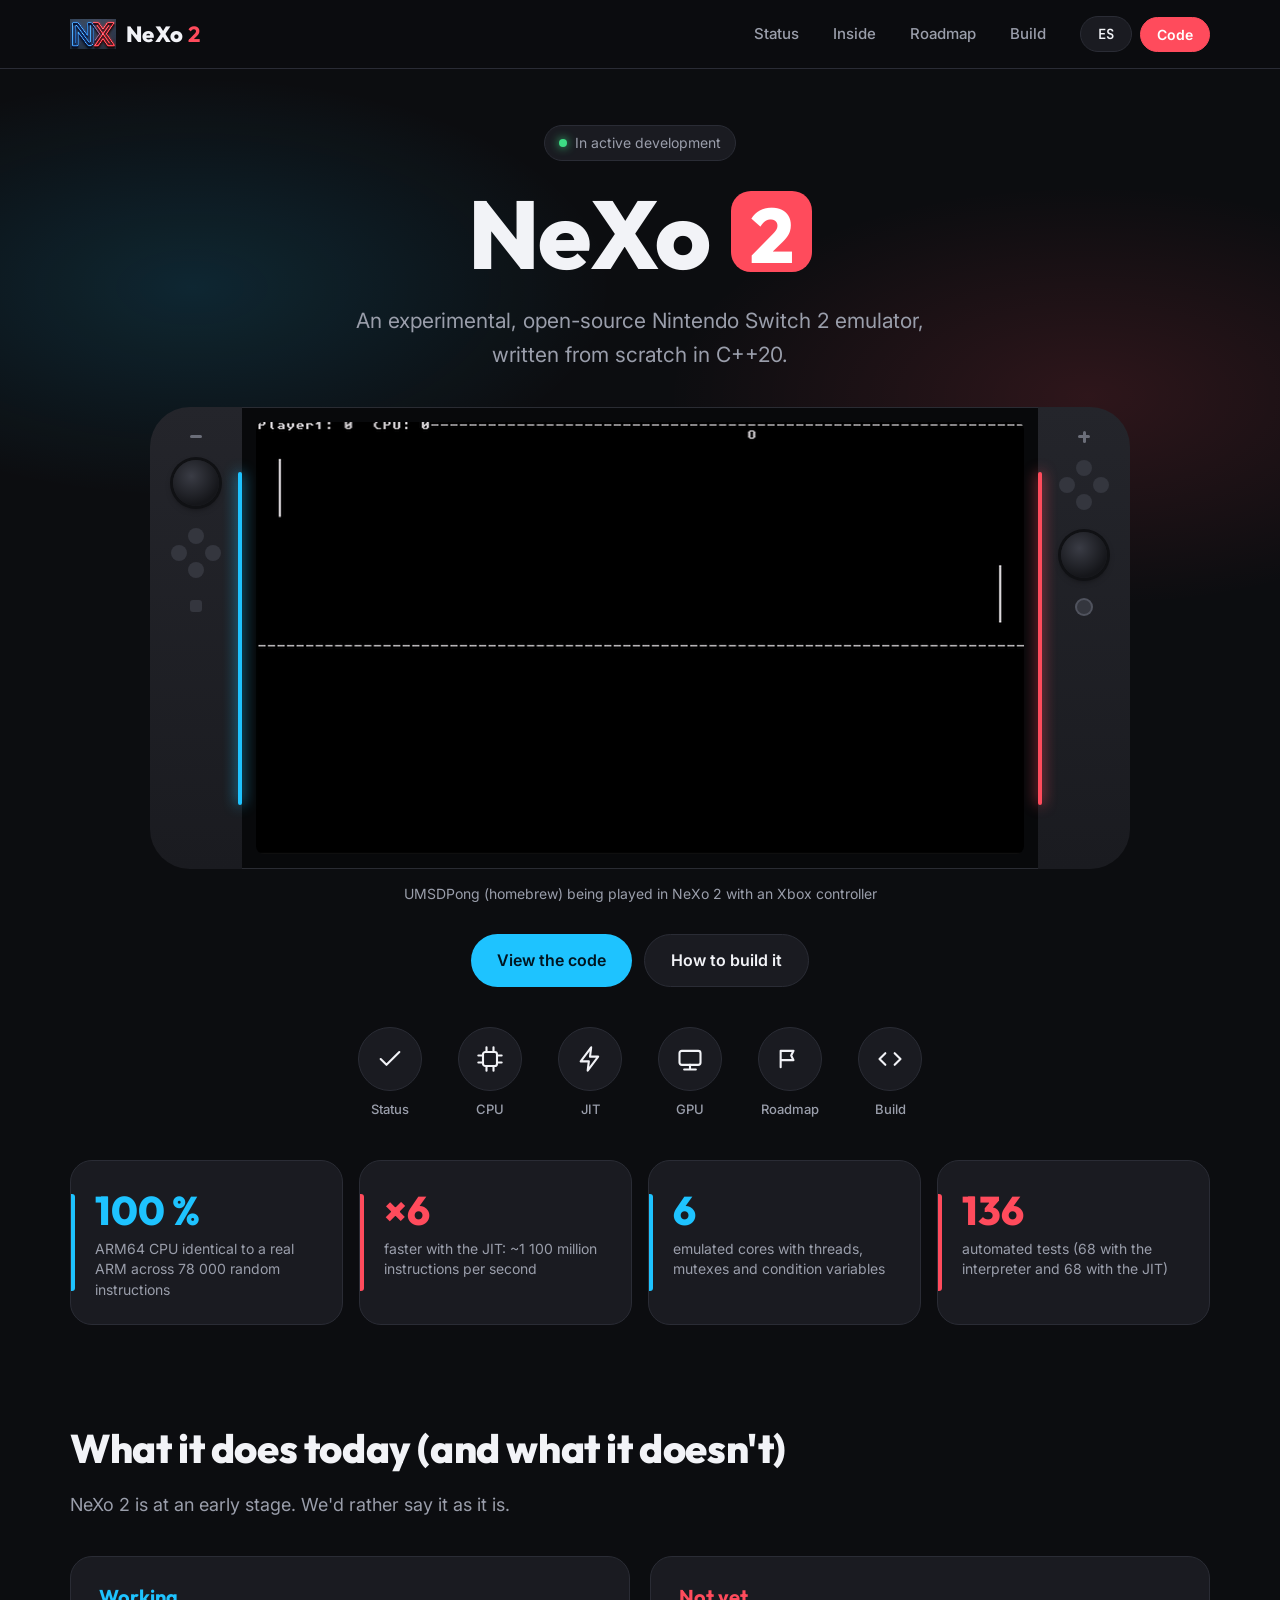
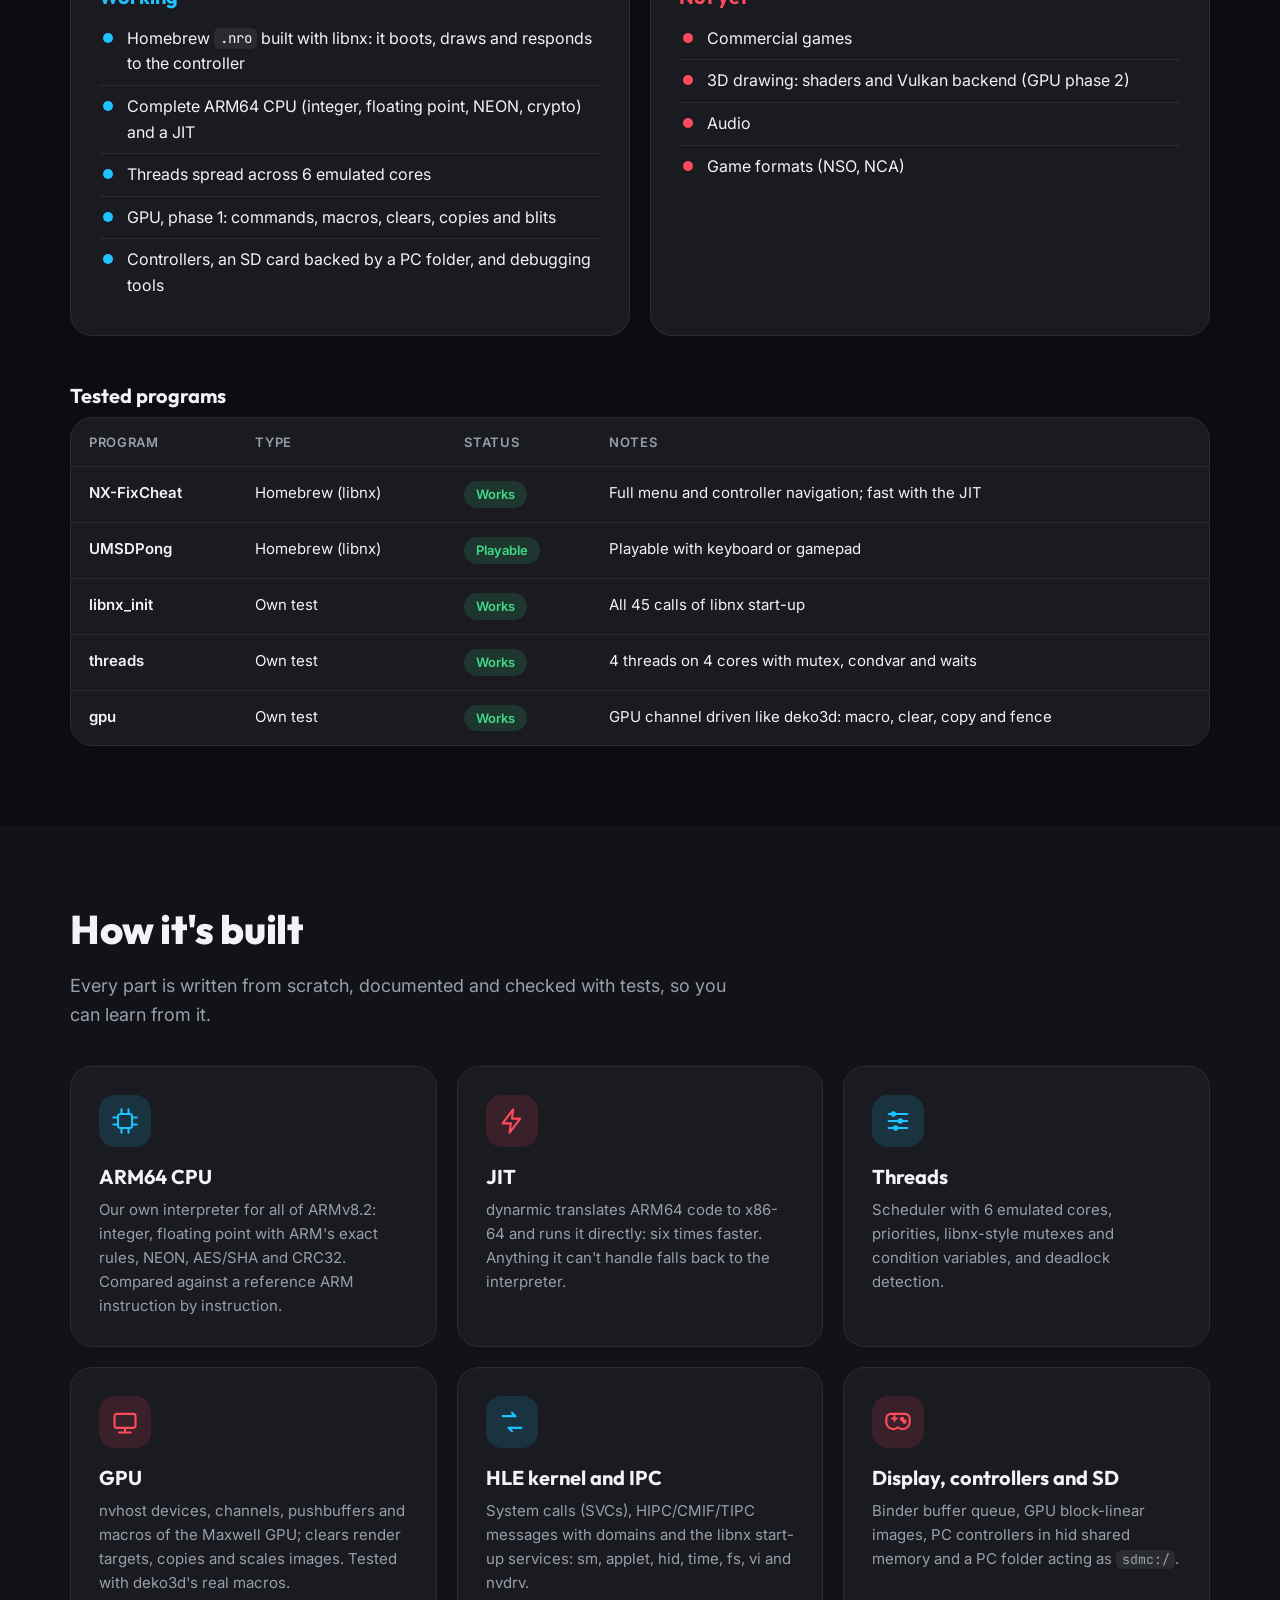
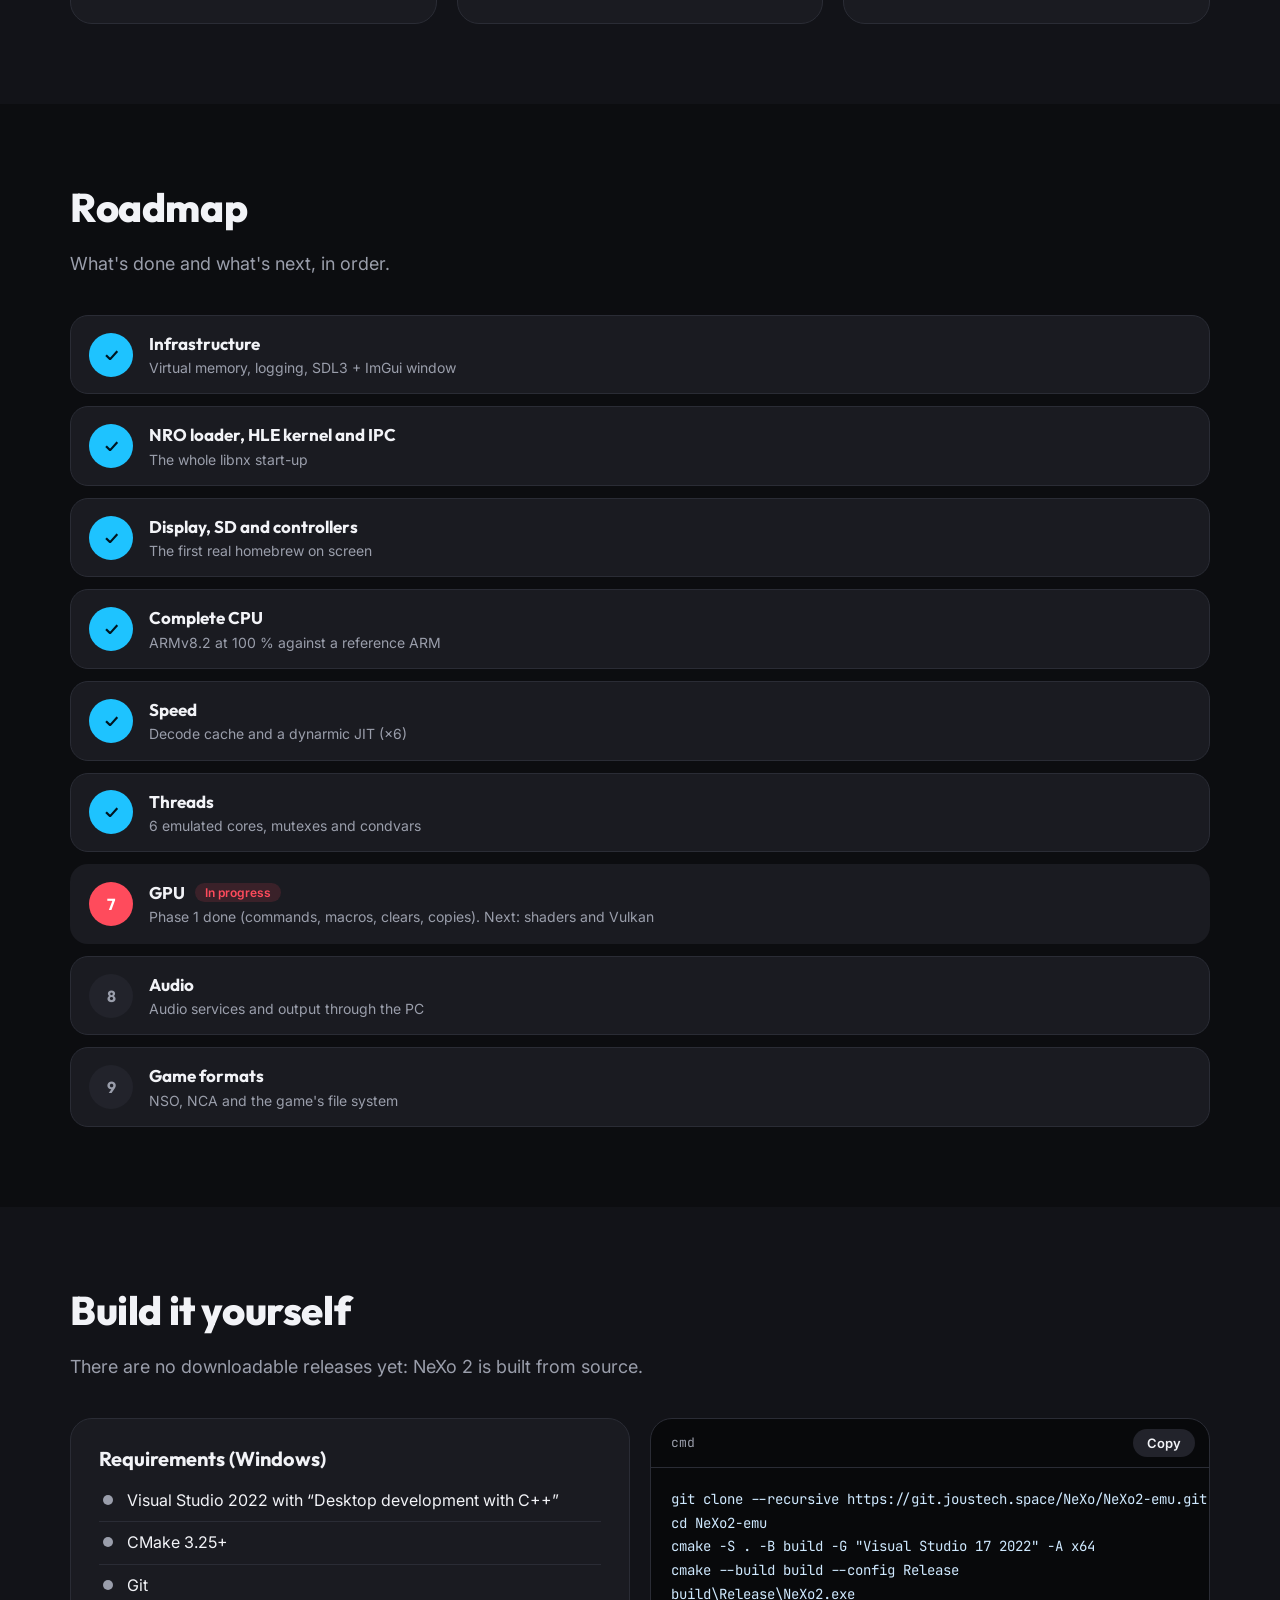
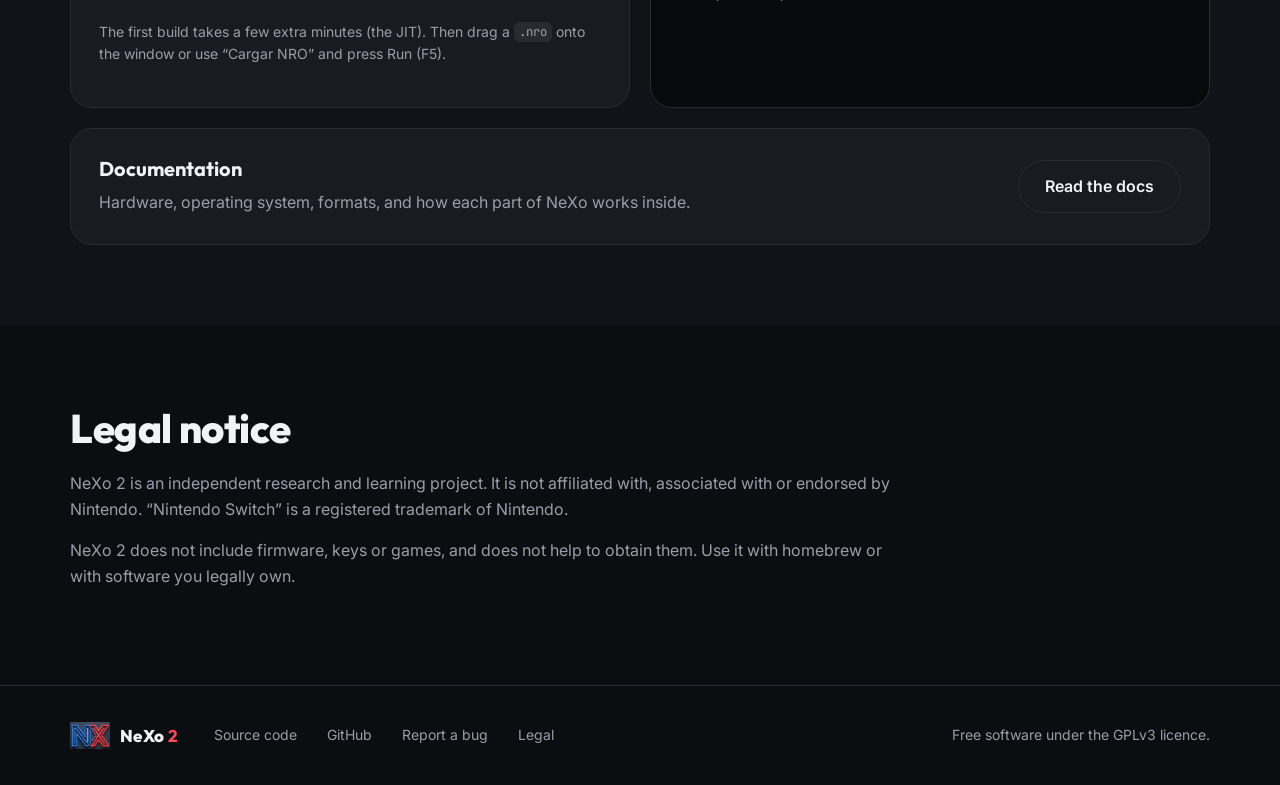
==== index.html @ b23e1395 "Web: Switch 2 style, JIT, threads and GPU phase 1" ====
<!DOCTYPE html>
<html lang="es">
<head>
  <meta charset="UTF-8">
  <meta name="viewport" content="width=device-width, initial-scale=1">
  <title>NeXo 2 — Emulador experimental de Nintendo Switch 2</title>
  <meta name="description" content="NeXo 2 es un emulador experimental y de código abierto de Nintendo Switch 2, escrito desde cero en C++20. CPU ARM64 verificada contra un ARM real, JIT, hilos y los primeros pasos de la GPU.">
  <meta name="theme-color" content="#0c0d10">
  <meta property="og:title" content="NeXo 2 — Emulador experimental de Nintendo Switch 2">
  <meta property="og:description" content="Código abierto, C++20, desde cero. CPU ARM64 al 100 %, JIT ×6, 6 núcleos y GPU en marcha.">
  <meta property="og:image" content="assets/og.jpg">
  <meta property="og:type" content="website">
  <meta name="twitter:card" content="summary_large_image">
  <link rel="icon" type="image/png" href="assets/favicon.png">
  <link rel="apple-touch-icon" href="assets/apple-touch-icon.png">
  <link rel="preconnect" href="https://fonts.googleapis.com">
  <link rel="preconnect" href="https://fonts.gstatic.com" crossorigin>
  <link href="https://fonts.googleapis.com/css2?family=Outfit:wght@500;700;800&family=Inter:wght@400;500;600&family=JetBrains+Mono:wght@400;600&display=swap" rel="stylesheet">
  <link rel="stylesheet" href="style.css">
</head>
<body>

<header class="nav" id="top">
  <div class="wrap nav-inner">
    <a class="brand" href="#top" aria-label="NeXo 2">
      <img src="assets/logo.png" alt="" width="46" height="30">
      <span>NeXo <b>2</b></span>
    </a>
    <nav class="links" id="links">
      <a href="#estado" data-i18n="nav.status">Estado</a>
      <a href="#funciones" data-i18n="nav.features">Por dentro</a>
      <a href="#roadmap">Roadmap</a>
      <a href="#compilar" data-i18n="nav.build">Compilar</a>
    </nav>
    <div class="nav-actions">
      <button class="pill-btn" id="lang" type="button" aria-label="Cambiar idioma / Change language">EN</button>
      <a class="pill-btn accent" href="https://git.joustech.space/NeXo/NeXo2-emu" data-i18n="nav.code">Código</a>
      <button class="burger" id="burger" type="button" aria-label="Menú" aria-expanded="false"><span></span><span></span></button>
    </div>
  </div>
</header>

<main>

  <!-- ============ HERO ============ -->
  <section class="hero">
    <div class="wrap">
      <div class="hero-text">
        <p class="status-chip"><span class="dot"></span><span data-i18n="hero.pill">En desarrollo activo</span></p>
        <h1>NeXo <span class="two">2</span></h1>
        <p class="lead" data-i18n="hero.lead">Emulador experimental y de código abierto de Nintendo Switch&nbsp;2, escrito desde cero en C++20.</p>
      </div>

      <!-- Consola: pantalla y dos mandos con sus franjas de color -->
      <figure class="console" aria-label="NeXo 2 ejecutando UMSDPong">
        <div class="joycon left">
          <span class="rail"></span>
          <span class="btn-minus"></span>
          <span class="stick"></span>
          <span class="dpad"><i></i><i></i><i></i><i></i></span>
          <span class="shot"></span>
        </div>
        <div class="slate">
          <div class="screen">
            <img src="assets/screen-pong.png" alt="UMSDPong ejecutándose en NeXo 2" width="1280" height="720">
          </div>
        </div>
        <div class="joycon right">
          <span class="rail"></span>
          <span class="btn-plus"></span>
          <span class="abxy"><i></i><i></i><i></i><i></i></span>
          <span class="stick"></span>
          <span class="home"></span>
        </div>
        <figcaption data-i18n="hero.caption">UMSDPong (homebrew) jugándose en NeXo 2 con un mando de Xbox</figcaption>
      </figure>

      <div class="cta">
        <a class="btn primary" href="https://git.joustech.space/NeXo/NeXo2-emu" data-i18n="hero.code">Ver el código</a>
        <a class="btn ghost" href="#compilar" data-i18n="hero.build">Cómo compilarlo</a>
      </div>

      <!-- Fila de accesos como el menú principal de la consola -->
      <nav class="home-row" aria-label="Secciones">
        <a href="#estado"><span class="round"><svg viewBox="0 0 24 24"><path d="M4 12l5 5L20 6"/></svg></span><b data-i18n="row.status">Estado</b></a>
        <a href="#funciones"><span class="round"><svg viewBox="0 0 24 24"><rect x="6" y="6" width="12" height="12" rx="2"/><path d="M9 2v4M15 2v4M9 18v4M15 18v4M2 9h4M2 15h4M18 9h4M18 15h4"/></svg></span><b>CPU</b></a>
        <a href="#funciones"><span class="round"><svg viewBox="0 0 24 24"><path d="M13 2L4 14h7l-1 8 9-12h-7z"/></svg></span><b>JIT</b></a>
        <a href="#funciones"><span class="round"><svg viewBox="0 0 24 24"><rect x="3" y="5" width="18" height="12" rx="2"/><path d="M7 21h10M12 17v4"/></svg></span><b>GPU</b></a>
        <a href="#roadmap"><span class="round"><svg viewBox="0 0 24 24"><path d="M4 19V5M4 5h11l-2 4 2 4H4"/></svg></span><b>Roadmap</b></a>
        <a href="#compilar"><span class="round"><svg viewBox="0 0 24 24"><path d="M8 7l-5 5 5 5M16 7l5 5-5 5"/></svg></span><b data-i18n="row.build">Compilar</b></a>
      </nav>
    </div>
  </section>

  <!-- ============ CIFRAS ============ -->
  <section class="section stats-band">
    <div class="wrap stats">
      <div class="stat blue"><b>100&nbsp;%</b><span data-i18n="stats.cpu">CPU ARM64 igual que un ARM real en 78&nbsp;000 instrucciones al azar</span></div>
      <div class="stat red"><b>×6</b><span data-i18n="stats.jit">más rápido con el JIT: ~1&nbsp;100 millones de instrucciones por segundo</span></div>
      <div class="stat blue"><b>6</b><span data-i18n="stats.cores">núcleos emulados con hilos, mutex y variables de condición</span></div>
      <div class="stat red"><b>136</b><span data-i18n="stats.tests">tests automáticos (68 con intérprete y 68 con JIT)</span></div>
    </div>
  </section>

  <!-- ============ ESTADO ============ -->
  <section id="estado" class="section">
    <div class="wrap">
      <h2 data-i18n="status.title">Qué hace hoy (y qué no)</h2>
      <p class="section-lead" data-i18n="status.lead">NeXo 2 está en una fase temprana. Preferimos contarlo tal cual.</p>
      <div class="two-col">
        <div class="tile yes">
          <h3 data-i18n="status.yes">Ya funciona</h3>
          <ul>
            <li data-i18n="status.y1">Homebrew <code>.nro</code> hecho con libnx: arranca, dibuja y responde al mando</li>
            <li data-i18n="status.y2">CPU ARM64 completa (enteros, coma flotante, NEON, criptografía) y un JIT</li>
            <li data-i18n="status.y3">Hilos repartidos entre 6 núcleos emulados</li>
            <li data-i18n="status.y4">GPU, fase 1: comandos, macros, borrados, copias y blits</li>
            <li data-i18n="status.y5">Mandos, tarjeta SD con una carpeta del PC y herramientas de depuración</li>
          </ul>
        </div>
        <div class="tile no">
          <h3 data-i18n="status.no">Todavía no</h3>
          <ul>
            <li data-i18n="status.n1">Juegos comerciales</li>
            <li data-i18n="status.n2">Dibujar en 3D: shaders y backend Vulkan (GPU fase 2)</li>
            <li data-i18n="status.n3">Audio</li>
            <li data-i18n="status.n4">Formatos de juego (NSO, NCA)</li>
          </ul>
        </div>
      </div>

      <h3 class="table-title" data-i18n="compat.title">Programas probados</h3>
      <div class="table-wrap">
        <table>
          <thead>
            <tr><th data-i18n="compat.program">Programa</th><th data-i18n="compat.type">Tipo</th><th data-i18n="compat.state">Estado</th><th data-i18n="compat.notes">Notas</th></tr>
          </thead>
          <tbody>
            <tr><td>NX-FixCheat</td><td>Homebrew (libnx)</td><td><span class="tag ok" data-i18n="compat.works">Funciona</span></td><td data-i18n="compat.n1">Menú completo y navegación con el mando; rápido con el JIT</td></tr>
            <tr><td>UMSDPong</td><td>Homebrew (libnx)</td><td><span class="tag ok" data-i18n="compat.playable">Jugable</span></td><td data-i18n="compat.n2">Se juega con teclado o mando</td></tr>
            <tr><td>libnx_init</td><td data-i18n="compat.own">Test propio</td><td><span class="tag ok" data-i18n="compat.works">Funciona</span></td><td data-i18n="compat.n3">Las 45 llamadas del arranque de libnx</td></tr>
            <tr><td>threads</td><td data-i18n="compat.own">Test propio</td><td><span class="tag ok" data-i18n="compat.works">Funciona</span></td><td data-i18n="compat.n4">4 hilos en 4 núcleos con mutex, condvar y esperas</td></tr>
            <tr><td>gpu</td><td data-i18n="compat.own">Test propio</td><td><span class="tag ok" data-i18n="compat.works">Funciona</span></td><td data-i18n="compat.n5">Canal de la GPU como deko3d: macro, borrado, copia y fence</td></tr>
          </tbody>
        </table>
      </div>
    </div>
  </section>

  <!-- ============ POR DENTRO ============ -->
  <section id="funciones" class="section alt">
    <div class="wrap">
      <h2 data-i18n="features.title">Cómo está hecho</h2>
      <p class="section-lead" data-i18n="features.lead">Cada parte está escrita desde cero, documentada y comprobada con tests, para que se pueda aprender de ella.</p>
      <div class="grid">
        <article class="tile feature">
          <div class="icon blue"><svg viewBox="0 0 24 24"><rect x="6" y="6" width="12" height="12" rx="2"/><path d="M9 2v4M15 2v4M9 18v4M15 18v4M2 9h4M2 15h4M18 9h4M18 15h4"/></svg></div>
          <h3 data-i18n="f.cpu.t">CPU ARM64</h3>
          <p data-i18n="f.cpu.d">Intérprete propio de todo ARMv8.2: enteros, coma flotante con las reglas exactas de ARM, NEON, AES/SHA y CRC32. Se compara con un ARM de referencia instrucción a instrucción.</p>
        </article>
        <article class="tile feature">
          <div class="icon red"><svg viewBox="0 0 24 24"><path d="M13 2L4 14h7l-1 8 9-12h-7z"/></svg></div>
          <h3>JIT</h3>
          <p data-i18n="f.jit.d">dynarmic traduce el código ARM64 a x86-64 y lo ejecuta directamente: seis veces más rápido. Lo que no sabe hacer lo hace el intérprete.</p>
        </article>
        <article class="tile feature">
          <div class="icon blue"><svg viewBox="0 0 24 24"><path d="M4 6h16M4 12h16M4 18h16"/><circle cx="8" cy="6" r="1.5"/><circle cx="14" cy="12" r="1.5"/><circle cx="10" cy="18" r="1.5"/></svg></div>
          <h3 data-i18n="f.threads.t">Hilos</h3>
          <p data-i18n="f.threads.d">Planificador con 6 núcleos emulados, prioridades, mutex y variables de condición como libnx, y detección de bloqueos.</p>
        </article>
        <article class="tile feature">
          <div class="icon red"><svg viewBox="0 0 24 24"><rect x="3" y="5" width="18" height="12" rx="2"/><path d="M7 21h10M12 17v4"/></svg></div>
          <h3>GPU</h3>
          <p data-i18n="f.gpu.d">Dispositivos nvhost, canales, pushbuffers y macros de la GPU Maxwell; borra render targets, copia y escala imágenes. Probado con las macros reales de deko3d.</p>
        </article>
        <article class="tile feature">
          <div class="icon blue"><svg viewBox="0 0 24 24"><path d="M4 7h11l-3-3M20 17H9l3 3"/></svg></div>
          <h3 data-i18n="f.ipc.t">Kernel HLE e IPC</h3>
          <p data-i18n="f.ipc.d">Llamadas al sistema (SVC), mensajes HIPC/CMIF/TIPC con dominios y los servicios del arranque de libnx: sm, applet, hid, time, fs, vi y nvdrv.</p>
        </article>
        <article class="tile feature">
          <div class="icon red"><svg viewBox="0 0 24 24"><path d="M7 9h4M9 7v4"/><circle cx="15.5" cy="9.5" r="1"/><circle cx="17.5" cy="11.5" r="1"/><path d="M6 5h12a4 4 0 0 1 4 4v3a6 6 0 0 1-10 4.5A6 6 0 0 1 2 12V9a4 4 0 0 1 4-4z"/></svg></div>
          <h3 data-i18n="f.io.t">Pantalla, mandos y SD</h3>
          <p data-i18n="f.io.d">Cola de buffers del binder, imágenes en bloques de la GPU, mandos del PC en la memoria compartida de hid y una carpeta del PC como <code>sdmc:/</code>.</p>
        </article>
      </div>
    </div>
  </section>

  <!-- ============ ROADMAP ============ -->
  <section id="roadmap" class="section">
    <div class="wrap">
      <h2>Roadmap</h2>
      <p class="section-lead" data-i18n="road.lead">Lo hecho y lo que viene, en orden.</p>
      <ol class="timeline">
        <li class="done"><b data-i18n="r1.t">Infraestructura</b><span data-i18n="r1.d">Memoria virtual, registro, ventana SDL3 + ImGui</span></li>
        <li class="done"><b data-i18n="r2.t">Cargador NRO, kernel HLE e IPC</b><span data-i18n="r2.d">Todo el arranque de libnx</span></li>
        <li class="done"><b data-i18n="r3.t">Pantalla, SD y mandos</b><span data-i18n="r3.d">El primer homebrew real en pantalla</span></li>
        <li class="done"><b data-i18n="r4.t">CPU completa</b><span data-i18n="r4.d">ARMv8.2 al 100 % frente a un ARM de referencia</span></li>
        <li class="done"><b data-i18n="r5.t">Velocidad</b><span data-i18n="r5.d">Caché de decodificación y JIT con dynarmic (×6)</span></li>
        <li class="done"><b data-i18n="r6.t">Hilos</b><span data-i18n="r6.d">6 núcleos emulados, mutex y condvar</span></li>
        <li class="now"><b data-i18n="r7.t" data-now="En curso">GPU</b><span data-i18n="r7.d">Fase 1 hecha (comandos, macros, borrados, copias). Siguiente: shaders y Vulkan</span></li>
        <li><b data-i18n="r8.t">Audio</b><span data-i18n="r8.d">Servicios de audio y salida por el PC</span></li>
        <li><b data-i18n="r9.t">Formatos de juego</b><span data-i18n="r9.d">NSO, NCA y sistema de archivos del juego</span></li>
      </ol>
    </div>
  </section>

  <!-- ============ COMPILAR ============ -->
  <section id="compilar" class="section alt">
    <div class="wrap">
      <h2 data-i18n="build.title">Compílalo tú</h2>
      <p class="section-lead" data-i18n="build.lead">Aún no hay versiones descargables: NeXo 2 se compila desde el código.</p>
      <div class="two-col build">
        <div class="tile">
          <h3 data-i18n="build.req">Requisitos (Windows)</h3>
          <ul>
            <li data-i18n="build.r1">Visual Studio 2022 con «Desarrollo para el escritorio con C++»</li>
            <li>CMake 3.25+</li>
            <li>Git</li>
          </ul>
          <p class="muted" data-i18n="build.note">La primera compilación tarda unos minutos más (el JIT). Después, arrastra un <code>.nro</code> a la ventana o usa «Cargar NRO» y pulsa Run (F5).</p>
        </div>
        <div class="code">
          <div class="code-head"><span>cmd</span><button type="button" class="copy" data-copy="build-cmd" data-i18n="build.copy">Copiar</button></div>
<pre id="build-cmd">git clone --recursive https://git.joustech.space/NeXo/NeXo2-emu.git
cd NeXo2-emu
cmake -S . -B build -G "Visual Studio 17 2022" -A x64
cmake --build build --config Release
build\Release\NeXo2.exe</pre>
        </div>
      </div>

      <div class="tile docs">
        <div>
          <h3 data-i18n="docs.title">Documentación</h3>
          <p data-i18n="docs.d">Hardware, sistema operativo, formatos y cómo funciona cada parte de NeXo por dentro (en inglés).</p>
        </div>
        <a class="btn ghost" href="https://git.joustech.space/NeXo/NeXo2-emu/src/branch/main/docs" data-i18n="docs.btn">Leer la documentación</a>
      </div>
    </div>
  </section>

  <!-- ============ LEGAL ============ -->
  <section id="legal" class="section">
    <div class="wrap legal">
      <h2 data-i18n="legal.title">Aviso legal</h2>
      <p data-i18n="legal.p1">NeXo 2 es un proyecto independiente de investigación y aprendizaje. No está afiliado, asociado ni respaldado por Nintendo. «Nintendo Switch» es una marca registrada de Nintendo.</p>
      <p data-i18n="legal.p2">NeXo 2 no incluye firmware, claves ni juegos, y no ayuda a conseguirlos. Úsalo con homebrew o con software que poseas legalmente.</p>
    </div>
  </section>

</main>

<footer class="footer">
  <div class="wrap footer-inner">
    <div class="brand small"><img src="assets/logo.png" alt="" width="40" height="26"><span>NeXo <b>2</b></span></div>
    <nav>
      <a href="https://git.joustech.space/NeXo/NeXo2-emu" data-i18n="foot.code">Código fuente</a>
      <a href="https://github.com/NeXoNetwork">GitHub</a>
      <a href="https://git.joustech.space/NeXo/NeXo2-emu/issues" data-i18n="foot.bug">Reportar un error</a>
      <a href="#legal" data-i18n="nav.legal">Legal</a>
    </nav>
    <p class="muted" data-i18n="foot.license">Software libre bajo licencia GPLv3.</p>
  </div>
</footer>

<script src="main.js"></script>
</body>
</html>
---- style.css ----
/* NeXo 2 — web del proyecto. Estilo inspirado en el menu de Switch 2:
   fondo casi negro, tarjetas redondeadas, acentos azul/rojo de los mandos
   y un brillo de "foco" al pasar el raton. Sin frameworks: CSS normal. */
:root {
  --bg: #0c0d10;
  --bg-alt: #121318;
  --card: #1a1b21;
  --card-hi: #22232b;
  --border: #2a2c35;
  --text: #f2f3f7;
  --muted: #9a9eab;
  --blue: #1ec3ff;
  --blue-soft: rgba(30, 195, 255, .14);
  --red: #ff4b5c;
  --red-soft: rgba(255, 75, 92, .14);
  --green: #3ddc84;
  --focus: #2ee6ff;
  --radius: 22px;
  --pill: 999px;
  --head: "Outfit", "Inter", system-ui, sans-serif;
  --mono: "JetBrains Mono", ui-monospace, Consolas, monospace;
}

* { box-sizing: border-box; }
html { scroll-behavior: smooth; scroll-padding-top: 80px; }
body {
  margin: 0;
  background: var(--bg);
  color: var(--text);
  font: 16px/1.6 "Inter", system-ui, -apple-system, "Segoe UI", sans-serif;
  -webkit-font-smoothing: antialiased;
  overflow-x: hidden;
}
img { max-width: 100%; display: block; }
a { color: var(--blue); text-decoration: none; }
code { font-family: var(--mono); font-size: .88em; background: rgba(255,255,255,.07); padding: .1em .4em; border-radius: 6px; }
h1, h2, h3 { font-family: var(--head); line-height: 1.15; margin: 0 0 .5em; }
h2 { font-size: clamp(28px, 4vw, 40px); font-weight: 800; letter-spacing: -.01em; }
h3 { font-size: 20px; font-weight: 700; }
.muted { color: var(--muted); font-size: 14px; }

.wrap { width: min(1140px, 100% - 32px); margin-inline: auto; }

/* Brillo de foco (como el cursor del menu de la consola) */
@keyframes focus-pulse {
  0%, 100% { box-shadow: 0 0 0 3px var(--focus), 0 0 18px rgba(46, 230, 255, .35); }
  50%      { box-shadow: 0 0 0 3px #7ff2ff, 0 0 28px rgba(46, 230, 255, .55); }
}
:focus-visible { outline: none; animation: focus-pulse 1.4s ease-in-out infinite; }

/* ---------- Navegacion ---------- */
.nav {
  position: sticky; top: 0; z-index: 50;
  background: rgba(12, 13, 16, .85);
  backdrop-filter: blur(14px); -webkit-backdrop-filter: blur(14px);
  border-bottom: 1px solid var(--border);
}
.nav-inner { display: flex; align-items: center; gap: 20px; height: 68px; }
.brand { display: flex; align-items: center; gap: 10px; color: var(--text); font: 800 22px var(--head); letter-spacing: .02em; }
.brand b { color: var(--red); }
.brand img { width: 46px; height: auto; mix-blend-mode: screen; filter: brightness(1.5) saturate(1.2); }
.brand.small { font-size: 17px; }
.brand.small img { width: 40px; }
.links { display: flex; gap: 6px; margin-left: auto; }
.links a {
  color: var(--muted); font-weight: 500; font-size: 15px;
  padding: 8px 14px; border-radius: var(--pill); transition: background .15s, color .15s;
}
.links a:hover { color: var(--text); background: var(--card-hi); }
.nav-actions { display: flex; align-items: center; gap: 8px; }
.pill-btn {
  display: inline-flex; align-items: center; justify-content: center;
  background: var(--card); border: 1px solid var(--border); color: var(--text);
  font: 600 14px "Inter", sans-serif; padding: 8px 16px; border-radius: var(--pill);
  cursor: pointer; transition: background .15s, border-color .15s;
}
.pill-btn:hover { background: var(--card-hi); border-color: #3a3d48; }
.pill-btn.accent { background: var(--red); border-color: var(--red); color: #fff; }
.pill-btn.accent:hover { background: #ff6371; }
#lang { font-family: var(--mono); min-width: 52px; }
.burger { display: none; background: none; border: 0; width: 42px; height: 42px; cursor: pointer; padding: 10px 9px; border-radius: 12px; }
.burger span { display: block; height: 2px; background: var(--text); margin: 6px 0; border-radius: 2px; transition: transform .2s; }
.burger[aria-expanded="true"] span:first-child { transform: translateY(4px) rotate(45deg); }
.burger[aria-expanded="true"] span:last-child { transform: translateY(-4px) rotate(-45deg); }

/* ---------- Hero ---------- */
.hero {
  padding: 56px 0 40px; text-align: center;
  background:
    radial-gradient(600px 300px at 15% 20%, var(--blue-soft), transparent 70%),
    radial-gradient(600px 300px at 85% 30%, var(--red-soft), transparent 70%);
}
.status-chip {
  display: inline-flex; align-items: center; gap: 8px; margin: 0 0 18px;
  background: var(--card); border: 1px solid var(--border); border-radius: var(--pill);
  padding: 6px 14px; font-size: 14px; color: var(--muted);
}
.status-chip .dot { width: 8px; height: 8px; border-radius: 50%; background: var(--green); box-shadow: 0 0 10px var(--green); }
.hero h1 { font-size: clamp(52px, 10vw, 96px); font-weight: 800; letter-spacing: -.02em; margin-bottom: .15em; }
.hero h1 .two {
  display: inline-grid; place-items: center; width: 1.05em; height: 1.05em; border-radius: .26em;
  background: var(--red); color: #fff; font-size: .8em; vertical-align: .08em; margin-left: .08em;
}
.lead { font-size: clamp(17px, 2.2vw, 21px); color: var(--muted); max-width: 640px; margin: 0 auto 36px; }

/* Consola: dos mandos + pantalla */
.console { display: grid; grid-template-columns: auto minmax(0, 1fr) auto; align-items: stretch; margin: 0 auto 28px; max-width: 980px; }
.slate { min-width: 0; background: #08090b; padding: 14px; border-top: 1px solid #2a2c33; border-bottom: 1px solid #2a2c33; }
.screen { border-radius: 8px; overflow: hidden; background: #000; aspect-ratio: 16 / 9; }
.screen img { width: 100%; height: 100%; object-fit: cover; }
.joycon {
  position: relative; width: clamp(44px, 9vw, 92px);
  background: linear-gradient(180deg, #24252b, #1a1b20);
  display: flex; flex-direction: column; align-items: center; gap: clamp(10px, 2.4vw, 22px);
  padding: clamp(14px, 3vw, 28px) 0;
}
.joycon.left { border-radius: 40px 0 0 40px; }
.joycon.right { border-radius: 0 40px 40px 0; }
.joycon .rail { position: absolute; top: 14%; bottom: 14%; width: 4px; border-radius: 2px; }
.joycon.left .rail { right: 0; background: var(--blue); box-shadow: 0 0 14px var(--blue); }
.joycon.right .rail { left: 0; background: var(--red); box-shadow: 0 0 14px var(--red); }
.joycon .stick {
  width: clamp(26px, 4.6vw, 46px); aspect-ratio: 1; border-radius: 50%;
  background: radial-gradient(circle at 40% 35%, #3a3c45, #15161a 70%);
  box-shadow: 0 0 0 3px #101114, 0 3px 6px rgba(0,0,0,.5);
}
.btn-minus, .btn-plus { width: 12px; height: 3px; background: #6b6e79; border-radius: 2px; position: relative; }
.btn-plus::after { content: ""; position: absolute; left: 4.5px; top: -4.5px; width: 3px; height: 12px; background: #6b6e79; border-radius: 2px; }
.dpad, .abxy { position: relative; width: clamp(30px, 5vw, 50px); aspect-ratio: 1; }
.dpad i, .abxy i { position: absolute; width: 32%; aspect-ratio: 1; border-radius: 50%; background: #34363e; }
.dpad i:nth-child(1), .abxy i:nth-child(1) { top: 0; left: 34%; }
.dpad i:nth-child(2), .abxy i:nth-child(2) { bottom: 0; left: 34%; }
.dpad i:nth-child(3), .abxy i:nth-child(3) { left: 0; top: 34%; }
.dpad i:nth-child(4), .abxy i:nth-child(4) { right: 0; top: 34%; }
.shot { width: 12px; height: 12px; border-radius: 3px; background: #34363e; }
.home { width: 14px; height: 14px; border-radius: 50%; background: #34363e; box-shadow: 0 0 0 2px #50535e; }
.console figcaption { grid-column: 1 / -1; }
.console figcaption { margin-top: 14px; color: var(--muted); font-size: 14px; }

.cta { display: flex; justify-content: center; gap: 12px; flex-wrap: wrap; margin-bottom: 40px; }
.btn {
  display: inline-flex; align-items: center; justify-content: center;
  padding: 13px 26px; border-radius: var(--pill); font-weight: 600; font-size: 16px;
  transition: transform .15s, background .15s, box-shadow .15s;
}
.btn:hover { transform: translateY(-2px); }
.btn.primary { background: var(--blue); color: #001520; }
.btn.primary:hover { box-shadow: 0 8px 24px rgba(30, 195, 255, .35); }
.btn.ghost { background: var(--card); color: var(--text); border: 1px solid var(--border); }
.btn.ghost:hover { background: var(--card-hi); }

/* Fila de iconos redondos (menu principal) */
.home-row { display: flex; justify-content: center; gap: clamp(12px, 3vw, 28px); flex-wrap: wrap; }
.home-row a { display: flex; flex-direction: column; align-items: center; gap: 8px; color: var(--muted); font-size: 13px; width: 72px; }
.home-row .round {
  width: 64px; height: 64px; border-radius: 50%; display: grid; place-items: center;
  background: var(--card); border: 1px solid var(--border); transition: background .15s, box-shadow .15s, transform .15s;
}
.home-row svg, .icon svg { width: 28px; height: 28px; fill: none; stroke: currentColor; stroke-width: 1.8; stroke-linecap: round; stroke-linejoin: round; }
.home-row .round svg { color: var(--text); }
.home-row b { font-weight: 500; }
.home-row a:hover { color: var(--text); }
.home-row a:hover .round { background: var(--card-hi); transform: scale(1.06); box-shadow: 0 0 0 3px var(--focus), 0 0 20px rgba(46, 230, 255, .35); }

/* ---------- Secciones ---------- */
.section { padding: 80px 0; }
.section.alt { background: var(--bg-alt); }
.section-lead { color: var(--muted); font-size: 18px; max-width: 680px; margin: 0 0 36px; }

.tile {
  background: var(--card); border: 1px solid var(--border); border-radius: var(--radius);
  padding: 28px; transition: transform .18s, box-shadow .18s, border-color .18s;
}
.tile:hover { transform: translateY(-3px); border-color: transparent; box-shadow: 0 0 0 3px var(--focus), 0 12px 32px rgba(0,0,0,.4); }
.tile ul { margin: 0; padding-left: 0; list-style: none; }
.tile li { padding: 8px 0 8px 28px; position: relative; border-top: 1px solid var(--border); }
.tile li:first-child { border-top: 0; }
.tile li::before { content: ""; position: absolute; left: 4px; top: 15px; width: 10px; height: 10px; border-radius: 50%; background: var(--muted); }
.tile.yes h3 { color: var(--blue); }
.tile.yes li::before { background: var(--blue); }
.tile.no h3 { color: var(--red); }
.tile.no li::before { background: var(--red); }

.two-col { display: grid; grid-template-columns: 1fr 1fr; gap: 20px; }

/* Cifras */
.stats-band { padding: 0 0 20px; }
.stats { display: grid; grid-template-columns: repeat(4, 1fr); gap: 16px; }
.stat { background: var(--card); border: 1px solid var(--border); border-radius: var(--radius); padding: 24px; position: relative; overflow: hidden; }
.stat::before { content: ""; position: absolute; left: 0; top: 20%; bottom: 20%; width: 4px; border-radius: 0 3px 3px 0; }
.stat.blue::before { background: var(--blue); }
.stat.red::before { background: var(--red); }
.stat b { display: block; font: 800 40px var(--head); margin-bottom: 4px; }
.stat.blue b { color: var(--blue); }
.stat.red b { color: var(--red); }
.stat span { color: var(--muted); font-size: 14px; line-height: 1.45; display: block; }

/* Tabla de compatibilidad */
.table-title { margin-top: 48px; }
.table-wrap { overflow-x: auto; border-radius: var(--radius); border: 1px solid var(--border); background: var(--card); }
table { width: 100%; border-collapse: collapse; font-size: 15px; }
th, td { text-align: left; padding: 14px 18px; border-top: 1px solid var(--border); vertical-align: top; }
thead th { border-top: 0; color: var(--muted); font-weight: 600; font-size: 13px; text-transform: uppercase; letter-spacing: .05em; }
tbody tr:hover { background: var(--card-hi); }
td:first-child { font-weight: 600; white-space: nowrap; }
.tag { display: inline-block; padding: 3px 12px; border-radius: var(--pill); font-size: 13px; font-weight: 600; white-space: nowrap; }
.tag.ok { background: rgba(61, 220, 132, .14); color: var(--green); }

/* Funciones */
.grid { display: grid; grid-template-columns: repeat(3, 1fr); gap: 20px; }
.feature p { color: var(--muted); margin: 0; font-size: 15px; }
.icon { width: 52px; height: 52px; border-radius: 16px; display: grid; place-items: center; margin-bottom: 18px; }
.icon.blue { background: var(--blue-soft); color: var(--blue); }
.icon.red { background: var(--red-soft); color: var(--red); }

/* Roadmap */
.timeline { list-style: none; margin: 0; padding: 0; display: grid; gap: 12px; counter-reset: step; }
.timeline li {
  counter-increment: step; display: grid; grid-template-columns: 44px 1fr; column-gap: 16px; align-items: center;
  background: var(--card); border: 1px solid var(--border); border-radius: 18px; padding: 14px 18px;
}
.timeline li::before {
  content: counter(step); grid-row: span 2; width: 44px; height: 44px; border-radius: 50%;
  display: grid; place-items: center; font: 700 16px var(--head); background: var(--card-hi); color: var(--muted);
}
.timeline b { font-family: var(--head); font-size: 17px; }
.timeline span { color: var(--muted); font-size: 14px; }
.timeline .done::before { content: "✓"; background: var(--blue); color: #001520; }
.timeline .done b { color: var(--text); }
.timeline .now { border-color: transparent; animation: focus-pulse 1.8s ease-in-out infinite; }
.timeline .now::before { background: var(--red); color: #fff; }
.timeline .now b::after {
  content: attr(data-now); margin-left: 10px; font: 600 12px "Inter", sans-serif; vertical-align: 2px;
  background: var(--red-soft); color: var(--red); padding: 2px 10px; border-radius: var(--pill);
}

/* Compilar */
.build { align-items: stretch; }
.code { background: #08090b; border: 1px solid var(--border); border-radius: var(--radius); overflow: hidden; display: flex; flex-direction: column; min-width: 0; }
.code-head { display: flex; justify-content: space-between; align-items: center; padding: 10px 14px 10px 20px; border-bottom: 1px solid var(--border); color: var(--muted); font: 13px var(--mono); }
.copy { background: var(--card-hi); border: 0; color: var(--text); font: 600 13px "Inter", sans-serif; padding: 6px 14px; border-radius: var(--pill); cursor: pointer; }
.copy:hover { background: var(--blue); color: #001520; }
.code pre { margin: 0; padding: 20px; overflow-x: auto; font: 14px/1.7 var(--mono); color: #cfe9ff; flex: 1; }
.docs { display: flex; align-items: center; justify-content: space-between; gap: 20px; margin-top: 20px; }
.docs p { color: var(--muted); margin: 0; }

/* Legal y pie */
.legal p { color: var(--muted); max-width: 820px; }
.footer { border-top: 1px solid var(--border); padding: 32px 0; }
.footer-inner { display: flex; align-items: center; gap: 24px; flex-wrap: wrap; }
.footer nav { display: flex; gap: 6px; flex-wrap: wrap; }
.footer nav a { color: var(--muted); font-size: 14px; padding: 6px 12px; border-radius: var(--pill); }
.footer nav a:hover { color: var(--text); background: var(--card); }
.footer .muted { margin: 0 0 0 auto; }

/* ---------- Pantallas pequenas ---------- */
@media (max-width: 960px) {
  .grid { grid-template-columns: 1fr 1fr; }
  .stats { grid-template-columns: 1fr 1fr; }
}
@media (max-width: 760px) {
  .burger { display: block; }
  .links {
    position: absolute; top: 68px; left: 0; right: 0; flex-direction: column; gap: 2px;
    background: rgba(12, 13, 16, .97); border-bottom: 1px solid var(--border); padding: 10px 16px 16px;
    display: none;
  }
  .links.open { display: flex; }
  .links a { padding: 12px 14px; }
  .nav-actions { margin-left: auto; }
  .pill-btn.accent { display: none; }
  .two-col, .grid { grid-template-columns: 1fr; }
  .section { padding: 56px 0; }
  .tile { padding: 22px; }
  .docs { flex-direction: column; align-items: flex-start; }
  .footer .muted { margin-left: 0; }
  .slate { padding: 8px; }
}
@media (max-width: 420px) {
  .stats { grid-template-columns: 1fr; }
  .home-row a { width: 60px; }
  .home-row .round { width: 54px; height: 54px; }
  .joycon .dpad, .joycon .abxy, .btn-minus, .btn-plus, .shot, .home { display: none; }
}
@media (prefers-reduced-motion: reduce) {
  * { animation: none !important; transition: none !important; }
  html { scroll-behavior: auto; }
}
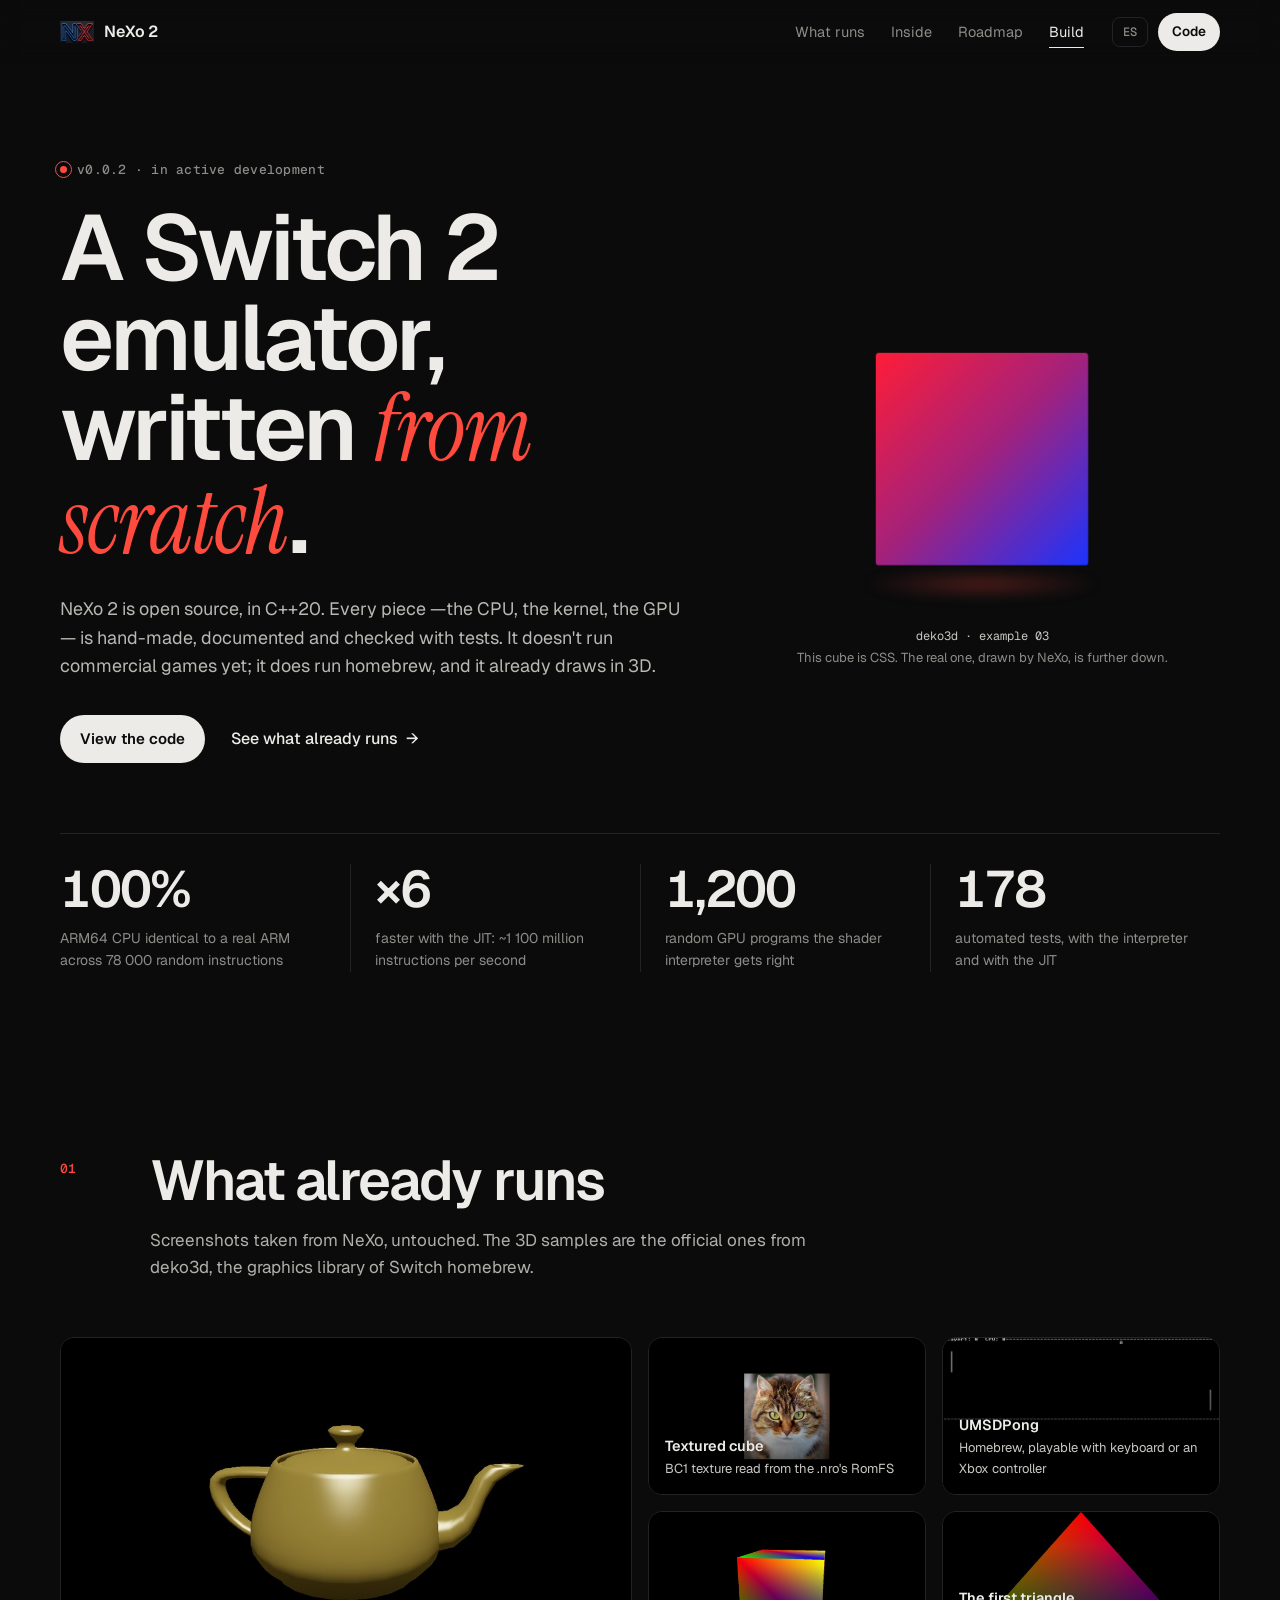
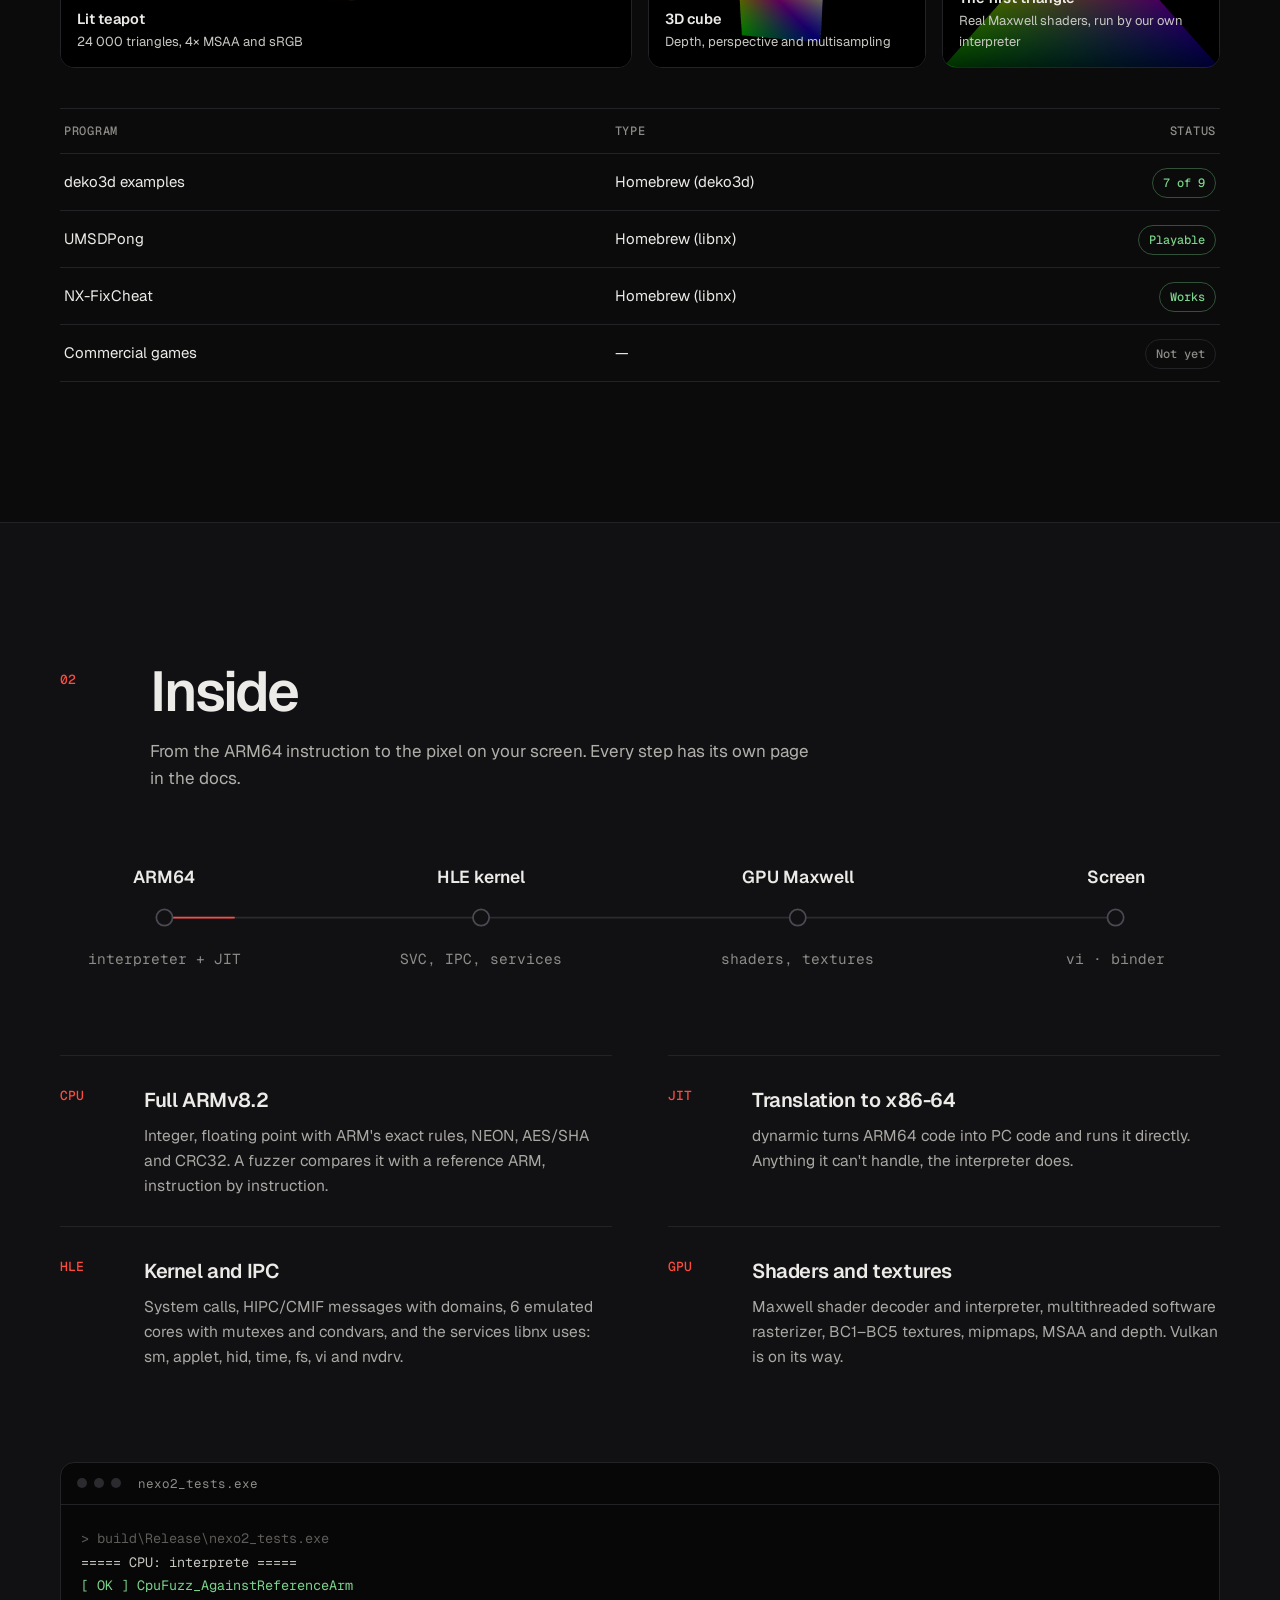
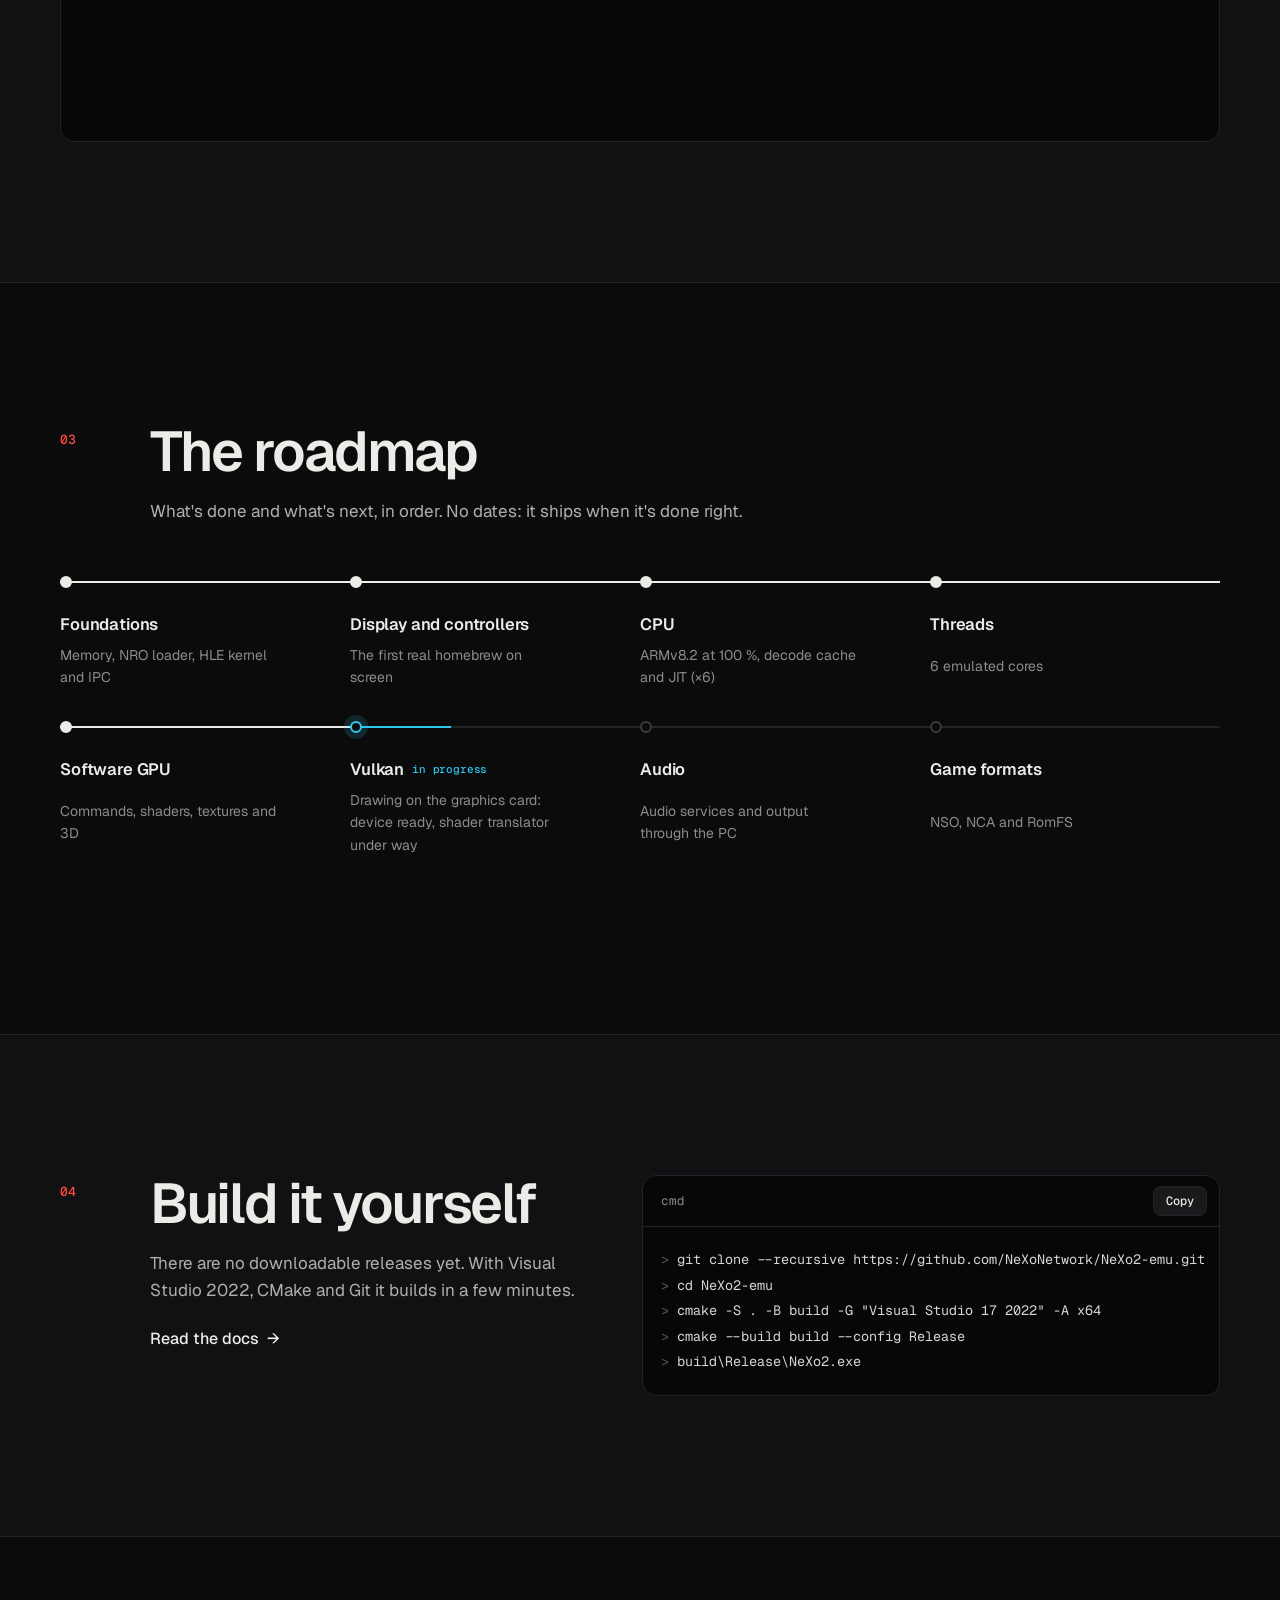
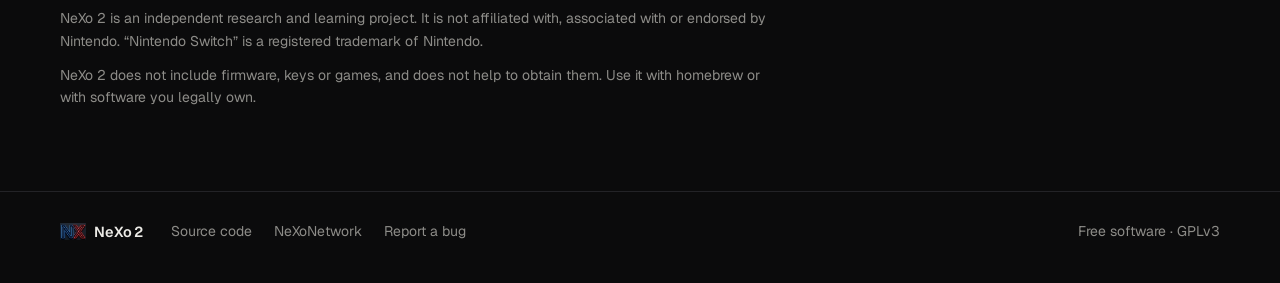
==== commit 76a95481: "Refresh project landing page and 3D showcase Updated the public site to match the current emulator s" ====
--- a/index.html
+++ b/index.html
@@ -4,10 +4,10 @@
   <meta charset="UTF-8">
   <meta name="viewport" content="width=device-width, initial-scale=1">
   <title>NeXo 2 — Emulador experimental de Nintendo Switch 2</title>
-  <meta name="description" content="NeXo 2 es un emulador experimental y de código abierto de Nintendo Switch 2, escrito desde cero en C++20. CPU ARM64 verificada contra un ARM real, JIT, hilos y los primeros pasos de la GPU.">
-  <meta name="theme-color" content="#0c0d10">
+  <meta name="description" content="NeXo 2 es un emulador experimental y de código abierto de Nintendo Switch 2, escrito desde cero en C++20. CPU ARM64 verificada, JIT, hilos, GPU Maxwell con shaders y texturas, y Vulkan en camino.">
+  <meta name="theme-color" content="#0b0b0c">
   <meta property="og:title" content="NeXo 2 — Emulador experimental de Nintendo Switch 2">
-  <meta property="og:description" content="Código abierto, C++20, desde cero. CPU ARM64 al 100 %, JIT ×6, 6 núcleos y GPU en marcha.">
+  <meta property="og:description" content="Código abierto, C++20, desde cero. CPU ARM64 al 100 %, JIT ×6, GPU con shaders y texturas, y los ejemplos 3D de deko3d funcionando.">
   <meta property="og:image" content="assets/og.jpg">
   <meta property="og:type" content="website">
   <meta name="twitter:card" content="summary_large_image">
@@ -15,236 +15,208 @@
   <link rel="apple-touch-icon" href="assets/apple-touch-icon.png">
   <link rel="preconnect" href="https://fonts.googleapis.com">
   <link rel="preconnect" href="https://fonts.gstatic.com" crossorigin>
-  <link href="https://fonts.googleapis.com/css2?family=Outfit:wght@500;700;800&family=Inter:wght@400;500;600&family=JetBrains+Mono:wght@400;600&display=swap" rel="stylesheet">
+  <link href="https://fonts.googleapis.com/css2?family=Geist:wght@400;500;600;700&family=Geist+Mono:wght@400;500&family=Instrument+Serif:ital@0;1&display=swap" rel="stylesheet">
   <link rel="stylesheet" href="style.css">
 </head>
 <body>
 
+<a class="skip" href="#main" data-i18n="skip">Saltar al contenido</a>
+
 <header class="nav" id="top">
   <div class="wrap nav-inner">
     <a class="brand" href="#top" aria-label="NeXo 2">
-      <img src="assets/logo.png" alt="" width="46" height="30">
-      <span>NeXo <b>2</b></span>
+      <img src="assets/logo.png" alt="" width="40" height="26">
+      <span>NeXo&nbsp;2</span>
     </a>
     <nav class="links" id="links">
-      <a href="#estado" data-i18n="nav.status">Estado</a>
-      <a href="#funciones" data-i18n="nav.features">Por dentro</a>
-      <a href="#roadmap">Roadmap</a>
+      <a href="#corre" data-i18n="nav.runs">Lo que corre</a>
+      <a href="#dentro" data-i18n="nav.inside">Por dentro</a>
+      <a href="#ruta" data-i18n="nav.road">Ruta</a>
       <a href="#compilar" data-i18n="nav.build">Compilar</a>
     </nav>
     <div class="nav-actions">
-      <button class="pill-btn" id="lang" type="button" aria-label="Cambiar idioma / Change language">EN</button>
-      <a class="pill-btn accent" href="https://git.joustech.space/NeXo/NeXo2-emu" data-i18n="nav.code">Código</a>
+      <button class="lang" id="lang" type="button" aria-label="Cambiar idioma / Change language">EN</button>
+      <a class="btn small" href="https://github.com/NeXoNetwork/NeXo2-emu" data-i18n="nav.code">Código</a>
       <button class="burger" id="burger" type="button" aria-label="Menú" aria-expanded="false"><span></span><span></span></button>
     </div>
   </div>
 </header>
 
-<main>
-
-  <!-- ============ HERO ============ -->
+<main id="main">
+
+  <!-- ===================== PORTADA ===================== -->
   <section class="hero">
-    <div class="wrap">
-      <div class="hero-text">
-        <p class="status-chip"><span class="dot"></span><span data-i18n="hero.pill">En desarrollo activo</span></p>
-        <h1>NeXo <span class="two">2</span></h1>
-        <p class="lead" data-i18n="hero.lead">Emulador experimental y de código abierto de Nintendo Switch&nbsp;2, escrito desde cero en C++20.</p>
-      </div>
-
-      <!-- Consola: pantalla y dos mandos con sus franjas de color -->
-      <figure class="console" aria-label="NeXo 2 ejecutando UMSDPong">
-        <div class="joycon left">
-          <span class="rail"></span>
-          <span class="btn-minus"></span>
-          <span class="stick"></span>
-          <span class="dpad"><i></i><i></i><i></i><i></i></span>
-          <span class="shot"></span>
+    <div class="wrap hero-grid">
+      <div class="hero-copy">
+        <p class="eyebrow reveal"><span class="pulse"></span><span data-i18n="hero.eyebrow">v0.0.2 · en desarrollo activo</span></p>
+        <h1 class="reveal" data-i18n="hero.title">Un emulador de Switch&nbsp;2, escrito <em>desde cero</em>.</h1>
+        <p class="lead reveal" data-i18n="hero.lead">NeXo 2 es código abierto en C++20. Cada pieza —la CPU, el kernel, la GPU— está hecha a mano, documentada y comprobada con tests. Todavía no ejecuta juegos comerciales; sí homebrew, y ya dibuja en 3D.</p>
+        <div class="cta reveal">
+          <a class="btn" href="https://github.com/NeXoNetwork/NeXo2-emu" data-i18n="hero.code">Ver el código</a>
+          <a class="link-arrow" href="#corre" data-i18n="hero.see">Ver lo que ya corre</a>
         </div>
-        <div class="slate">
-          <div class="screen">
-            <img src="assets/screen-pong.png" alt="UMSDPong ejecutándose en NeXo 2" width="1280" height="720">
+      </div>
+
+      <figure class="stage reveal" aria-hidden="true">
+        <div class="scene">
+          <div class="cube">
+            <i class="f1"></i><i class="f2"></i><i class="f3"></i><i class="f4"></i><i class="f5"></i><i class="f6"></i>
           </div>
         </div>
-        <div class="joycon right">
-          <span class="rail"></span>
-          <span class="btn-plus"></span>
-          <span class="abxy"><i></i><i></i><i></i><i></i></span>
-          <span class="stick"></span>
-          <span class="home"></span>
-        </div>
-        <figcaption data-i18n="hero.caption">UMSDPong (homebrew) jugándose en NeXo 2 con un mando de Xbox</figcaption>
+        <div class="floor"></div>
+        <figcaption>
+          <span class="mono">deko3d · example 03</span>
+          <span data-i18n="hero.cubenote">Este cubo es CSS. El de verdad, dibujado por NeXo, está más abajo.</span>
+        </figcaption>
       </figure>
-
-      <div class="cta">
-        <a class="btn primary" href="https://git.joustech.space/NeXo/NeXo2-emu" data-i18n="hero.code">Ver el código</a>
-        <a class="btn ghost" href="#compilar" data-i18n="hero.build">Cómo compilarlo</a>
-      </div>
-
-      <!-- Fila de accesos como el menú principal de la consola -->
-      <nav class="home-row" aria-label="Secciones">
-        <a href="#estado"><span class="round"><svg viewBox="0 0 24 24"><path d="M4 12l5 5L20 6"/></svg></span><b data-i18n="row.status">Estado</b></a>
-        <a href="#funciones"><span class="round"><svg viewBox="0 0 24 24"><rect x="6" y="6" width="12" height="12" rx="2"/><path d="M9 2v4M15 2v4M9 18v4M15 18v4M2 9h4M2 15h4M18 9h4M18 15h4"/></svg></span><b>CPU</b></a>
-        <a href="#funciones"><span class="round"><svg viewBox="0 0 24 24"><path d="M13 2L4 14h7l-1 8 9-12h-7z"/></svg></span><b>JIT</b></a>
-        <a href="#funciones"><span class="round"><svg viewBox="0 0 24 24"><rect x="3" y="5" width="18" height="12" rx="2"/><path d="M7 21h10M12 17v4"/></svg></span><b>GPU</b></a>
-        <a href="#roadmap"><span class="round"><svg viewBox="0 0 24 24"><path d="M4 19V5M4 5h11l-2 4 2 4H4"/></svg></span><b>Roadmap</b></a>
-        <a href="#compilar"><span class="round"><svg viewBox="0 0 24 24"><path d="M8 7l-5 5 5 5M16 7l5 5-5 5"/></svg></span><b data-i18n="row.build">Compilar</b></a>
-      </nav>
-    </div>
-  </section>
-
-  <!-- ============ CIFRAS ============ -->
-  <section class="section stats-band">
-    <div class="wrap stats">
-      <div class="stat blue"><b>100&nbsp;%</b><span data-i18n="stats.cpu">CPU ARM64 igual que un ARM real en 78&nbsp;000 instrucciones al azar</span></div>
-      <div class="stat red"><b>×6</b><span data-i18n="stats.jit">más rápido con el JIT: ~1&nbsp;100 millones de instrucciones por segundo</span></div>
-      <div class="stat blue"><b>6</b><span data-i18n="stats.cores">núcleos emulados con hilos, mutex y variables de condición</span></div>
-      <div class="stat red"><b>136</b><span data-i18n="stats.tests">tests automáticos (68 con intérprete y 68 con JIT)</span></div>
-    </div>
-  </section>
-
-  <!-- ============ ESTADO ============ -->
-  <section id="estado" class="section">
-    <div class="wrap">
-      <h2 data-i18n="status.title">Qué hace hoy (y qué no)</h2>
-      <p class="section-lead" data-i18n="status.lead">NeXo 2 está en una fase temprana. Preferimos contarlo tal cual.</p>
-      <div class="two-col">
-        <div class="tile yes">
-          <h3 data-i18n="status.yes">Ya funciona</h3>
-          <ul>
-            <li data-i18n="status.y1">Homebrew <code>.nro</code> hecho con libnx: arranca, dibuja y responde al mando</li>
-            <li data-i18n="status.y2">CPU ARM64 completa (enteros, coma flotante, NEON, criptografía) y un JIT</li>
-            <li data-i18n="status.y3">Hilos repartidos entre 6 núcleos emulados</li>
-            <li data-i18n="status.y4">GPU, fase 1: comandos, macros, borrados, copias y blits</li>
-            <li data-i18n="status.y5">Mandos, tarjeta SD con una carpeta del PC y herramientas de depuración</li>
-          </ul>
-        </div>
-        <div class="tile no">
-          <h3 data-i18n="status.no">Todavía no</h3>
-          <ul>
-            <li data-i18n="status.n1">Juegos comerciales</li>
-            <li data-i18n="status.n2">Dibujar en 3D: shaders y backend Vulkan (GPU fase 2)</li>
-            <li data-i18n="status.n3">Audio</li>
-            <li data-i18n="status.n4">Formatos de juego (NSO, NCA)</li>
-          </ul>
-        </div>
-      </div>
-
-      <h3 class="table-title" data-i18n="compat.title">Programas probados</h3>
-      <div class="table-wrap">
-        <table>
-          <thead>
-            <tr><th data-i18n="compat.program">Programa</th><th data-i18n="compat.type">Tipo</th><th data-i18n="compat.state">Estado</th><th data-i18n="compat.notes">Notas</th></tr>
-          </thead>
-          <tbody>
-            <tr><td>NX-FixCheat</td><td>Homebrew (libnx)</td><td><span class="tag ok" data-i18n="compat.works">Funciona</span></td><td data-i18n="compat.n1">Menú completo y navegación con el mando; rápido con el JIT</td></tr>
-            <tr><td>UMSDPong</td><td>Homebrew (libnx)</td><td><span class="tag ok" data-i18n="compat.playable">Jugable</span></td><td data-i18n="compat.n2">Se juega con teclado o mando</td></tr>
-            <tr><td>libnx_init</td><td data-i18n="compat.own">Test propio</td><td><span class="tag ok" data-i18n="compat.works">Funciona</span></td><td data-i18n="compat.n3">Las 45 llamadas del arranque de libnx</td></tr>
-            <tr><td>threads</td><td data-i18n="compat.own">Test propio</td><td><span class="tag ok" data-i18n="compat.works">Funciona</span></td><td data-i18n="compat.n4">4 hilos en 4 núcleos con mutex, condvar y esperas</td></tr>
-            <tr><td>gpu</td><td data-i18n="compat.own">Test propio</td><td><span class="tag ok" data-i18n="compat.works">Funciona</span></td><td data-i18n="compat.n5">Canal de la GPU como deko3d: macro, borrado, copia y fence</td></tr>
-          </tbody>
-        </table>
-      </div>
-    </div>
-  </section>
-
-  <!-- ============ POR DENTRO ============ -->
-  <section id="funciones" class="section alt">
-    <div class="wrap">
-      <h2 data-i18n="features.title">Cómo está hecho</h2>
-      <p class="section-lead" data-i18n="features.lead">Cada parte está escrita desde cero, documentada y comprobada con tests, para que se pueda aprender de ella.</p>
-      <div class="grid">
-        <article class="tile feature">
-          <div class="icon blue"><svg viewBox="0 0 24 24"><rect x="6" y="6" width="12" height="12" rx="2"/><path d="M9 2v4M15 2v4M9 18v4M15 18v4M2 9h4M2 15h4M18 9h4M18 15h4"/></svg></div>
-          <h3 data-i18n="f.cpu.t">CPU ARM64</h3>
-          <p data-i18n="f.cpu.d">Intérprete propio de todo ARMv8.2: enteros, coma flotante con las reglas exactas de ARM, NEON, AES/SHA y CRC32. Se compara con un ARM de referencia instrucción a instrucción.</p>
-        </article>
-        <article class="tile feature">
-          <div class="icon red"><svg viewBox="0 0 24 24"><path d="M13 2L4 14h7l-1 8 9-12h-7z"/></svg></div>
-          <h3>JIT</h3>
-          <p data-i18n="f.jit.d">dynarmic traduce el código ARM64 a x86-64 y lo ejecuta directamente: seis veces más rápido. Lo que no sabe hacer lo hace el intérprete.</p>
-        </article>
-        <article class="tile feature">
-          <div class="icon blue"><svg viewBox="0 0 24 24"><path d="M4 6h16M4 12h16M4 18h16"/><circle cx="8" cy="6" r="1.5"/><circle cx="14" cy="12" r="1.5"/><circle cx="10" cy="18" r="1.5"/></svg></div>
-          <h3 data-i18n="f.threads.t">Hilos</h3>
-          <p data-i18n="f.threads.d">Planificador con 6 núcleos emulados, prioridades, mutex y variables de condición como libnx, y detección de bloqueos.</p>
-        </article>
-        <article class="tile feature">
-          <div class="icon red"><svg viewBox="0 0 24 24"><rect x="3" y="5" width="18" height="12" rx="2"/><path d="M7 21h10M12 17v4"/></svg></div>
-          <h3>GPU</h3>
-          <p data-i18n="f.gpu.d">Dispositivos nvhost, canales, pushbuffers y macros de la GPU Maxwell; borra render targets, copia y escala imágenes. Probado con las macros reales de deko3d.</p>
-        </article>
-        <article class="tile feature">
-          <div class="icon blue"><svg viewBox="0 0 24 24"><path d="M4 7h11l-3-3M20 17H9l3 3"/></svg></div>
-          <h3 data-i18n="f.ipc.t">Kernel HLE e IPC</h3>
-          <p data-i18n="f.ipc.d">Llamadas al sistema (SVC), mensajes HIPC/CMIF/TIPC con dominios y los servicios del arranque de libnx: sm, applet, hid, time, fs, vi y nvdrv.</p>
-        </article>
-        <article class="tile feature">
-          <div class="icon red"><svg viewBox="0 0 24 24"><path d="M7 9h4M9 7v4"/><circle cx="15.5" cy="9.5" r="1"/><circle cx="17.5" cy="11.5" r="1"/><path d="M6 5h12a4 4 0 0 1 4 4v3a6 6 0 0 1-10 4.5A6 6 0 0 1 2 12V9a4 4 0 0 1 4-4z"/></svg></div>
-          <h3 data-i18n="f.io.t">Pantalla, mandos y SD</h3>
-          <p data-i18n="f.io.d">Cola de buffers del binder, imágenes en bloques de la GPU, mandos del PC en la memoria compartida de hid y una carpeta del PC como <code>sdmc:/</code>.</p>
-        </article>
-      </div>
-    </div>
-  </section>
-
-  <!-- ============ ROADMAP ============ -->
-  <section id="roadmap" class="section">
-    <div class="wrap">
-      <h2>Roadmap</h2>
-      <p class="section-lead" data-i18n="road.lead">Lo hecho y lo que viene, en orden.</p>
-      <ol class="timeline">
-        <li class="done"><b data-i18n="r1.t">Infraestructura</b><span data-i18n="r1.d">Memoria virtual, registro, ventana SDL3 + ImGui</span></li>
-        <li class="done"><b data-i18n="r2.t">Cargador NRO, kernel HLE e IPC</b><span data-i18n="r2.d">Todo el arranque de libnx</span></li>
-        <li class="done"><b data-i18n="r3.t">Pantalla, SD y mandos</b><span data-i18n="r3.d">El primer homebrew real en pantalla</span></li>
-        <li class="done"><b data-i18n="r4.t">CPU completa</b><span data-i18n="r4.d">ARMv8.2 al 100 % frente a un ARM de referencia</span></li>
-        <li class="done"><b data-i18n="r5.t">Velocidad</b><span data-i18n="r5.d">Caché de decodificación y JIT con dynarmic (×6)</span></li>
-        <li class="done"><b data-i18n="r6.t">Hilos</b><span data-i18n="r6.d">6 núcleos emulados, mutex y condvar</span></li>
-        <li class="now"><b data-i18n="r7.t" data-now="En curso">GPU</b><span data-i18n="r7.d">Fase 1 hecha (comandos, macros, borrados, copias). Siguiente: shaders y Vulkan</span></li>
-        <li><b data-i18n="r8.t">Audio</b><span data-i18n="r8.d">Servicios de audio y salida por el PC</span></li>
-        <li><b data-i18n="r9.t">Formatos de juego</b><span data-i18n="r9.d">NSO, NCA y sistema de archivos del juego</span></li>
+    </div>
+
+    <div class="wrap">
+      <dl class="figures">
+        <div class="fig reveal"><dt><span class="count" data-to="100">0</span>%</dt><dd data-i18n="fig.cpu">CPU ARM64 idéntica a un ARM real en 78&nbsp;000 instrucciones al azar</dd></div>
+        <div class="fig reveal"><dt>×<span class="count" data-to="6">0</span></dt><dd data-i18n="fig.jit">más rápido con el JIT: ~1&nbsp;100 millones de instrucciones por segundo</dd></div>
+        <div class="fig reveal"><dt><span class="count" data-to="1200">0</span></dt><dd data-i18n="fig.shaders">programas de GPU aleatorios que el intérprete de shaders calcula bien</dd></div>
+        <div class="fig reveal"><dt><span class="count" data-to="178">0</span></dt><dd data-i18n="fig.tests">tests automáticos, con intérprete y con JIT</dd></div>
+      </dl>
+    </div>
+  </section>
+
+  <!-- ===================== LO QUE CORRE ===================== -->
+  <section id="corre" class="section">
+    <div class="wrap">
+      <header class="section-head reveal">
+        <p class="kicker">01</p>
+        <h2 data-i18n="runs.title">Lo que ya corre</h2>
+        <p data-i18n="runs.lead">Capturas sacadas de NeXo, sin retocar. Los ejemplos 3D son los oficiales de deko3d, la librería gráfica del homebrew de Switch.</p>
+      </header>
+
+      <div class="gallery">
+        <figure class="shot wide reveal">
+          <img src="assets/shot-teapot.jpg" alt="Tetera iluminada" loading="lazy" width="960" height="540">
+          <figcaption><b data-i18n="runs.teapot.t">Tetera con luz</b><span data-i18n="runs.teapot">24&nbsp;000 triángulos, 4× MSAA y sRGB</span></figcaption>
+        </figure>
+        <figure class="shot reveal">
+          <img src="assets/shot-texture.jpg" alt="Cubo con textura" loading="lazy" width="960" height="540">
+          <figcaption><b data-i18n="runs.tex.t">Cubo con textura</b><span data-i18n="runs.tex">Textura BC1 leída de la RomFS del .nro</span></figcaption>
+        </figure>
+        <figure class="shot reveal">
+          <img src="assets/screen-pong.png" alt="UMSDPong en NeXo 2" loading="lazy" width="1280" height="720">
+          <figcaption><b>UMSDPong</b><span data-i18n="runs.pong">Homebrew jugable con teclado o mando de Xbox</span></figcaption>
+        </figure>
+        <figure class="shot reveal">
+          <img src="assets/shot-msaa.jpg" alt="Cubo con multisampling" loading="lazy" width="960" height="540">
+          <figcaption><b data-i18n="runs.msaa.t">Cubo 3D</b><span data-i18n="runs.msaa">Profundidad, perspectiva y multisampling</span></figcaption>
+        </figure>
+        <figure class="shot reveal">
+          <img src="assets/shot-triangle.jpg" alt="Triángulo" loading="lazy" width="960" height="540">
+          <figcaption><b data-i18n="runs.tri.t">El primer triángulo</b><span data-i18n="runs.tri">Shaders Maxwell reales, ejecutados en un intérprete propio</span></figcaption>
+        </figure>
+      </div>
+
+      <div class="compat reveal">
+        <div class="compat-row head"><span data-i18n="compat.program">Programa</span><span data-i18n="compat.type">Tipo</span><span data-i18n="compat.state">Estado</span></div>
+        <div class="compat-row"><span>deko3d examples</span><span data-i18n="compat.hb">Homebrew (deko3d)</span><span><i class="tag ok" data-i18n="compat.most">7 de 9</i></span></div>
+        <div class="compat-row"><span>UMSDPong</span><span data-i18n="compat.hb2">Homebrew (libnx)</span><span><i class="tag ok" data-i18n="compat.playable">Jugable</i></span></div>
+        <div class="compat-row"><span>NX-FixCheat</span><span data-i18n="compat.hb2">Homebrew (libnx)</span><span><i class="tag ok" data-i18n="compat.works">Funciona</i></span></div>
+        <div class="compat-row"><span data-i18n="compat.commercial">Juegos comerciales</span><span>—</span><span><i class="tag no" data-i18n="compat.notyet">Todavía no</i></span></div>
+      </div>
+    </div>
+  </section>
+
+  <!-- ===================== POR DENTRO ===================== -->
+  <section id="dentro" class="section dark">
+    <div class="wrap">
+      <header class="section-head reveal">
+        <p class="kicker">02</p>
+        <h2 data-i18n="inside.title">Por dentro</h2>
+        <p data-i18n="inside.lead">De la instrucción ARM64 al píxel en tu pantalla. Cada paso tiene su propia página en la documentación.</p>
+      </header>
+
+      <svg class="flow reveal" viewBox="0 0 1000 120" role="img" aria-label="CPU → Kernel → GPU → Pantalla">
+        <path class="flow-line" d="M90 60 H910"/>
+        <path class="flow-run" d="M90 60 H910"/>
+        <g class="flow-node"><circle cx="90" cy="60" r="7"/><text x="90" y="30">ARM64</text></g>
+        <g class="flow-node"><circle cx="363" cy="60" r="7"/><text x="363" y="30" data-i18n="flow.kernel">Kernel HLE</text></g>
+        <g class="flow-node"><circle cx="636" cy="60" r="7"/><text x="636" y="30">GPU Maxwell</text></g>
+        <g class="flow-node"><circle cx="910" cy="60" r="7"/><text x="910" y="30" data-i18n="flow.screen">Pantalla</text></g>
+        <text class="flow-sub" x="90" y="100" data-i18n="flow.s1">intérprete + JIT</text>
+        <text class="flow-sub" x="363" y="100" data-i18n="flow.s2">SVC, IPC, servicios</text>
+        <text class="flow-sub" x="636" y="100" data-i18n="flow.s3">shaders, texturas</text>
+        <text class="flow-sub" x="910" y="100">vi · binder</text>
+      </svg>
+
+      <ol class="parts">
+        <li class="part reveal">
+          <span class="num">CPU</span>
+          <div><h3 data-i18n="p.cpu.t">ARMv8.2 completo</h3><p data-i18n="p.cpu.d">Enteros, coma flotante con las reglas exactas de ARM, NEON, AES/SHA y CRC32. Un fuzzer lo compara con un ARM de referencia instrucción a instrucción.</p></div>
+        </li>
+        <li class="part reveal">
+          <span class="num">JIT</span>
+          <div><h3 data-i18n="p.jit.t">Traducción a x86-64</h3><p data-i18n="p.jit.d">dynarmic convierte el código ARM64 en código del PC y lo ejecuta directamente. Lo que no sabe hacer, lo hace el intérprete.</p></div>
+        </li>
+        <li class="part reveal">
+          <span class="num">HLE</span>
+          <div><h3 data-i18n="p.os.t">Kernel e IPC</h3><p data-i18n="p.os.d">Llamadas al sistema, mensajes HIPC/CMIF con dominios, 6 núcleos emulados con mutex y condvar, y los servicios que usa libnx: sm, applet, hid, time, fs, vi y nvdrv.</p></div>
+        </li>
+        <li class="part reveal">
+          <span class="num">GPU</span>
+          <div><h3 data-i18n="p.gpu.t">Shaders y texturas</h3><p data-i18n="p.gpu.d">Decodificador e intérprete de shaders Maxwell, rasterizador por software en varios hilos, texturas BC1–BC5, mipmaps, MSAA y profundidad. Vulkan, en camino.</p></div>
+        </li>
       </ol>
-    </div>
-  </section>
-
-  <!-- ============ COMPILAR ============ -->
-  <section id="compilar" class="section alt">
-    <div class="wrap">
-      <h2 data-i18n="build.title">Compílalo tú</h2>
-      <p class="section-lead" data-i18n="build.lead">Aún no hay versiones descargables: NeXo 2 se compila desde el código.</p>
-      <div class="two-col build">
-        <div class="tile">
-          <h3 data-i18n="build.req">Requisitos (Windows)</h3>
-          <ul>
-            <li data-i18n="build.r1">Visual Studio 2022 con «Desarrollo para el escritorio con C++»</li>
-            <li>CMake 3.25+</li>
-            <li>Git</li>
-          </ul>
-          <p class="muted" data-i18n="build.note">La primera compilación tarda unos minutos más (el JIT). Después, arrastra un <code>.nro</code> a la ventana o usa «Cargar NRO» y pulsa Run (F5).</p>
-        </div>
-        <div class="code">
-          <div class="code-head"><span>cmd</span><button type="button" class="copy" data-copy="build-cmd" data-i18n="build.copy">Copiar</button></div>
-<pre id="build-cmd">git clone --recursive https://git.joustech.space/NeXo/NeXo2-emu.git
-cd NeXo2-emu
-cmake -S . -B build -G "Visual Studio 17 2022" -A x64
-cmake --build build --config Release
-build\Release\NeXo2.exe</pre>
-        </div>
-      </div>
-
-      <div class="tile docs">
-        <div>
-          <h3 data-i18n="docs.title">Documentación</h3>
-          <p data-i18n="docs.d">Hardware, sistema operativo, formatos y cómo funciona cada parte de NeXo por dentro (en inglés).</p>
-        </div>
-        <a class="btn ghost" href="https://git.joustech.space/NeXo/NeXo2-emu/src/branch/main/docs" data-i18n="docs.btn">Leer la documentación</a>
-      </div>
-    </div>
-  </section>
-
-  <!-- ============ LEGAL ============ -->
-  <section id="legal" class="section">
-    <div class="wrap legal">
-      <h2 data-i18n="legal.title">Aviso legal</h2>
+
+      <div class="terminal reveal" aria-label="Salida de los tests">
+        <div class="term-bar"><i></i><i></i><i></i><span>nexo2_tests.exe</span></div>
+        <pre id="term"></pre>
+      </div>
+    </div>
+  </section>
+
+  <!-- ===================== RUTA ===================== -->
+  <section id="ruta" class="section">
+    <div class="wrap">
+      <header class="section-head reveal">
+        <p class="kicker">03</p>
+        <h2 data-i18n="road.title">La ruta</h2>
+        <p data-i18n="road.lead">Lo hecho y lo que viene, en orden. Sin fechas: se hace cuando está bien hecho.</p>
+      </header>
+
+      <ol class="road">
+        <li class="done reveal"><b data-i18n="r1.t">Base</b><span data-i18n="r1.d">Memoria, cargador NRO, kernel HLE e IPC</span></li>
+        <li class="done reveal"><b data-i18n="r2.t">Pantalla y mandos</b><span data-i18n="r2.d">El primer homebrew real en pantalla</span></li>
+        <li class="done reveal"><b>CPU</b><span data-i18n="r3.d">ARMv8.2 al 100 %, caché y JIT (×6)</span></li>
+        <li class="done reveal"><b data-i18n="r4.t">Hilos</b><span data-i18n="r4.d">6 núcleos emulados</span></li>
+        <li class="done reveal"><b data-i18n="r5.t">GPU por software</b><span data-i18n="r5.d">Comandos, shaders, texturas y 3D</span></li>
+        <li class="now reveal"><b>Vulkan</b><span data-i18n="r6.d">Dibujar con la tarjeta gráfica: dispositivo listo, traductor de shaders en marcha</span></li>
+        <li class="reveal"><b data-i18n="r7.t">Audio</b><span data-i18n="r7.d">Servicios de audio y salida por el PC</span></li>
+        <li class="reveal"><b data-i18n="r8.t">Formatos de juego</b><span data-i18n="r8.d">NSO, NCA y RomFS</span></li>
+      </ol>
+    </div>
+  </section>
+
+  <!-- ===================== COMPILAR ===================== -->
+  <section id="compilar" class="section dark">
+    <div class="wrap build">
+      <header class="section-head reveal">
+        <p class="kicker">04</p>
+        <h2 data-i18n="build.title">Compílalo tú</h2>
+        <p data-i18n="build.lead">Aún no hay versiones para descargar. Con Visual Studio 2022, CMake y Git se compila en unos minutos.</p>
+        <a class="link-arrow" href="https://github.com/NeXoNetwork/NeXo2-emu/tree/main/docs" data-i18n="build.docs">Leer la documentación</a>
+      </header>
+
+      <div class="code reveal">
+        <div class="code-bar"><span>cmd</span><button type="button" class="copy" data-copy="build-cmd" data-i18n="build.copy">Copiar</button></div>
+<pre id="build-cmd"><span class="c-dim">&gt;</span> git clone --recursive https://github.com/NeXoNetwork/NeXo2-emu.git
+<span class="c-dim">&gt;</span> cd NeXo2-emu
+<span class="c-dim">&gt;</span> cmake -S . -B build -G "Visual Studio 17 2022" -A x64
+<span class="c-dim">&gt;</span> cmake --build build --config Release
+<span class="c-dim">&gt;</span> build\Release\NeXo2.exe</pre>
+      </div>
+    </div>
+  </section>
+
+  <!-- ===================== LEGAL ===================== -->
+  <section id="legal" class="section legal">
+    <div class="wrap">
       <p data-i18n="legal.p1">NeXo 2 es un proyecto independiente de investigación y aprendizaje. No está afiliado, asociado ni respaldado por Nintendo. «Nintendo Switch» es una marca registrada de Nintendo.</p>
       <p data-i18n="legal.p2">NeXo 2 no incluye firmware, claves ni juegos, y no ayuda a conseguirlos. Úsalo con homebrew o con software que poseas legalmente.</p>
     </div>
@@ -254,14 +226,13 @@
 
 <footer class="footer">
   <div class="wrap footer-inner">
-    <div class="brand small"><img src="assets/logo.png" alt="" width="40" height="26"><span>NeXo <b>2</b></span></div>
+    <span class="brand small"><img src="assets/logo.png" alt="" width="32" height="21">NeXo&nbsp;2</span>
     <nav>
-      <a href="https://git.joustech.space/NeXo/NeXo2-emu" data-i18n="foot.code">Código fuente</a>
-      <a href="https://github.com/NeXoNetwork">GitHub</a>
-      <a href="https://git.joustech.space/NeXo/NeXo2-emu/issues" data-i18n="foot.bug">Reportar un error</a>
-      <a href="#legal" data-i18n="nav.legal">Legal</a>
+      <a href="https://github.com/NeXoNetwork/NeXo2-emu" data-i18n="foot.code">Código fuente</a>
+      <a href="https://github.com/NeXoNetwork">NeXoNetwork</a>
+      <a href="https://github.com/NeXoNetwork/NeXo2-emu/issues" data-i18n="foot.bug">Reportar un error</a>
     </nav>
-    <p class="muted" data-i18n="foot.license">Software libre bajo licencia GPLv3.</p>
+    <span class="muted" data-i18n="foot.license">Software libre · GPLv3</span>
   </div>
 </footer>
 
--- a/style.css
+++ b/style.css
@@ -1,288 +1,321 @@
-/* NeXo 2 — web del proyecto. Estilo inspirado en el menu de Switch 2:
-   fondo casi negro, tarjetas redondeadas, acentos azul/rojo de los mandos
-   y un brillo de "foco" al pasar el raton. Sin frameworks: CSS normal. */
+/* NeXo 2 — web */
+
 :root {
-  --bg: #0c0d10;
-  --bg-alt: #121318;
-  --card: #1a1b21;
-  --card-hi: #22232b;
-  --border: #2a2c35;
-  --text: #f2f3f7;
-  --muted: #9a9eab;
-  --blue: #1ec3ff;
-  --blue-soft: rgba(30, 195, 255, .14);
-  --red: #ff4b5c;
-  --red-soft: rgba(255, 75, 92, .14);
-  --green: #3ddc84;
-  --focus: #2ee6ff;
-  --radius: 22px;
-  --pill: 999px;
-  --head: "Outfit", "Inter", system-ui, sans-serif;
-  --mono: "JetBrains Mono", ui-monospace, Consolas, monospace;
-}
-
-* { box-sizing: border-box; }
-html { scroll-behavior: smooth; scroll-padding-top: 80px; }
+  --bg: #0b0b0c;
+  --bg-2: #111113;
+  --line: #232327;
+  --text: #ecebe7;
+  --muted: #8d8c88;
+  --accent: #ff4b3e;      /* rojo Joy-Con */
+  --accent-2: #2fc7f0;    /* azul Joy-Con, solo para "en curso" */
+  --ok: #7ad38a;
+  --radius: 14px;
+  --sans: "Geist", system-ui, -apple-system, "Segoe UI", sans-serif;
+  --mono: "Geist Mono", ui-monospace, "Cascadia Mono", Consolas, monospace;
+  --serif: "Instrument Serif", Georgia, serif;
+  --ease: cubic-bezier(.2, .7, .1, 1);
+}
+
+*, *::before, *::after { box-sizing: border-box; }
+html { scroll-behavior: smooth; }
 body {
   margin: 0;
   background: var(--bg);
   color: var(--text);
-  font: 16px/1.6 "Inter", system-ui, -apple-system, "Segoe UI", sans-serif;
+  font: 400 16px/1.6 var(--sans);
   -webkit-font-smoothing: antialiased;
-  overflow-x: hidden;
-}
-img { max-width: 100%; display: block; }
-a { color: var(--blue); text-decoration: none; }
-code { font-family: var(--mono); font-size: .88em; background: rgba(255,255,255,.07); padding: .1em .4em; border-radius: 6px; }
-h1, h2, h3 { font-family: var(--head); line-height: 1.15; margin: 0 0 .5em; }
-h2 { font-size: clamp(28px, 4vw, 40px); font-weight: 800; letter-spacing: -.01em; }
-h3 { font-size: 20px; font-weight: 700; }
-.muted { color: var(--muted); font-size: 14px; }
-
-.wrap { width: min(1140px, 100% - 32px); margin-inline: auto; }
-
-/* Brillo de foco (como el cursor del menu de la consola) */
-@keyframes focus-pulse {
-  0%, 100% { box-shadow: 0 0 0 3px var(--focus), 0 0 18px rgba(46, 230, 255, .35); }
-  50%      { box-shadow: 0 0 0 3px #7ff2ff, 0 0 28px rgba(46, 230, 255, .55); }
-}
-:focus-visible { outline: none; animation: focus-pulse 1.4s ease-in-out infinite; }
+  text-rendering: optimizeLegibility;
+}
+img { display: block; max-width: 100%; height: auto; }
+a { color: inherit; text-decoration: none; }
+code, .mono { font-family: var(--mono); font-size: .92em; }
+::selection { background: var(--accent); color: #fff; }
+
+.wrap { width: min(1160px, 100% - 40px); margin-inline: auto; }
+.muted { color: var(--muted); }
+
+.skip { position: absolute; left: -999px; top: 8px; background: var(--text); color: var(--bg); padding: 8px 14px; border-radius: 8px; z-index: 100; }
+.skip:focus { left: 16px; }
+
+:focus-visible { outline: 2px solid var(--accent); outline-offset: 3px; border-radius: 6px; }
 
 /* ---------- Navegacion ---------- */
 .nav {
   position: sticky; top: 0; z-index: 50;
-  background: rgba(12, 13, 16, .85);
-  backdrop-filter: blur(14px); -webkit-backdrop-filter: blur(14px);
-  border-bottom: 1px solid var(--border);
-}
-.nav-inner { display: flex; align-items: center; gap: 20px; height: 68px; }
-.brand { display: flex; align-items: center; gap: 10px; color: var(--text); font: 800 22px var(--head); letter-spacing: .02em; }
-.brand b { color: var(--red); }
-.brand img { width: 46px; height: auto; mix-blend-mode: screen; filter: brightness(1.5) saturate(1.2); }
-.brand.small { font-size: 17px; }
-.brand.small img { width: 40px; }
-.links { display: flex; gap: 6px; margin-left: auto; }
-.links a {
-  color: var(--muted); font-weight: 500; font-size: 15px;
-  padding: 8px 14px; border-radius: var(--pill); transition: background .15s, color .15s;
-}
-.links a:hover { color: var(--text); background: var(--card-hi); }
-.nav-actions { display: flex; align-items: center; gap: 8px; }
-.pill-btn {
-  display: inline-flex; align-items: center; justify-content: center;
-  background: var(--card); border: 1px solid var(--border); color: var(--text);
-  font: 600 14px "Inter", sans-serif; padding: 8px 16px; border-radius: var(--pill);
-  cursor: pointer; transition: background .15s, border-color .15s;
-}
-.pill-btn:hover { background: var(--card-hi); border-color: #3a3d48; }
-.pill-btn.accent { background: var(--red); border-color: var(--red); color: #fff; }
-.pill-btn.accent:hover { background: #ff6371; }
-#lang { font-family: var(--mono); min-width: 52px; }
-.burger { display: none; background: none; border: 0; width: 42px; height: 42px; cursor: pointer; padding: 10px 9px; border-radius: 12px; }
-.burger span { display: block; height: 2px; background: var(--text); margin: 6px 0; border-radius: 2px; transition: transform .2s; }
-.burger[aria-expanded="true"] span:first-child { transform: translateY(4px) rotate(45deg); }
-.burger[aria-expanded="true"] span:last-child { transform: translateY(-4px) rotate(-45deg); }
-
-/* ---------- Hero ---------- */
-.hero {
-  padding: 56px 0 40px; text-align: center;
-  background:
-    radial-gradient(600px 300px at 15% 20%, var(--blue-soft), transparent 70%),
-    radial-gradient(600px 300px at 85% 30%, var(--red-soft), transparent 70%);
-}
-.status-chip {
-  display: inline-flex; align-items: center; gap: 8px; margin: 0 0 18px;
-  background: var(--card); border: 1px solid var(--border); border-radius: var(--pill);
-  padding: 6px 14px; font-size: 14px; color: var(--muted);
-}
-.status-chip .dot { width: 8px; height: 8px; border-radius: 50%; background: var(--green); box-shadow: 0 0 10px var(--green); }
-.hero h1 { font-size: clamp(52px, 10vw, 96px); font-weight: 800; letter-spacing: -.02em; margin-bottom: .15em; }
-.hero h1 .two {
-  display: inline-grid; place-items: center; width: 1.05em; height: 1.05em; border-radius: .26em;
-  background: var(--red); color: #fff; font-size: .8em; vertical-align: .08em; margin-left: .08em;
-}
-.lead { font-size: clamp(17px, 2.2vw, 21px); color: var(--muted); max-width: 640px; margin: 0 auto 36px; }
-
-/* Consola: dos mandos + pantalla */
-.console { display: grid; grid-template-columns: auto minmax(0, 1fr) auto; align-items: stretch; margin: 0 auto 28px; max-width: 980px; }
-.slate { min-width: 0; background: #08090b; padding: 14px; border-top: 1px solid #2a2c33; border-bottom: 1px solid #2a2c33; }
-.screen { border-radius: 8px; overflow: hidden; background: #000; aspect-ratio: 16 / 9; }
-.screen img { width: 100%; height: 100%; object-fit: cover; }
-.joycon {
-  position: relative; width: clamp(44px, 9vw, 92px);
-  background: linear-gradient(180deg, #24252b, #1a1b20);
-  display: flex; flex-direction: column; align-items: center; gap: clamp(10px, 2.4vw, 22px);
-  padding: clamp(14px, 3vw, 28px) 0;
-}
-.joycon.left { border-radius: 40px 0 0 40px; }
-.joycon.right { border-radius: 0 40px 40px 0; }
-.joycon .rail { position: absolute; top: 14%; bottom: 14%; width: 4px; border-radius: 2px; }
-.joycon.left .rail { right: 0; background: var(--blue); box-shadow: 0 0 14px var(--blue); }
-.joycon.right .rail { left: 0; background: var(--red); box-shadow: 0 0 14px var(--red); }
-.joycon .stick {
-  width: clamp(26px, 4.6vw, 46px); aspect-ratio: 1; border-radius: 50%;
-  background: radial-gradient(circle at 40% 35%, #3a3c45, #15161a 70%);
-  box-shadow: 0 0 0 3px #101114, 0 3px 6px rgba(0,0,0,.5);
-}
-.btn-minus, .btn-plus { width: 12px; height: 3px; background: #6b6e79; border-radius: 2px; position: relative; }
-.btn-plus::after { content: ""; position: absolute; left: 4.5px; top: -4.5px; width: 3px; height: 12px; background: #6b6e79; border-radius: 2px; }
-.dpad, .abxy { position: relative; width: clamp(30px, 5vw, 50px); aspect-ratio: 1; }
-.dpad i, .abxy i { position: absolute; width: 32%; aspect-ratio: 1; border-radius: 50%; background: #34363e; }
-.dpad i:nth-child(1), .abxy i:nth-child(1) { top: 0; left: 34%; }
-.dpad i:nth-child(2), .abxy i:nth-child(2) { bottom: 0; left: 34%; }
-.dpad i:nth-child(3), .abxy i:nth-child(3) { left: 0; top: 34%; }
-.dpad i:nth-child(4), .abxy i:nth-child(4) { right: 0; top: 34%; }
-.shot { width: 12px; height: 12px; border-radius: 3px; background: #34363e; }
-.home { width: 14px; height: 14px; border-radius: 50%; background: #34363e; box-shadow: 0 0 0 2px #50535e; }
-.console figcaption { grid-column: 1 / -1; }
-.console figcaption { margin-top: 14px; color: var(--muted); font-size: 14px; }
-
-.cta { display: flex; justify-content: center; gap: 12px; flex-wrap: wrap; margin-bottom: 40px; }
+  background: color-mix(in srgb, var(--bg) 82%, transparent);
+  backdrop-filter: blur(12px) saturate(140%);
+  border-bottom: 1px solid transparent;
+  transition: border-color .3s;
+}
+.nav.scrolled { border-bottom-color: var(--line); }
+.nav-inner { display: flex; align-items: center; gap: 28px; height: 64px; }
+.brand { display: inline-flex; align-items: center; gap: 10px; font-weight: 600; letter-spacing: -.01em; }
+.brand img { width: 34px; height: auto; }
+.links { display: flex; gap: 26px; margin-left: auto; font-size: 14.5px; color: var(--muted); }
+.links a { position: relative; transition: color .2s; }
+.links a::after {
+  content: ""; position: absolute; left: 0; right: 0; bottom: -4px; height: 1px;
+  background: currentColor; transform: scaleX(0); transform-origin: left; transition: transform .35s var(--ease);
+}
+.links a:hover, .links a.active { color: var(--text); }
+.links a:hover::after, .links a.active::after { transform: scaleX(1); }
+.nav-actions { display: flex; align-items: center; gap: 10px; }
+.lang {
+  font: 500 12px/1 var(--mono); color: var(--muted); background: none; cursor: pointer;
+  border: 1px solid var(--line); border-radius: 8px; padding: 8px 10px; transition: color .2s, border-color .2s;
+}
+.lang:hover { color: var(--text); border-color: #3a3a40; }
+.burger { display: none; background: none; border: 0; padding: 10px 6px; cursor: pointer; }
+.burger span { display: block; width: 20px; height: 1.5px; background: var(--text); margin: 5px 0; transition: transform .3s var(--ease); }
+.burger[aria-expanded="true"] span:first-child { transform: translateY(3.25px) rotate(45deg); }
+.burger[aria-expanded="true"] span:last-child { transform: translateY(-3.25px) rotate(-45deg); }
+
+/* ---------- Botones ---------- */
 .btn {
-  display: inline-flex; align-items: center; justify-content: center;
-  padding: 13px 26px; border-radius: var(--pill); font-weight: 600; font-size: 16px;
-  transition: transform .15s, background .15s, box-shadow .15s;
-}
-.btn:hover { transform: translateY(-2px); }
-.btn.primary { background: var(--blue); color: #001520; }
-.btn.primary:hover { box-shadow: 0 8px 24px rgba(30, 195, 255, .35); }
-.btn.ghost { background: var(--card); color: var(--text); border: 1px solid var(--border); }
-.btn.ghost:hover { background: var(--card-hi); }
-
-/* Fila de iconos redondos (menu principal) */
-.home-row { display: flex; justify-content: center; gap: clamp(12px, 3vw, 28px); flex-wrap: wrap; }
-.home-row a { display: flex; flex-direction: column; align-items: center; gap: 8px; color: var(--muted); font-size: 13px; width: 72px; }
-.home-row .round {
-  width: 64px; height: 64px; border-radius: 50%; display: grid; place-items: center;
-  background: var(--card); border: 1px solid var(--border); transition: background .15s, box-shadow .15s, transform .15s;
-}
-.home-row svg, .icon svg { width: 28px; height: 28px; fill: none; stroke: currentColor; stroke-width: 1.8; stroke-linecap: round; stroke-linejoin: round; }
-.home-row .round svg { color: var(--text); }
-.home-row b { font-weight: 500; }
-.home-row a:hover { color: var(--text); }
-.home-row a:hover .round { background: var(--card-hi); transform: scale(1.06); box-shadow: 0 0 0 3px var(--focus), 0 0 20px rgba(46, 230, 255, .35); }
+  display: inline-flex; align-items: center; gap: 8px;
+  background: var(--text); color: var(--bg);
+  font-weight: 600; font-size: 15px; padding: 12px 20px; border-radius: 999px;
+  transition: transform .25s var(--ease), background .2s;
+}
+.btn:hover { background: #fff; transform: translateY(-1px); }
+.btn.small { font-size: 13.5px; padding: 8px 14px; }
+.link-arrow { display: inline-flex; align-items: center; gap: 8px; color: var(--text); font-weight: 500; }
+.link-arrow::after { content: "→"; transition: transform .3s var(--ease); }
+.link-arrow:hover::after { transform: translateX(4px); }
+
+/* ---------- Portada ---------- */
+.hero { padding: clamp(40px, 7vw, 96px) 0 40px; overflow: hidden; }
+.hero-grid { display: grid; grid-template-columns: 1.15fr .85fr; align-items: center; gap: 40px; }
+.eyebrow {
+  display: inline-flex; align-items: center; gap: 10px; margin: 0 0 26px;
+  font: 500 13px/1 var(--mono); color: var(--muted); letter-spacing: .02em;
+}
+.pulse { width: 7px; height: 7px; border-radius: 50%; background: var(--accent); position: relative; }
+.pulse::after {
+  content: ""; position: absolute; inset: -5px; border-radius: 50%; border: 1px solid var(--accent);
+  animation: ping 2.2s var(--ease) infinite;
+}
+@keyframes ping { from { transform: scale(.4); opacity: 1; } to { transform: scale(1.6); opacity: 0; } }
+
+h1 {
+  margin: 0; font-weight: 600; letter-spacing: -.035em; line-height: .98;
+  font-size: clamp(44px, 7.2vw, 96px);
+}
+h1 em, h2 em {
+  font-family: var(--serif); font-style: italic; font-weight: 400; letter-spacing: -.01em;
+  color: var(--accent);
+}
+.lead { max-width: 52ch; margin: 28px 0 34px; font-size: clamp(16px, 1.4vw, 18.5px); color: #b9b8b3; }
+.cta { display: flex; flex-wrap: wrap; align-items: center; gap: 26px; }
+
+/* Cubo 3D en CSS (como el ejemplo 03 de deko3d) */
+.stage { position: relative; margin: 0; height: 420px; display: grid; place-items: center; perspective: 900px; }
+.scene { width: 190px; height: 190px; transform-style: preserve-3d; animation: float 7s ease-in-out infinite; }
+.cube {
+  position: relative; width: 100%; height: 100%; transform-style: preserve-3d;
+  animation: spin 16s linear infinite;
+}
+.cube i { position: absolute; inset: 0; backface-visibility: hidden; border-radius: 3px; }
+.cube .f1 { transform: translateZ(95px);                  background: linear-gradient(135deg, #ff1d38, #a3227d 50%, #1c34ff); }
+.cube .f2 { transform: rotateY(180deg) translateZ(95px);  background: linear-gradient(135deg, #ffe11a, #ff7a1a 45%, #ff1d38); }
+.cube .f3 { transform: rotateY(90deg) translateZ(95px);   background: linear-gradient(135deg, #ffd21a, #5b2bd6 55%, #1c34ff); }
+.cube .f4 { transform: rotateY(-90deg) translateZ(95px);  background: linear-gradient(135deg, #ff1d38, #8d6a2a 50%, #19e04a); }
+.cube .f5 { transform: rotateX(90deg) translateZ(95px);   background: linear-gradient(135deg, #19e04a, #2a8d8a 50%, #1c34ff); }
+.cube .f6 { transform: rotateX(-90deg) translateZ(95px);  background: linear-gradient(135deg, #ff1d38, #ff9a1a 50%, #ffe11a); }
+@keyframes spin { from { transform: rotateX(-22deg) rotateY(0); } to { transform: rotateX(-22deg) rotateY(360deg); } }
+@keyframes float { 0%, 100% { transform: translateY(-8px); } 50% { transform: translateY(8px); } }
+.floor {
+  position: absolute; bottom: 70px; width: 240px; height: 30px; border-radius: 50%;
+  background: radial-gradient(closest-side, rgba(255, 75, 62, .28), transparent);
+  filter: blur(6px); animation: shadow 7s ease-in-out infinite;
+}
+@keyframes shadow { 0%, 100% { transform: scale(.92); opacity: .7; } 50% { transform: scale(1.05); opacity: 1; } }
+.stage figcaption {
+  position: absolute; bottom: 0; left: 50%; transform: translateX(-50%); width: max-content; max-width: 100%;
+  display: grid; justify-items: center; gap: 2px; text-align: center; font-size: 13px; color: var(--muted);
+}
+.stage figcaption .mono { color: #c8c7c2; font-size: 12px; }
+
+/* Cifras */
+.figures {
+  display: grid; grid-template-columns: repeat(4, 1fr); margin: 70px 0 0; padding-top: 30px;
+  border-top: 1px solid var(--line);
+}
+.fig { padding-right: 24px; }
+.fig + .fig { padding-left: 24px; border-left: 1px solid var(--line); }
+.fig dt { font-size: clamp(34px, 4vw, 52px); font-weight: 600; letter-spacing: -.04em; line-height: 1; font-variant-numeric: tabular-nums; }
+.fig dd { margin: 12px 0 0; color: var(--muted); font-size: 14px; max-width: 26ch; }
 
 /* ---------- Secciones ---------- */
-.section { padding: 80px 0; }
-.section.alt { background: var(--bg-alt); }
-.section-lead { color: var(--muted); font-size: 18px; max-width: 680px; margin: 0 0 36px; }
-
-.tile {
-  background: var(--card); border: 1px solid var(--border); border-radius: var(--radius);
-  padding: 28px; transition: transform .18s, box-shadow .18s, border-color .18s;
-}
-.tile:hover { transform: translateY(-3px); border-color: transparent; box-shadow: 0 0 0 3px var(--focus), 0 12px 32px rgba(0,0,0,.4); }
-.tile ul { margin: 0; padding-left: 0; list-style: none; }
-.tile li { padding: 8px 0 8px 28px; position: relative; border-top: 1px solid var(--border); }
-.tile li:first-child { border-top: 0; }
-.tile li::before { content: ""; position: absolute; left: 4px; top: 15px; width: 10px; height: 10px; border-radius: 50%; background: var(--muted); }
-.tile.yes h3 { color: var(--blue); }
-.tile.yes li::before { background: var(--blue); }
-.tile.no h3 { color: var(--red); }
-.tile.no li::before { background: var(--red); }
-
-.two-col { display: grid; grid-template-columns: 1fr 1fr; gap: 20px; }
-
-/* Cifras */
-.stats-band { padding: 0 0 20px; }
-.stats { display: grid; grid-template-columns: repeat(4, 1fr); gap: 16px; }
-.stat { background: var(--card); border: 1px solid var(--border); border-radius: var(--radius); padding: 24px; position: relative; overflow: hidden; }
-.stat::before { content: ""; position: absolute; left: 0; top: 20%; bottom: 20%; width: 4px; border-radius: 0 3px 3px 0; }
-.stat.blue::before { background: var(--blue); }
-.stat.red::before { background: var(--red); }
-.stat b { display: block; font: 800 40px var(--head); margin-bottom: 4px; }
-.stat.blue b { color: var(--blue); }
-.stat.red b { color: var(--red); }
-.stat span { color: var(--muted); font-size: 14px; line-height: 1.45; display: block; }
-
-/* Tabla de compatibilidad */
-.table-title { margin-top: 48px; }
-.table-wrap { overflow-x: auto; border-radius: var(--radius); border: 1px solid var(--border); background: var(--card); }
-table { width: 100%; border-collapse: collapse; font-size: 15px; }
-th, td { text-align: left; padding: 14px 18px; border-top: 1px solid var(--border); vertical-align: top; }
-thead th { border-top: 0; color: var(--muted); font-weight: 600; font-size: 13px; text-transform: uppercase; letter-spacing: .05em; }
-tbody tr:hover { background: var(--card-hi); }
-td:first-child { font-weight: 600; white-space: nowrap; }
-.tag { display: inline-block; padding: 3px 12px; border-radius: var(--pill); font-size: 13px; font-weight: 600; white-space: nowrap; }
-.tag.ok { background: rgba(61, 220, 132, .14); color: var(--green); }
-
-/* Funciones */
-.grid { display: grid; grid-template-columns: repeat(3, 1fr); gap: 20px; }
-.feature p { color: var(--muted); margin: 0; font-size: 15px; }
-.icon { width: 52px; height: 52px; border-radius: 16px; display: grid; place-items: center; margin-bottom: 18px; }
-.icon.blue { background: var(--blue-soft); color: var(--blue); }
-.icon.red { background: var(--red-soft); color: var(--red); }
-
-/* Roadmap */
-.timeline { list-style: none; margin: 0; padding: 0; display: grid; gap: 12px; counter-reset: step; }
-.timeline li {
-  counter-increment: step; display: grid; grid-template-columns: 44px 1fr; column-gap: 16px; align-items: center;
-  background: var(--card); border: 1px solid var(--border); border-radius: 18px; padding: 14px 18px;
-}
-.timeline li::before {
-  content: counter(step); grid-row: span 2; width: 44px; height: 44px; border-radius: 50%;
-  display: grid; place-items: center; font: 700 16px var(--head); background: var(--card-hi); color: var(--muted);
-}
-.timeline b { font-family: var(--head); font-size: 17px; }
-.timeline span { color: var(--muted); font-size: 14px; }
-.timeline .done::before { content: "✓"; background: var(--blue); color: #001520; }
-.timeline .done b { color: var(--text); }
-.timeline .now { border-color: transparent; animation: focus-pulse 1.8s ease-in-out infinite; }
-.timeline .now::before { background: var(--red); color: #fff; }
-.timeline .now b::after {
-  content: attr(data-now); margin-left: 10px; font: 600 12px "Inter", sans-serif; vertical-align: 2px;
-  background: var(--red-soft); color: var(--red); padding: 2px 10px; border-radius: var(--pill);
+.section { padding: clamp(80px, 11vw, 140px) 0; }
+.section.dark { background: var(--bg-2); border-block: 1px solid var(--line); }
+.section-head { display: grid; grid-template-columns: 70px 1fr; column-gap: 20px; margin-bottom: 56px; max-width: 820px; }
+.section-head > * { grid-column: 2; }
+.kicker { grid-column: 1 !important; grid-row: 1; margin: 10px 0 0; font: 500 13px/1 var(--mono); color: var(--accent); }
+h2 { margin: 0; font-size: clamp(34px, 4.6vw, 56px); font-weight: 600; letter-spacing: -.035em; line-height: 1.02; }
+.section-head p:not(.kicker) { margin: 18px 0 0; color: #b0afaa; font-size: 17px; max-width: 60ch; }
+.section-head .link-arrow { margin-top: 22px; }
+
+/* Galeria */
+.gallery { display: grid; grid-template-columns: repeat(4, 1fr); gap: 16px; }
+.shot { margin: 0; position: relative; border-radius: var(--radius); overflow: hidden; background: #000; border: 1px solid var(--line); }
+.shot.wide { grid-column: span 2; grid-row: span 2; }
+.shot img { width: 100%; height: 100%; object-fit: cover; aspect-ratio: 16 / 9; transition: transform .9s var(--ease); }
+.shot:hover img { transform: scale(1.04); }
+.shot figcaption {
+  position: absolute; inset: auto 0 0 0; display: grid; gap: 2px; padding: 40px 16px 14px;
+  background: linear-gradient(transparent, rgba(0, 0, 0, .82));
+  font-size: 13px; color: #c9c8c3;
+}
+.shot figcaption b { color: var(--text); font-weight: 600; font-size: 14.5px; }
+
+.compat { margin-top: 40px; border-top: 1px solid var(--line); }
+.compat-row {
+  display: grid; grid-template-columns: 1.2fr 1fr 140px; gap: 16px; align-items: center;
+  padding: 16px 4px; border-bottom: 1px solid var(--line); font-size: 15px;
+  transition: background .2s;
+}
+.compat-row:not(.head):hover { background: rgba(255, 255, 255, .025); }
+.compat-row.head { color: var(--muted); font: 500 12px/1 var(--mono); text-transform: uppercase; letter-spacing: .06em; }
+.compat-row span:last-child { text-align: right; }
+.tag { font-style: normal; font: 500 12px/1 var(--mono); padding: 6px 10px; border-radius: 999px; border: 1px solid; }
+.tag.ok { color: var(--ok); border-color: rgba(122, 211, 138, .35); }
+.tag.no { color: var(--muted); border-color: var(--line); }
+
+/* Diagrama */
+.flow { width: 100%; height: auto; margin: 0 0 60px; overflow: visible; }
+.flow-line { stroke: #2b2b31; stroke-width: 1.5; fill: none; }
+.flow-run {
+  stroke: var(--accent); stroke-width: 1.5; fill: none; stroke-linecap: round;
+  stroke-dasharray: 60 760; stroke-dashoffset: 820;
+  animation: run 3.6s cubic-bezier(.5, 0, .3, 1) infinite;
+}
+@keyframes run { to { stroke-dashoffset: 0; } }
+.flow-node circle { fill: var(--bg-2); stroke: #4a4a52; stroke-width: 1.5; }
+.flow-node text, .flow-sub { fill: var(--text); font: 600 15px var(--sans); text-anchor: middle; }
+.flow-sub { fill: var(--muted); font: 400 12.5px var(--mono); }
+
+.parts { list-style: none; margin: 0; padding: 0; display: grid; grid-template-columns: 1fr 1fr; gap: 0 56px; }
+.part { display: grid; grid-template-columns: 64px 1fr; gap: 20px; padding: 28px 0; border-top: 1px solid var(--line); }
+.part .num { font: 500 13px/1.9 var(--mono); color: var(--accent); }
+.part h3 { margin: 0 0 8px; font-size: 20px; font-weight: 600; letter-spacing: -.02em; }
+.part p { margin: 0; color: #a9a8a3; font-size: 15.5px; }
+
+/* Terminal */
+.terminal { margin-top: 64px; border: 1px solid var(--line); border-radius: var(--radius); background: #070708; overflow: hidden; }
+.term-bar { display: flex; align-items: center; gap: 7px; padding: 12px 16px; border-bottom: 1px solid var(--line); }
+.term-bar i { width: 10px; height: 10px; border-radius: 50%; background: #2a2a2f; }
+.term-bar span { margin-left: 10px; font: 400 12.5px var(--mono); color: var(--muted); }
+.terminal pre {
+  margin: 0; padding: 22px 20px; min-height: 236px; font: 400 13.5px/1.75 var(--mono); color: #c9c8c3;
+  white-space: pre-wrap; word-break: break-word;
+}
+.terminal .ok { color: var(--ok); }
+.terminal .dim { color: #5d5c59; }
+.terminal .sum { color: var(--text); font-weight: 500; }
+.caret { display: inline-block; width: 8px; height: 1.05em; vertical-align: -2px; background: var(--text); animation: blink 1s steps(1) infinite; }
+@keyframes blink { 50% { opacity: 0; } }
+
+/* Ruta */
+.road { list-style: none; margin: 0; padding: 0; display: grid; grid-template-columns: repeat(4, 1fr); gap: 0; }
+.road li { position: relative; padding: 30px 22px 0 0; display: grid; gap: 6px; }
+.road li::before { content: ""; position: absolute; top: 0; left: 0; right: 0; height: 2px; background: var(--line); }
+.road li::after {
+  content: ""; position: absolute; top: -5px; left: 0; width: 12px; height: 12px; border-radius: 50%;
+  background: var(--bg); border: 2px solid #3a3a40;
+}
+.road li.done::before { background: var(--text); }
+.road li.done::after { background: var(--text); border-color: var(--text); }
+.road li.now::before { background: linear-gradient(90deg, var(--accent-2) 35%, var(--line) 35%); }
+.road li.now::after { border-color: var(--accent-2); box-shadow: 0 0 0 6px rgba(47, 199, 240, .15); animation: glow 2s ease-in-out infinite; }
+@keyframes glow { 50% { box-shadow: 0 0 0 10px rgba(47, 199, 240, 0); } }
+.road b { font-weight: 600; font-size: 16.5px; letter-spacing: -.01em; }
+.road span { color: var(--muted); font-size: 14px; max-width: 24ch; padding-bottom: 38px; }
+.road li.now b::after {
+  content: attr(data-now); margin-left: 8px; font: 500 11px/1 var(--mono); color: var(--accent-2);
+  vertical-align: 2px;
 }
 
 /* Compilar */
-.build { align-items: stretch; }
-.code { background: #08090b; border: 1px solid var(--border); border-radius: var(--radius); overflow: hidden; display: flex; flex-direction: column; min-width: 0; }
-.code-head { display: flex; justify-content: space-between; align-items: center; padding: 10px 14px 10px 20px; border-bottom: 1px solid var(--border); color: var(--muted); font: 13px var(--mono); }
-.copy { background: var(--card-hi); border: 0; color: var(--text); font: 600 13px "Inter", sans-serif; padding: 6px 14px; border-radius: var(--pill); cursor: pointer; }
-.copy:hover { background: var(--blue); color: #001520; }
-.code pre { margin: 0; padding: 20px; overflow-x: auto; font: 14px/1.7 var(--mono); color: #cfe9ff; flex: 1; }
-.docs { display: flex; align-items: center; justify-content: space-between; gap: 20px; margin-top: 20px; }
-.docs p { color: var(--muted); margin: 0; }
+.build { display: grid; grid-template-columns: 1fr 1.1fr; gap: 56px; align-items: start; }
+.build .section-head { grid-template-columns: 70px 1fr; margin-bottom: 0; }
+.code { border: 1px solid var(--line); border-radius: var(--radius); background: #070708; overflow: hidden; }
+.code-bar { display: flex; justify-content: space-between; align-items: center; padding: 10px 12px 10px 18px; border-bottom: 1px solid var(--line); font: 400 12.5px var(--mono); color: var(--muted); }
+.copy {
+  font: 500 12px var(--mono); color: var(--text); background: #1a1a1d; border: 1px solid var(--line);
+  padding: 6px 12px; border-radius: 8px; cursor: pointer; transition: background .2s;
+}
+.copy:hover { background: #242428; }
+.code pre { margin: 0; padding: 20px 18px; overflow-x: auto; font: 400 13.5px/1.9 var(--mono); color: #d8d7d2; }
+.c-dim { color: #55544f; user-select: none; }
 
 /* Legal y pie */
-.legal p { color: var(--muted); max-width: 820px; }
-.footer { border-top: 1px solid var(--border); padding: 32px 0; }
-.footer-inner { display: flex; align-items: center; gap: 24px; flex-wrap: wrap; }
-.footer nav { display: flex; gap: 6px; flex-wrap: wrap; }
-.footer nav a { color: var(--muted); font-size: 14px; padding: 6px 12px; border-radius: var(--pill); }
-.footer nav a:hover { color: var(--text); background: var(--card); }
-.footer .muted { margin: 0 0 0 auto; }
+.legal { padding: 70px 0; }
+.legal p { max-width: 80ch; margin: 0 0 12px; color: var(--muted); font-size: 14px; }
+.footer { border-top: 1px solid var(--line); padding: 28px 0 40px; font-size: 14px; }
+.footer-inner { display: flex; align-items: center; gap: 28px; flex-wrap: wrap; }
+.footer nav { display: flex; gap: 22px; color: var(--muted); }
+.footer nav a:hover { color: var(--text); }
+.footer .muted { margin-left: auto; }
+.brand.small { gap: 8px; font-size: 14.5px; }
+.brand.small img { width: 26px; }
+
+/* ---------- Aparecer al hacer scroll ---------- */
+.js .reveal { opacity: 0; transform: translateY(18px); transition: opacity .9s var(--ease), transform .9s var(--ease); transition-delay: var(--d, 0s); }
+.js .reveal.in { opacity: 1; transform: none; }
 
 /* ---------- Pantallas pequenas ---------- */
 @media (max-width: 960px) {
-  .grid { grid-template-columns: 1fr 1fr; }
-  .stats { grid-template-columns: 1fr 1fr; }
-}
-@media (max-width: 760px) {
+  .hero-grid { grid-template-columns: 1fr; }
+  .stage { height: 330px; order: -1; }
+  .figures { grid-template-columns: 1fr 1fr; row-gap: 28px; }
+  .fig:nth-child(3) { padding-left: 0; border-left: 0; }
+  .gallery { grid-template-columns: 1fr 1fr; }
+  .parts { grid-template-columns: 1fr; }
+  .road { grid-template-columns: 1fr 1fr; }
+  .build { grid-template-columns: 1fr; gap: 36px; }
+}
+@media (max-width: 720px) {
+  .links {
+    position: fixed; inset: 64px 0 auto 0; flex-direction: column; gap: 0; margin: 0;
+    background: var(--bg); border-bottom: 1px solid var(--line); padding: 8px 20px 18px;
+    transform: translateY(-8px); opacity: 0; pointer-events: none; transition: opacity .25s, transform .25s var(--ease);
+  }
+  .links.open { opacity: 1; transform: none; pointer-events: auto; }
+  .links a { padding: 14px 0; font-size: 17px; color: var(--text); border-bottom: 1px solid var(--line); }
+  .links a::after { display: none; }
   .burger { display: block; }
-  .links {
-    position: absolute; top: 68px; left: 0; right: 0; flex-direction: column; gap: 2px;
-    background: rgba(12, 13, 16, .97); border-bottom: 1px solid var(--border); padding: 10px 16px 16px;
-    display: none;
-  }
-  .links.open { display: flex; }
-  .links a { padding: 12px 14px; }
   .nav-actions { margin-left: auto; }
-  .pill-btn.accent { display: none; }
-  .two-col, .grid { grid-template-columns: 1fr; }
-  .section { padding: 56px 0; }
-  .tile { padding: 22px; }
-  .docs { flex-direction: column; align-items: flex-start; }
+  .stage { height: 340px; }
+  .scene { width: 130px; height: 130px; }
+  .cube .f1 { transform: translateZ(65px); }
+  .cube .f2 { transform: rotateY(180deg) translateZ(65px); }
+  .cube .f3 { transform: rotateY(90deg) translateZ(65px); }
+  .cube .f4 { transform: rotateY(-90deg) translateZ(65px); }
+  .cube .f5 { transform: rotateX(90deg) translateZ(65px); }
+  .cube .f6 { transform: rotateX(-90deg) translateZ(65px); }
+  .floor { bottom: 64px; width: 170px; }
+  .nav-actions .btn.small { display: none; }
+  .section-head { grid-template-columns: 1fr; }
+  .section-head > *, .kicker { grid-column: 1 !important; }
+  .kicker { grid-row: auto; margin: 0 0 14px; }
+  .gallery { grid-template-columns: 1fr; }
+  .shot.wide { grid-column: auto; grid-row: auto; }
+  .compat-row { grid-template-columns: 1fr 110px; }
+  .compat-row span:nth-child(2) { display: none; }
+  .road { grid-template-columns: 1fr; }
+  .road li { padding: 0 0 26px 30px; }
+  .road li::before { top: 0; bottom: 0; left: 5px; right: auto; width: 2px; height: auto; }
+  .road li.now::before { background: linear-gradient(180deg, var(--accent-2) 35%, var(--line) 35%); }
+  .road li::after { top: 4px; left: 0; }
+  .road span { padding-bottom: 0; }
+  .flow { margin-bottom: 40px; }
+  .flow-sub { display: none; }
   .footer .muted { margin-left: 0; }
-  .slate { padding: 8px; }
-}
-@media (max-width: 420px) {
-  .stats { grid-template-columns: 1fr; }
-  .home-row a { width: 60px; }
-  .home-row .round { width: 54px; height: 54px; }
-  .joycon .dpad, .joycon .abxy, .btn-minus, .btn-plus, .shot, .home { display: none; }
-}
+}
+
 @media (prefers-reduced-motion: reduce) {
-  * { animation: none !important; transition: none !important; }
+  *, *::before, *::after { animation: none !important; transition: none !important; }
   html { scroll-behavior: auto; }
-}
+  .js .reveal { opacity: 1; transform: none; }
+}
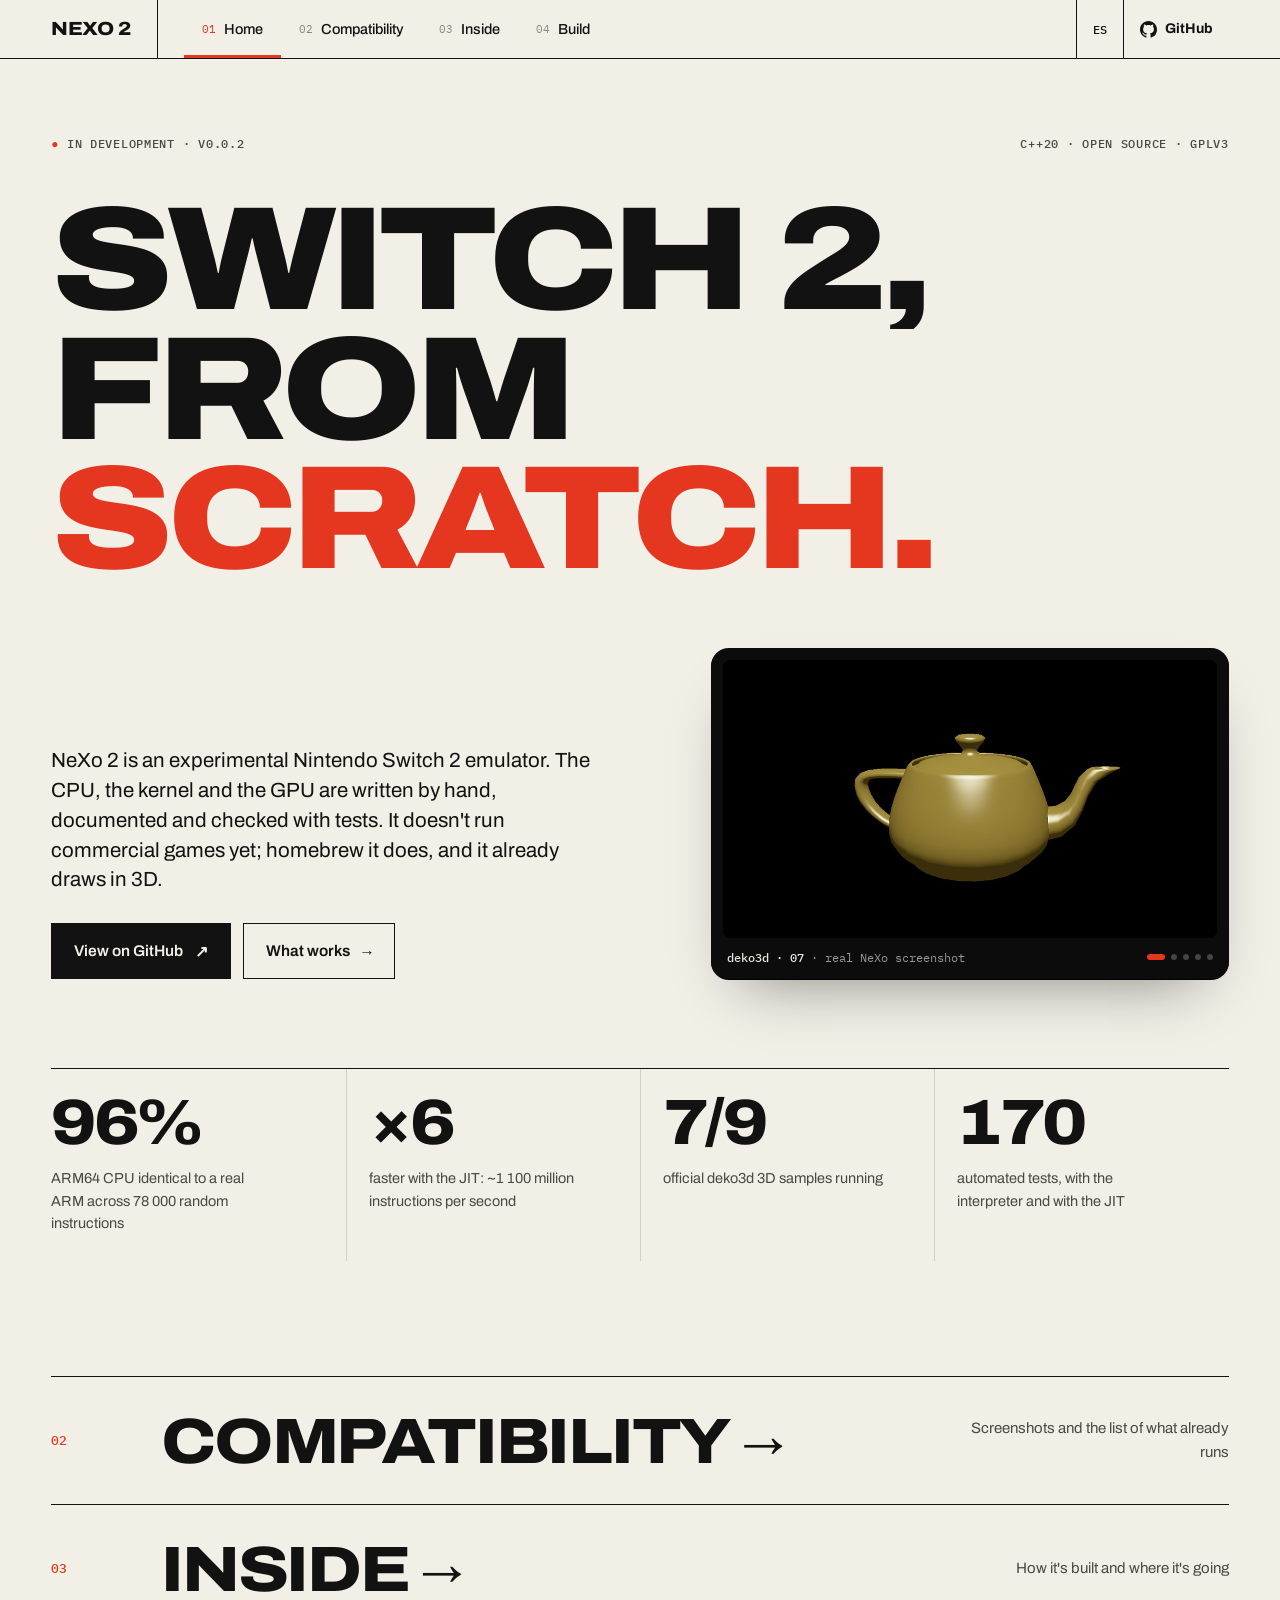
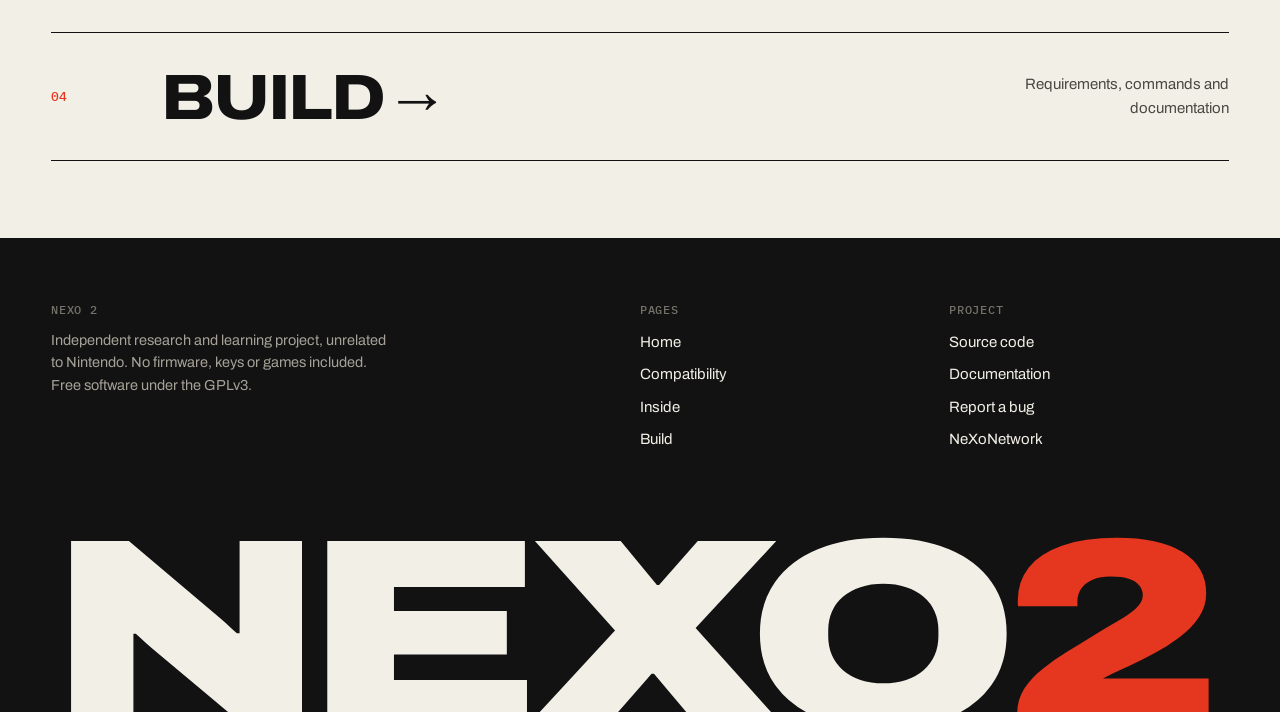
==== commit 22debaeb: "Redesign NeXo 2 site into multi-page layout The project site has been reworked into a cleaner, multi" ====
--- a/index.html
+++ b/index.html
@@ -3,239 +3,113 @@
 <head>
   <meta charset="UTF-8">
   <meta name="viewport" content="width=device-width, initial-scale=1">
-  <title>NeXo 2 — Emulador experimental de Nintendo Switch 2</title>
-  <meta name="description" content="NeXo 2 es un emulador experimental y de código abierto de Nintendo Switch 2, escrito desde cero en C++20. CPU ARM64 verificada, JIT, hilos, GPU Maxwell con shaders y texturas, y Vulkan en camino.">
-  <meta name="theme-color" content="#0b0b0c">
+  <title data-i18n="meta.home">NeXo 2 — Emulador experimental de Nintendo Switch 2</title>
+  <meta name="description" content="NeXo 2 es un emulador experimental y de código abierto de Nintendo Switch 2, escrito desde cero en C++20.">
+  <meta name="theme-color" content="#f2efe7">
   <meta property="og:title" content="NeXo 2 — Emulador experimental de Nintendo Switch 2">
-  <meta property="og:description" content="Código abierto, C++20, desde cero. CPU ARM64 al 100 %, JIT ×6, GPU con shaders y texturas, y los ejemplos 3D de deko3d funcionando.">
+  <meta property="og:description" content="NeXo 2 es un emulador experimental y de código abierto de Nintendo Switch 2, escrito desde cero en C++20.">
   <meta property="og:image" content="assets/og.jpg">
   <meta property="og:type" content="website">
   <meta name="twitter:card" content="summary_large_image">
   <link rel="icon" type="image/png" href="assets/favicon.png">
   <link rel="apple-touch-icon" href="assets/apple-touch-icon.png">
-  <link rel="preconnect" href="https://fonts.googleapis.com">
-  <link rel="preconnect" href="https://fonts.gstatic.com" crossorigin>
-  <link href="https://fonts.googleapis.com/css2?family=Geist:wght@400;500;600;700&family=Geist+Mono:wght@400;500&family=Instrument+Serif:ital@0;1&display=swap" rel="stylesheet">
+  <link rel="preload" href="assets/fonts/archivo.woff2" as="font" type="font/woff2" crossorigin>
   <link rel="stylesheet" href="style.css">
+  <script>document.documentElement.classList.add("js")</script>
 </head>
 <body>
-
 <a class="skip" href="#main" data-i18n="skip">Saltar al contenido</a>
-
-<header class="nav" id="top">
-  <div class="wrap nav-inner">
-    <a class="brand" href="#top" aria-label="NeXo 2">
-      <img src="assets/logo.png" alt="" width="40" height="26">
-      <span>NeXo&nbsp;2</span>
-    </a>
-    <nav class="links" id="links">
-      <a href="#corre" data-i18n="nav.runs">Lo que corre</a>
-      <a href="#dentro" data-i18n="nav.inside">Por dentro</a>
-      <a href="#ruta" data-i18n="nav.road">Ruta</a>
-      <a href="#compilar" data-i18n="nav.build">Compilar</a>
+<header class="top">
+  <div class="page top-inner">
+    <a class="mark" href="index.html" aria-label="NeXo 2, inicio"><img src="assets/logo.png" alt="" width="30" height="20">NeXo 2</a>
+    <nav class="menu" id="menu" aria-label="Principal">
+      <a href="index.html" aria-current="page"><span>01</span><em data-i18n="nav.home" style="font-style:normal">Inicio</em></a>
+      <a href="compatibilidad.html"><span>02</span><em data-i18n="nav.compat" style="font-style:normal">Compatibilidad</em></a>
+      <a href="por-dentro.html"><span>03</span><em data-i18n="nav.inside" style="font-style:normal">Por dentro</em></a>
+      <a href="compilar.html"><span>04</span><em data-i18n="nav.build" style="font-style:normal">Compilar</em></a>
     </nav>
-    <div class="nav-actions">
+    <div class="tools">
       <button class="lang" id="lang" type="button" aria-label="Cambiar idioma / Change language">EN</button>
-      <a class="btn small" href="https://github.com/NeXoNetwork/NeXo2-emu" data-i18n="nav.code">Código</a>
-      <button class="burger" id="burger" type="button" aria-label="Menú" aria-expanded="false"><span></span><span></span></button>
+      <a class="gh" href="https://github.com/NeXoNetwork/NeXo2-emu"><svg viewBox="0 0 16 16" aria-hidden="true"><path d="M8 0C3.58 0 0 3.58 0 8c0 3.54 2.29 6.53 5.47 7.59.4.07.55-.17.55-.38 0-.19-.01-.82-.01-1.49-2.01.37-2.53-.49-2.69-.94-.09-.23-.48-.94-.82-1.13-.28-.15-.68-.52-.01-.53.63-.01 1.08.58 1.23.82.72 1.21 1.87.87 2.33.66.07-.52.28-.87.51-1.07-1.78-.2-3.64-.89-3.64-3.95 0-.87.31-1.59.82-2.15-.08-.2-.36-1.02.08-2.12 0 0 .67-.21 2.2.82.64-.18 1.32-.27 2-.27.68 0 1.36.09 2 .27 1.53-1.04 2.2-.82 2.2-.82.44 1.1.16 1.92.08 2.12.51.56.82 1.27.82 2.15 0 3.07-1.87 3.75-3.65 3.95.29.25.54.73.54 1.48 0 1.07-.01 1.93-.01 2.2 0 .21.15.46.55.38A8.013 8.013 0 0016 8c0-4.42-3.58-8-8-8z"/></svg><b>GitHub</b></a>
+      <button class="burger" id="burger" type="button" aria-label="Menú" aria-expanded="false" aria-controls="menu"><i></i><i></i></button>
     </div>
   </div>
 </header>
 
-<main id="main">
-
-  <!-- ===================== PORTADA ===================== -->
+<main id="main" class="page">
   <section class="hero">
-    <div class="wrap hero-grid">
-      <div class="hero-copy">
-        <p class="eyebrow reveal"><span class="pulse"></span><span data-i18n="hero.eyebrow">v0.0.2 · en desarrollo activo</span></p>
-        <h1 class="reveal" data-i18n="hero.title">Un emulador de Switch&nbsp;2, escrito <em>desde cero</em>.</h1>
-        <p class="lead reveal" data-i18n="hero.lead">NeXo 2 es código abierto en C++20. Cada pieza —la CPU, el kernel, la GPU— está hecha a mano, documentada y comprobada con tests. Todavía no ejecuta juegos comerciales; sí homebrew, y ya dibuja en 3D.</p>
-        <div class="cta reveal">
-          <a class="btn" href="https://github.com/NeXoNetwork/NeXo2-emu" data-i18n="hero.code">Ver el código</a>
-          <a class="link-arrow" href="#corre" data-i18n="hero.see">Ver lo que ya corre</a>
+    <div class="hero-meta reveal">
+      <span class="label"><span class="red">●</span> <span data-i18n="home.meta1">En desarrollo · v0.0.2</span></span>
+      <span class="label" data-i18n="home.meta2">C++20 · Código abierto · GPLv3</span>
+    </div>
+    <h1 class="display" data-i18n-lines="home.h">
+      <span class="line"><span>Switch 2,</span></span>
+      <span class="line"><span style="--d:.08s">desde</span></span>
+      <span class="line"><span style="--d:.16s"><span class="red">cero.</span></span></span>
+    </h1>
+    <div class="hero-grid">
+      <div class="reveal" style="--d:.3s">
+        <p class="lede" data-i18n="home.lede">NeXo 2 es un emulador experimental de Nintendo Switch 2. La CPU, el kernel y la GPU están escritos a mano, documentados y comprobados con tests. Aún no ejecuta juegos comerciales; homebrew sí, y ya dibuja en 3D.</p>
+        <div class="actions">
+          <a class="btn" href="https://github.com/NeXoNetwork/NeXo2-emu" data-i18n="home.cta1">Ver en GitHub</a>
+          <a class="btn line-btn" href="compatibilidad.html" data-i18n="home.cta2">Qué funciona</a>
         </div>
       </div>
-
-      <figure class="stage reveal" aria-hidden="true">
-        <div class="scene">
-          <div class="cube">
-            <i class="f1"></i><i class="f2"></i><i class="f3"></i><i class="f4"></i><i class="f5"></i><i class="f6"></i>
-          </div>
+      <figure class="screen reveal" style="--d:.2s" id="screen">
+        <div class="screen-inner">
+          <img src="assets/shot-teapot.jpg" alt="Tetera con luz" data-cap="deko3d · 07" class="on" width="960" height="540">
+          <img src="assets/shot-texture.jpg" alt="Cubo con textura" data-cap="deko3d · 04" width="960" height="540" loading="lazy">
+          <img src="assets/shot-msaa.jpg" alt="MSAA" data-cap="deko3d · 06" width="960" height="540" loading="lazy">
+          <img src="assets/shot-triangle.jpg" alt="Triángulo" data-cap="deko3d · 02" width="960" height="540" loading="lazy">
+          <img src="assets/screen-pong.png" alt="UMSDPong" data-cap="libnx" width="960" height="540" loading="lazy">
         </div>
-        <div class="floor"></div>
-        <figcaption>
-          <span class="mono">deko3d · example 03</span>
-          <span data-i18n="hero.cubenote">Este cubo es CSS. El de verdad, dibujado por NeXo, está más abajo.</span>
-        </figcaption>
+        <figcaption><span><b id="cap">deko3d · 07</b> · <span data-i18n="home.capnote">captura real de NeXo</span></span><span class="dots"><i class="on"></i><i></i><i></i><i></i><i></i></span></figcaption>
       </figure>
     </div>
 
-    <div class="wrap">
-      <dl class="figures">
-        <div class="fig reveal"><dt><span class="count" data-to="100">0</span>%</dt><dd data-i18n="fig.cpu">CPU ARM64 idéntica a un ARM real en 78&nbsp;000 instrucciones al azar</dd></div>
-        <div class="fig reveal"><dt>×<span class="count" data-to="6">0</span></dt><dd data-i18n="fig.jit">más rápido con el JIT: ~1&nbsp;100 millones de instrucciones por segundo</dd></div>
-        <div class="fig reveal"><dt><span class="count" data-to="1200">0</span></dt><dd data-i18n="fig.shaders">programas de GPU aleatorios que el intérprete de shaders calcula bien</dd></div>
-        <div class="fig reveal"><dt><span class="count" data-to="178">0</span></dt><dd data-i18n="fig.tests">tests automáticos, con intérprete y con JIT</dd></div>
-      </dl>
+    <div class="facts">
+      <div class="fact reveal"><b><span class="count" data-to="100">100</span>%</b><span data-i18n="home.f1">CPU ARM64 idéntica a un ARM real en 78&nbsp;000 instrucciones al azar</span></div>
+      <div class="fact reveal" style="--d:.08s"><b>×<span class="count" data-to="6">6</span></b><span data-i18n="home.f2">más rápida con el JIT: ~1&nbsp;100 millones de instrucciones por segundo</span></div>
+      <div class="fact reveal" style="--d:.16s"><b><span class="count" data-to="7">7</span>/9</b><span data-i18n="home.f3">ejemplos 3D oficiales de deko3d funcionando</span></div>
+      <div class="fact reveal" style="--d:.24s"><b><span class="count" data-to="178">178</span></b><span data-i18n="home.f4">tests automáticos, con intérprete y con JIT</span></div>
     </div>
   </section>
 
-  <!-- ===================== LO QUE CORRE ===================== -->
-  <section id="corre" class="section">
-    <div class="wrap">
-      <header class="section-head reveal">
-        <p class="kicker">01</p>
-        <h2 data-i18n="runs.title">Lo que ya corre</h2>
-        <p data-i18n="runs.lead">Capturas sacadas de NeXo, sin retocar. Los ejemplos 3D son los oficiales de deko3d, la librería gráfica del homebrew de Switch.</p>
-      </header>
-
-      <div class="gallery">
-        <figure class="shot wide reveal">
-          <img src="assets/shot-teapot.jpg" alt="Tetera iluminada" loading="lazy" width="960" height="540">
-          <figcaption><b data-i18n="runs.teapot.t">Tetera con luz</b><span data-i18n="runs.teapot">24&nbsp;000 triángulos, 4× MSAA y sRGB</span></figcaption>
-        </figure>
-        <figure class="shot reveal">
-          <img src="assets/shot-texture.jpg" alt="Cubo con textura" loading="lazy" width="960" height="540">
-          <figcaption><b data-i18n="runs.tex.t">Cubo con textura</b><span data-i18n="runs.tex">Textura BC1 leída de la RomFS del .nro</span></figcaption>
-        </figure>
-        <figure class="shot reveal">
-          <img src="assets/screen-pong.png" alt="UMSDPong en NeXo 2" loading="lazy" width="1280" height="720">
-          <figcaption><b>UMSDPong</b><span data-i18n="runs.pong">Homebrew jugable con teclado o mando de Xbox</span></figcaption>
-        </figure>
-        <figure class="shot reveal">
-          <img src="assets/shot-msaa.jpg" alt="Cubo con multisampling" loading="lazy" width="960" height="540">
-          <figcaption><b data-i18n="runs.msaa.t">Cubo 3D</b><span data-i18n="runs.msaa">Profundidad, perspectiva y multisampling</span></figcaption>
-        </figure>
-        <figure class="shot reveal">
-          <img src="assets/shot-triangle.jpg" alt="Triángulo" loading="lazy" width="960" height="540">
-          <figcaption><b data-i18n="runs.tri.t">El primer triángulo</b><span data-i18n="runs.tri">Shaders Maxwell reales, ejecutados en un intérprete propio</span></figcaption>
-        </figure>
+  <nav class="index" aria-label="Secciones">
+    <a href="compatibilidad.html" class="reveal"><span class="n">02</span><span class="t"><span data-i18n="nav.compat">Compatibilidad</span><span class="arrow">→</span></span><span class="d" data-i18n="home.i2">Capturas y lista de lo que ya corre</span></a>
+    <a href="por-dentro.html" class="reveal"><span class="n">03</span><span class="t"><span data-i18n="nav.inside">Por dentro</span><span class="arrow">→</span></span><span class="d" data-i18n="home.i3">Cómo está hecho y hacia dónde va</span></a>
+    <a href="compilar.html" class="reveal"><span class="n">04</span><span class="t"><span data-i18n="nav.build">Compilar</span><span class="arrow">→</span></span><span class="d" data-i18n="home.i4">Requisitos, comandos y documentación</span></a>
+  </nav>
+</main>
+<footer class="foot">
+  <div class="page">
+    <div class="foot-grid">
+      <div>
+        <h4 data-i18n="foot.about">NeXo 2</h4>
+        <p data-i18n="foot.legal">Proyecto independiente de investigación y aprendizaje, sin relación con Nintendo. No incluye firmware, claves ni juegos. Software libre bajo GPLv3.</p>
       </div>
-
-      <div class="compat reveal">
-        <div class="compat-row head"><span data-i18n="compat.program">Programa</span><span data-i18n="compat.type">Tipo</span><span data-i18n="compat.state">Estado</span></div>
-        <div class="compat-row"><span>deko3d examples</span><span data-i18n="compat.hb">Homebrew (deko3d)</span><span><i class="tag ok" data-i18n="compat.most">7 de 9</i></span></div>
-        <div class="compat-row"><span>UMSDPong</span><span data-i18n="compat.hb2">Homebrew (libnx)</span><span><i class="tag ok" data-i18n="compat.playable">Jugable</i></span></div>
-        <div class="compat-row"><span>NX-FixCheat</span><span data-i18n="compat.hb2">Homebrew (libnx)</span><span><i class="tag ok" data-i18n="compat.works">Funciona</i></span></div>
-        <div class="compat-row"><span data-i18n="compat.commercial">Juegos comerciales</span><span>—</span><span><i class="tag no" data-i18n="compat.notyet">Todavía no</i></span></div>
+      <div>
+        <h4 data-i18n="foot.pages">Páginas</h4>
+        <ul>
+          <li><a href="index.html" data-i18n="nav.home">Inicio</a></li>
+          <li><a href="compatibilidad.html" data-i18n="nav.compat">Compatibilidad</a></li>
+          <li><a href="por-dentro.html" data-i18n="nav.inside">Por dentro</a></li>
+          <li><a href="compilar.html" data-i18n="nav.build">Compilar</a></li>
+        </ul>
+      </div>
+      <div>
+        <h4 data-i18n="foot.project">Proyecto</h4>
+        <ul>
+          <li><a href="https://github.com/NeXoNetwork/NeXo2-emu" data-i18n="foot.code">Código fuente</a></li>
+          <li><a href="https://github.com/NeXoNetwork/NeXo2-emu/tree/main/docs" data-i18n="foot.docs">Documentación</a></li>
+          <li><a href="https://github.com/NeXoNetwork/NeXo2-emu/issues" data-i18n="foot.bug">Reportar un error</a></li>
+          <li><a href="https://github.com/NeXoNetwork">NeXoNetwork</a></li>
+        </ul>
       </div>
     </div>
-  </section>
-
-  <!-- ===================== POR DENTRO ===================== -->
-  <section id="dentro" class="section dark">
-    <div class="wrap">
-      <header class="section-head reveal">
-        <p class="kicker">02</p>
-        <h2 data-i18n="inside.title">Por dentro</h2>
-        <p data-i18n="inside.lead">De la instrucción ARM64 al píxel en tu pantalla. Cada paso tiene su propia página en la documentación.</p>
-      </header>
-
-      <svg class="flow reveal" viewBox="0 0 1000 120" role="img" aria-label="CPU → Kernel → GPU → Pantalla">
-        <path class="flow-line" d="M90 60 H910"/>
-        <path class="flow-run" d="M90 60 H910"/>
-        <g class="flow-node"><circle cx="90" cy="60" r="7"/><text x="90" y="30">ARM64</text></g>
-        <g class="flow-node"><circle cx="363" cy="60" r="7"/><text x="363" y="30" data-i18n="flow.kernel">Kernel HLE</text></g>
-        <g class="flow-node"><circle cx="636" cy="60" r="7"/><text x="636" y="30">GPU Maxwell</text></g>
-        <g class="flow-node"><circle cx="910" cy="60" r="7"/><text x="910" y="30" data-i18n="flow.screen">Pantalla</text></g>
-        <text class="flow-sub" x="90" y="100" data-i18n="flow.s1">intérprete + JIT</text>
-        <text class="flow-sub" x="363" y="100" data-i18n="flow.s2">SVC, IPC, servicios</text>
-        <text class="flow-sub" x="636" y="100" data-i18n="flow.s3">shaders, texturas</text>
-        <text class="flow-sub" x="910" y="100">vi · binder</text>
-      </svg>
-
-      <ol class="parts">
-        <li class="part reveal">
-          <span class="num">CPU</span>
-          <div><h3 data-i18n="p.cpu.t">ARMv8.2 completo</h3><p data-i18n="p.cpu.d">Enteros, coma flotante con las reglas exactas de ARM, NEON, AES/SHA y CRC32. Un fuzzer lo compara con un ARM de referencia instrucción a instrucción.</p></div>
-        </li>
-        <li class="part reveal">
-          <span class="num">JIT</span>
-          <div><h3 data-i18n="p.jit.t">Traducción a x86-64</h3><p data-i18n="p.jit.d">dynarmic convierte el código ARM64 en código del PC y lo ejecuta directamente. Lo que no sabe hacer, lo hace el intérprete.</p></div>
-        </li>
-        <li class="part reveal">
-          <span class="num">HLE</span>
-          <div><h3 data-i18n="p.os.t">Kernel e IPC</h3><p data-i18n="p.os.d">Llamadas al sistema, mensajes HIPC/CMIF con dominios, 6 núcleos emulados con mutex y condvar, y los servicios que usa libnx: sm, applet, hid, time, fs, vi y nvdrv.</p></div>
-        </li>
-        <li class="part reveal">
-          <span class="num">GPU</span>
-          <div><h3 data-i18n="p.gpu.t">Shaders y texturas</h3><p data-i18n="p.gpu.d">Decodificador e intérprete de shaders Maxwell, rasterizador por software en varios hilos, texturas BC1–BC5, mipmaps, MSAA y profundidad. Vulkan, en camino.</p></div>
-        </li>
-      </ol>
-
-      <div class="terminal reveal" aria-label="Salida de los tests">
-        <div class="term-bar"><i></i><i></i><i></i><span>nexo2_tests.exe</span></div>
-        <pre id="term"></pre>
-      </div>
-    </div>
-  </section>
-
-  <!-- ===================== RUTA ===================== -->
-  <section id="ruta" class="section">
-    <div class="wrap">
-      <header class="section-head reveal">
-        <p class="kicker">03</p>
-        <h2 data-i18n="road.title">La ruta</h2>
-        <p data-i18n="road.lead">Lo hecho y lo que viene, en orden. Sin fechas: se hace cuando está bien hecho.</p>
-      </header>
-
-      <ol class="road">
-        <li class="done reveal"><b data-i18n="r1.t">Base</b><span data-i18n="r1.d">Memoria, cargador NRO, kernel HLE e IPC</span></li>
-        <li class="done reveal"><b data-i18n="r2.t">Pantalla y mandos</b><span data-i18n="r2.d">El primer homebrew real en pantalla</span></li>
-        <li class="done reveal"><b>CPU</b><span data-i18n="r3.d">ARMv8.2 al 100 %, caché y JIT (×6)</span></li>
-        <li class="done reveal"><b data-i18n="r4.t">Hilos</b><span data-i18n="r4.d">6 núcleos emulados</span></li>
-        <li class="done reveal"><b data-i18n="r5.t">GPU por software</b><span data-i18n="r5.d">Comandos, shaders, texturas y 3D</span></li>
-        <li class="now reveal"><b>Vulkan</b><span data-i18n="r6.d">Dibujar con la tarjeta gráfica: dispositivo listo, traductor de shaders en marcha</span></li>
-        <li class="reveal"><b data-i18n="r7.t">Audio</b><span data-i18n="r7.d">Servicios de audio y salida por el PC</span></li>
-        <li class="reveal"><b data-i18n="r8.t">Formatos de juego</b><span data-i18n="r8.d">NSO, NCA y RomFS</span></li>
-      </ol>
-    </div>
-  </section>
-
-  <!-- ===================== COMPILAR ===================== -->
-  <section id="compilar" class="section dark">
-    <div class="wrap build">
-      <header class="section-head reveal">
-        <p class="kicker">04</p>
-        <h2 data-i18n="build.title">Compílalo tú</h2>
-        <p data-i18n="build.lead">Aún no hay versiones para descargar. Con Visual Studio 2022, CMake y Git se compila en unos minutos.</p>
-        <a class="link-arrow" href="https://github.com/NeXoNetwork/NeXo2-emu/tree/main/docs" data-i18n="build.docs">Leer la documentación</a>
-      </header>
-
-      <div class="code reveal">
-        <div class="code-bar"><span>cmd</span><button type="button" class="copy" data-copy="build-cmd" data-i18n="build.copy">Copiar</button></div>
-<pre id="build-cmd"><span class="c-dim">&gt;</span> git clone --recursive https://github.com/NeXoNetwork/NeXo2-emu.git
-<span class="c-dim">&gt;</span> cd NeXo2-emu
-<span class="c-dim">&gt;</span> cmake -S . -B build -G "Visual Studio 17 2022" -A x64
-<span class="c-dim">&gt;</span> cmake --build build --config Release
-<span class="c-dim">&gt;</span> build\Release\NeXo2.exe</pre>
-      </div>
-    </div>
-  </section>
-
-  <!-- ===================== LEGAL ===================== -->
-  <section id="legal" class="section legal">
-    <div class="wrap">
-      <p data-i18n="legal.p1">NeXo 2 es un proyecto independiente de investigación y aprendizaje. No está afiliado, asociado ni respaldado por Nintendo. «Nintendo Switch» es una marca registrada de Nintendo.</p>
-      <p data-i18n="legal.p2">NeXo 2 no incluye firmware, claves ni juegos, y no ayuda a conseguirlos. Úsalo con homebrew o con software que poseas legalmente.</p>
-    </div>
-  </section>
-
-</main>
-
-<footer class="footer">
-  <div class="wrap footer-inner">
-    <span class="brand small"><img src="assets/logo.png" alt="" width="32" height="21">NeXo&nbsp;2</span>
-    <nav>
-      <a href="https://github.com/NeXoNetwork/NeXo2-emu" data-i18n="foot.code">Código fuente</a>
-      <a href="https://github.com/NeXoNetwork">NeXoNetwork</a>
-      <a href="https://github.com/NeXoNetwork/NeXo2-emu/issues" data-i18n="foot.bug">Reportar un error</a>
-    </nav>
-    <span class="muted" data-i18n="foot.license">Software libre · GPLv3</span>
+    <p class="foot-word" aria-hidden="true">NeXo<span>2</span></p>
   </div>
 </footer>
-
 <script src="main.js"></script>
 </body>
 </html>
--- a/style.css
+++ b/style.css
@@ -1,321 +1,337 @@
-/* NeXo 2 — web */
+/* NeXo 2 — web
+   Claro y editorial: papel, tinta y un solo rojo. Fuentes alojadas aqui mismo
+   (Archivo e IBM Plex Mono, licencia SIL OFL), sin depender de servicios externos. */
+
+@font-face {
+  font-family: "Archivo";
+  src: url("assets/fonts/archivo.woff2") format("woff2-variations"), url("assets/fonts/archivo.woff2") format("woff2");
+  font-weight: 100 900;
+  font-stretch: 62% 125%;
+  font-display: swap;
+}
+@font-face { font-family: "Plex Mono"; src: url("assets/fonts/plex-mono-400.woff2") format("woff2"); font-weight: 400; font-display: swap; }
+@font-face { font-family: "Plex Mono"; src: url("assets/fonts/plex-mono-500.woff2") format("woff2"); font-weight: 500; font-display: swap; }
 
 :root {
-  --bg: #0b0b0c;
-  --bg-2: #111113;
-  --line: #232327;
-  --text: #ecebe7;
-  --muted: #8d8c88;
-  --accent: #ff4b3e;      /* rojo Joy-Con */
-  --accent-2: #2fc7f0;    /* azul Joy-Con, solo para "en curso" */
-  --ok: #7ad38a;
-  --radius: 14px;
-  --sans: "Geist", system-ui, -apple-system, "Segoe UI", sans-serif;
-  --mono: "Geist Mono", ui-monospace, "Cascadia Mono", Consolas, monospace;
-  --serif: "Instrument Serif", Georgia, serif;
-  --ease: cubic-bezier(.2, .7, .1, 1);
-}
+  --paper: #f2efe7;
+  --paper-2: #e9e5da;
+  --ink: #121212;
+  --ink-2: #4a4843;
+  --ink-3: #8a877f;
+  --rule: #d5d0c3;
+  --red: #e5361f;
+  --blue: #1f6fe5;
+  --ok: #1d7a43;
+  --sans: "Archivo", "Helvetica Neue", Arial, sans-serif;
+  --mono: "Plex Mono", ui-monospace, Consolas, monospace;
+  --ease: cubic-bezier(.2, .75, .1, 1);
+  --pad: clamp(20px, 4vw, 56px);
+}
+
+@view-transition { navigation: auto; }   /* fundido suave entre paginas (navegadores que lo soportan) */
+::view-transition-old(root) { animation: vt-out .28s ease both; }
+::view-transition-new(root) { animation: vt-in .45s var(--ease) both; }
+@keyframes vt-out { to { opacity: 0; transform: translateY(-6px); } }
+@keyframes vt-in { from { opacity: 0; transform: translateY(10px); } }
 
 *, *::before, *::after { box-sizing: border-box; }
-html { scroll-behavior: smooth; }
+html { -webkit-text-size-adjust: 100%; }
 body {
-  margin: 0;
-  background: var(--bg);
-  color: var(--text);
-  font: 400 16px/1.6 var(--sans);
+  margin: 0; background: var(--paper); color: var(--ink);
+  font: 400 17px/1.55 var(--sans); font-stretch: 100%;
   -webkit-font-smoothing: antialiased;
-  text-rendering: optimizeLegibility;
 }
 img { display: block; max-width: 100%; height: auto; }
-a { color: inherit; text-decoration: none; }
-code, .mono { font-family: var(--mono); font-size: .92em; }
-::selection { background: var(--accent); color: #fff; }
-
-.wrap { width: min(1160px, 100% - 40px); margin-inline: auto; }
-.muted { color: var(--muted); }
-
-.skip { position: absolute; left: -999px; top: 8px; background: var(--text); color: var(--bg); padding: 8px 14px; border-radius: 8px; z-index: 100; }
-.skip:focus { left: 16px; }
-
-:focus-visible { outline: 2px solid var(--accent); outline-offset: 3px; border-radius: 6px; }
-
-/* ---------- Navegacion ---------- */
-.nav {
-  position: sticky; top: 0; z-index: 50;
-  background: color-mix(in srgb, var(--bg) 82%, transparent);
-  backdrop-filter: blur(12px) saturate(140%);
-  border-bottom: 1px solid transparent;
-  transition: border-color .3s;
-}
-.nav.scrolled { border-bottom-color: var(--line); }
-.nav-inner { display: flex; align-items: center; gap: 28px; height: 64px; }
-.brand { display: inline-flex; align-items: center; gap: 10px; font-weight: 600; letter-spacing: -.01em; }
-.brand img { width: 34px; height: auto; }
-.links { display: flex; gap: 26px; margin-left: auto; font-size: 14.5px; color: var(--muted); }
-.links a { position: relative; transition: color .2s; }
-.links a::after {
-  content: ""; position: absolute; left: 0; right: 0; bottom: -4px; height: 1px;
-  background: currentColor; transform: scaleX(0); transform-origin: left; transition: transform .35s var(--ease);
-}
-.links a:hover, .links a.active { color: var(--text); }
-.links a:hover::after, .links a.active::after { transform: scaleX(1); }
-.nav-actions { display: flex; align-items: center; gap: 10px; }
-.lang {
-  font: 500 12px/1 var(--mono); color: var(--muted); background: none; cursor: pointer;
-  border: 1px solid var(--line); border-radius: 8px; padding: 8px 10px; transition: color .2s, border-color .2s;
-}
-.lang:hover { color: var(--text); border-color: #3a3a40; }
-.burger { display: none; background: none; border: 0; padding: 10px 6px; cursor: pointer; }
-.burger span { display: block; width: 20px; height: 1.5px; background: var(--text); margin: 5px 0; transition: transform .3s var(--ease); }
-.burger[aria-expanded="true"] span:first-child { transform: translateY(3.25px) rotate(45deg); }
-.burger[aria-expanded="true"] span:last-child { transform: translateY(-3.25px) rotate(-45deg); }
-
-/* ---------- Botones ---------- */
+a { color: inherit; }
+::selection { background: var(--red); color: var(--paper); }
+:focus-visible { outline: 2px solid var(--red); outline-offset: 3px; }
+code, .mono { font-family: var(--mono); font-size: .88em; }
+
+.page { padding-inline: var(--pad); max-width: 1440px; margin: 0 auto; }
+.skip { position: absolute; left: -999px; }
+.skip:focus { left: 16px; top: 12px; z-index: 99; background: var(--ink); color: var(--paper); padding: 8px 12px; }
+
+/* ---------- Cabecera ---------- */
+.top {
+  position: sticky; top: 0; z-index: 40; background: var(--paper);
+  border-bottom: 1px solid var(--ink);
+}
+.top-inner { display: grid; grid-template-columns: auto 1fr auto; align-items: stretch; height: 58px; }
+.mark {
+  display: flex; align-items: center; gap: 10px; padding-right: 26px; margin-right: 26px;
+  border-right: 1px solid var(--ink); text-decoration: none;
+  font-weight: 800; font-stretch: 112%; font-size: 19px; letter-spacing: -.02em; text-transform: uppercase;
+}
+.mark img { display: none; }
+.menu { display: flex; align-items: stretch; }
+.menu a {
+  display: flex; align-items: center; gap: 8px; padding: 0 18px; text-decoration: none;
+  font-size: 14.5px; font-weight: 500; position: relative; overflow: hidden;
+}
+.menu a span { font: 400 11px var(--mono); color: var(--ink-3); }
+.menu a::before {
+  content: ""; position: absolute; left: 0; right: 0; bottom: 0; height: 3px; background: var(--red);
+  transform: scaleX(0); transform-origin: right; transition: transform .45s var(--ease);
+}
+.menu a:hover::before { transform: scaleX(1); transform-origin: left; }
+.menu a[aria-current="page"]::before { transform: scaleX(1); }
+.menu a[aria-current="page"] span { color: var(--red); }
+.tools { display: flex; align-items: center; gap: 0; }
+.tools > * { height: 100%; display: flex; align-items: center; padding: 0 16px; border-left: 1px solid var(--ink); }
+.lang { background: none; border: 0; border-left: 1px solid var(--ink); font: 500 12px var(--mono); cursor: pointer; color: var(--ink); }
+.lang:hover, .gh:hover { background: var(--ink); color: var(--paper); }
+.gh { text-decoration: none; font-size: 14px; font-weight: 600; gap: 8px; transition: background .2s, color .2s; }
+.gh svg { width: 17px; height: 17px; fill: currentColor; }
+.burger { display: none; background: none; border: 0; border-left: 1px solid var(--ink); cursor: pointer; padding: 0 18px; }
+.burger i { display: block; width: 20px; height: 2px; background: var(--ink); margin: 5px 0; transition: transform .3s var(--ease); }
+.burger[aria-expanded="true"] i:first-child { transform: translateY(3.5px) rotate(45deg); }
+.burger[aria-expanded="true"] i:last-child { transform: translateY(-3.5px) rotate(-45deg); }
+
+/* ---------- Tipografia grande ---------- */
+.label { font: 500 12px/1.3 var(--mono); letter-spacing: .06em; text-transform: uppercase; color: var(--ink-2); }
+.label .red { color: var(--red); }
+.display {
+  margin: 0; font-weight: 850; font-stretch: 118%; text-transform: uppercase;
+  font-size: clamp(54px, 11.5vw, 186px); line-height: .84; letter-spacing: -.045em;
+}
+.display .red { color: var(--red); }
+h1.title {
+  margin: 0; font-weight: 820; font-stretch: 115%; text-transform: uppercase;
+  font-size: clamp(46px, 8.4vw, 132px); line-height: .86; letter-spacing: -.04em;
+}
+h2 { margin: 0; font-weight: 780; font-stretch: 108%; font-size: clamp(28px, 3.4vw, 46px); line-height: 1; letter-spacing: -.03em; }
+h3 { margin: 0; font-weight: 700; font-size: 21px; letter-spacing: -.015em; }
+.lede { font-size: clamp(18px, 1.6vw, 22px); line-height: 1.45; max-width: 46ch; color: var(--ink); }
+.body-muted { color: var(--ink-2); }
+
+/* Lineas que suben al entrar */
+.line { display: block; overflow: hidden; padding-bottom: .04em; }
+.line > span { display: block; transform: translateY(105%); transition: transform 1s var(--ease); transition-delay: var(--d, 0s); }
+.is-in .line > span, .no-js .line > span { transform: none; }
+
+/* ---------- Portada (inicio) ---------- */
+.hero { padding: clamp(36px, 6vw, 80px) 0 0; }
+.hero-meta { display: flex; justify-content: space-between; flex-wrap: wrap; gap: 10px 30px; margin-bottom: clamp(26px, 4vw, 48px); }
+.hero-grid { display: grid; grid-template-columns: 1fr minmax(300px, 44%); gap: clamp(26px, 4vw, 60px); align-items: end; margin-top: clamp(30px, 5vw, 60px); }
+.hero-grid .lede { margin: 0 0 28px; }
+.actions { display: flex; flex-wrap: wrap; gap: 12px; }
 .btn {
-  display: inline-flex; align-items: center; gap: 8px;
-  background: var(--text); color: var(--bg);
-  font-weight: 600; font-size: 15px; padding: 12px 20px; border-radius: 999px;
-  transition: transform .25s var(--ease), background .2s;
-}
-.btn:hover { background: #fff; transform: translateY(-1px); }
-.btn.small { font-size: 13.5px; padding: 8px 14px; }
-.link-arrow { display: inline-flex; align-items: center; gap: 8px; color: var(--text); font-weight: 500; }
-.link-arrow::after { content: "→"; transition: transform .3s var(--ease); }
-.link-arrow:hover::after { transform: translateX(4px); }
-
-/* ---------- Portada ---------- */
-.hero { padding: clamp(40px, 7vw, 96px) 0 40px; overflow: hidden; }
-.hero-grid { display: grid; grid-template-columns: 1.15fr .85fr; align-items: center; gap: 40px; }
-.eyebrow {
-  display: inline-flex; align-items: center; gap: 10px; margin: 0 0 26px;
-  font: 500 13px/1 var(--mono); color: var(--muted); letter-spacing: .02em;
-}
-.pulse { width: 7px; height: 7px; border-radius: 50%; background: var(--accent); position: relative; }
-.pulse::after {
-  content: ""; position: absolute; inset: -5px; border-radius: 50%; border: 1px solid var(--accent);
-  animation: ping 2.2s var(--ease) infinite;
-}
-@keyframes ping { from { transform: scale(.4); opacity: 1; } to { transform: scale(1.6); opacity: 0; } }
-
-h1 {
-  margin: 0; font-weight: 600; letter-spacing: -.035em; line-height: .98;
-  font-size: clamp(44px, 7.2vw, 96px);
-}
-h1 em, h2 em {
-  font-family: var(--serif); font-style: italic; font-weight: 400; letter-spacing: -.01em;
-  color: var(--accent);
-}
-.lead { max-width: 52ch; margin: 28px 0 34px; font-size: clamp(16px, 1.4vw, 18.5px); color: #b9b8b3; }
-.cta { display: flex; flex-wrap: wrap; align-items: center; gap: 26px; }
-
-/* Cubo 3D en CSS (como el ejemplo 03 de deko3d) */
-.stage { position: relative; margin: 0; height: 420px; display: grid; place-items: center; perspective: 900px; }
-.scene { width: 190px; height: 190px; transform-style: preserve-3d; animation: float 7s ease-in-out infinite; }
-.cube {
-  position: relative; width: 100%; height: 100%; transform-style: preserve-3d;
-  animation: spin 16s linear infinite;
-}
-.cube i { position: absolute; inset: 0; backface-visibility: hidden; border-radius: 3px; }
-.cube .f1 { transform: translateZ(95px);                  background: linear-gradient(135deg, #ff1d38, #a3227d 50%, #1c34ff); }
-.cube .f2 { transform: rotateY(180deg) translateZ(95px);  background: linear-gradient(135deg, #ffe11a, #ff7a1a 45%, #ff1d38); }
-.cube .f3 { transform: rotateY(90deg) translateZ(95px);   background: linear-gradient(135deg, #ffd21a, #5b2bd6 55%, #1c34ff); }
-.cube .f4 { transform: rotateY(-90deg) translateZ(95px);  background: linear-gradient(135deg, #ff1d38, #8d6a2a 50%, #19e04a); }
-.cube .f5 { transform: rotateX(90deg) translateZ(95px);   background: linear-gradient(135deg, #19e04a, #2a8d8a 50%, #1c34ff); }
-.cube .f6 { transform: rotateX(-90deg) translateZ(95px);  background: linear-gradient(135deg, #ff1d38, #ff9a1a 50%, #ffe11a); }
-@keyframes spin { from { transform: rotateX(-22deg) rotateY(0); } to { transform: rotateX(-22deg) rotateY(360deg); } }
-@keyframes float { 0%, 100% { transform: translateY(-8px); } 50% { transform: translateY(8px); } }
-.floor {
-  position: absolute; bottom: 70px; width: 240px; height: 30px; border-radius: 50%;
-  background: radial-gradient(closest-side, rgba(255, 75, 62, .28), transparent);
-  filter: blur(6px); animation: shadow 7s ease-in-out infinite;
-}
-@keyframes shadow { 0%, 100% { transform: scale(.92); opacity: .7; } 50% { transform: scale(1.05); opacity: 1; } }
-.stage figcaption {
-  position: absolute; bottom: 0; left: 50%; transform: translateX(-50%); width: max-content; max-width: 100%;
-  display: grid; justify-items: center; gap: 2px; text-align: center; font-size: 13px; color: var(--muted);
-}
-.stage figcaption .mono { color: #c8c7c2; font-size: 12px; }
+  display: inline-flex; align-items: center; gap: 12px; padding: 15px 22px; text-decoration: none;
+  background: var(--ink); color: var(--paper); font-weight: 600; font-size: 15.5px;
+  border: 1px solid var(--ink); transition: background .25s, color .25s;
+}
+.btn::after { content: "↗"; font-family: var(--mono); transition: transform .35s var(--ease); }
+.btn:hover { background: var(--red); border-color: var(--red); }
+.btn:hover::after { transform: translate(2px, -2px); }
+.btn.line-btn { background: none; color: var(--ink); }
+.btn.line-btn::after { content: "→"; }
+.btn.line-btn:hover { background: var(--ink); color: var(--paper); border-color: var(--ink); }
+.btn.line-btn:hover::after { transform: translateX(3px); }
+
+/* Pantalla con capturas reales que se van turnando */
+.screen {
+  position: relative; margin: 0; background: #0c0c0c; border-radius: 18px; padding: 12px;
+  box-shadow: 0 1px 0 #000, 0 30px 60px -30px rgba(0, 0, 0, .45);
+}
+.screen-inner { position: relative; aspect-ratio: 16 / 9; overflow: hidden; border-radius: 8px; background: #000; }
+.screen-inner img { position: absolute; inset: 0; width: 100%; height: 100%; object-fit: cover; opacity: 0; transform: scale(1.03); transition: opacity 1s ease, transform 4s linear; }
+.screen-inner img.on { opacity: 1; transform: scale(1); }
+.screen figcaption { display: flex; justify-content: space-between; gap: 12px; margin-top: 12px; color: #9a978f; font: 400 11.5px var(--mono); padding: 0 4px 2px; }
+.screen figcaption b { color: #e9e6de; font-weight: 500; }
+.dots { display: flex; gap: 6px; align-items: center; }
+.dots i { width: 6px; height: 6px; border-radius: 50%; background: #444; transition: background .3s, width .3s; }
+.dots i.on { background: var(--red); width: 18px; border-radius: 3px; }
 
 /* Cifras */
-.figures {
-  display: grid; grid-template-columns: repeat(4, 1fr); margin: 70px 0 0; padding-top: 30px;
-  border-top: 1px solid var(--line);
-}
-.fig { padding-right: 24px; }
-.fig + .fig { padding-left: 24px; border-left: 1px solid var(--line); }
-.fig dt { font-size: clamp(34px, 4vw, 52px); font-weight: 600; letter-spacing: -.04em; line-height: 1; font-variant-numeric: tabular-nums; }
-.fig dd { margin: 12px 0 0; color: var(--muted); font-size: 14px; max-width: 26ch; }
-
-/* ---------- Secciones ---------- */
-.section { padding: clamp(80px, 11vw, 140px) 0; }
-.section.dark { background: var(--bg-2); border-block: 1px solid var(--line); }
-.section-head { display: grid; grid-template-columns: 70px 1fr; column-gap: 20px; margin-bottom: 56px; max-width: 820px; }
-.section-head > * { grid-column: 2; }
-.kicker { grid-column: 1 !important; grid-row: 1; margin: 10px 0 0; font: 500 13px/1 var(--mono); color: var(--accent); }
-h2 { margin: 0; font-size: clamp(34px, 4.6vw, 56px); font-weight: 600; letter-spacing: -.035em; line-height: 1.02; }
-.section-head p:not(.kicker) { margin: 18px 0 0; color: #b0afaa; font-size: 17px; max-width: 60ch; }
-.section-head .link-arrow { margin-top: 22px; }
-
-/* Galeria */
-.gallery { display: grid; grid-template-columns: repeat(4, 1fr); gap: 16px; }
-.shot { margin: 0; position: relative; border-radius: var(--radius); overflow: hidden; background: #000; border: 1px solid var(--line); }
-.shot.wide { grid-column: span 2; grid-row: span 2; }
-.shot img { width: 100%; height: 100%; object-fit: cover; aspect-ratio: 16 / 9; transition: transform .9s var(--ease); }
-.shot:hover img { transform: scale(1.04); }
-.shot figcaption {
-  position: absolute; inset: auto 0 0 0; display: grid; gap: 2px; padding: 40px 16px 14px;
-  background: linear-gradient(transparent, rgba(0, 0, 0, .82));
-  font-size: 13px; color: #c9c8c3;
-}
-.shot figcaption b { color: var(--text); font-weight: 600; font-size: 14.5px; }
-
-.compat { margin-top: 40px; border-top: 1px solid var(--line); }
-.compat-row {
-  display: grid; grid-template-columns: 1.2fr 1fr 140px; gap: 16px; align-items: center;
-  padding: 16px 4px; border-bottom: 1px solid var(--line); font-size: 15px;
-  transition: background .2s;
-}
-.compat-row:not(.head):hover { background: rgba(255, 255, 255, .025); }
-.compat-row.head { color: var(--muted); font: 500 12px/1 var(--mono); text-transform: uppercase; letter-spacing: .06em; }
-.compat-row span:last-child { text-align: right; }
-.tag { font-style: normal; font: 500 12px/1 var(--mono); padding: 6px 10px; border-radius: 999px; border: 1px solid; }
-.tag.ok { color: var(--ok); border-color: rgba(122, 211, 138, .35); }
-.tag.no { color: var(--muted); border-color: var(--line); }
-
-/* Diagrama */
-.flow { width: 100%; height: auto; margin: 0 0 60px; overflow: visible; }
-.flow-line { stroke: #2b2b31; stroke-width: 1.5; fill: none; }
-.flow-run {
-  stroke: var(--accent); stroke-width: 1.5; fill: none; stroke-linecap: round;
-  stroke-dasharray: 60 760; stroke-dashoffset: 820;
-  animation: run 3.6s cubic-bezier(.5, 0, .3, 1) infinite;
-}
-@keyframes run { to { stroke-dashoffset: 0; } }
-.flow-node circle { fill: var(--bg-2); stroke: #4a4a52; stroke-width: 1.5; }
-.flow-node text, .flow-sub { fill: var(--text); font: 600 15px var(--sans); text-anchor: middle; }
-.flow-sub { fill: var(--muted); font: 400 12.5px var(--mono); }
-
-.parts { list-style: none; margin: 0; padding: 0; display: grid; grid-template-columns: 1fr 1fr; gap: 0 56px; }
-.part { display: grid; grid-template-columns: 64px 1fr; gap: 20px; padding: 28px 0; border-top: 1px solid var(--line); }
-.part .num { font: 500 13px/1.9 var(--mono); color: var(--accent); }
-.part h3 { margin: 0 0 8px; font-size: 20px; font-weight: 600; letter-spacing: -.02em; }
-.part p { margin: 0; color: #a9a8a3; font-size: 15.5px; }
-
-/* Terminal */
-.terminal { margin-top: 64px; border: 1px solid var(--line); border-radius: var(--radius); background: #070708; overflow: hidden; }
-.term-bar { display: flex; align-items: center; gap: 7px; padding: 12px 16px; border-bottom: 1px solid var(--line); }
-.term-bar i { width: 10px; height: 10px; border-radius: 50%; background: #2a2a2f; }
-.term-bar span { margin-left: 10px; font: 400 12.5px var(--mono); color: var(--muted); }
-.terminal pre {
-  margin: 0; padding: 22px 20px; min-height: 236px; font: 400 13.5px/1.75 var(--mono); color: #c9c8c3;
-  white-space: pre-wrap; word-break: break-word;
-}
-.terminal .ok { color: var(--ok); }
-.terminal .dim { color: #5d5c59; }
-.terminal .sum { color: var(--text); font-weight: 500; }
-.caret { display: inline-block; width: 8px; height: 1.05em; vertical-align: -2px; background: var(--text); animation: blink 1s steps(1) infinite; }
+.facts { display: grid; grid-template-columns: repeat(4, 1fr); border-top: 1px solid var(--ink); margin-top: clamp(48px, 7vw, 96px); }
+.fact { padding: 22px 22px 26px 0; }
+.fact + .fact { border-left: 1px solid var(--rule); padding-left: 22px; }
+.fact b { display: block; font-weight: 820; font-stretch: 112%; font-size: clamp(40px, 5vw, 72px); line-height: 1; letter-spacing: -.04em; font-variant-numeric: tabular-nums; }
+.fact > span { display: block; margin-top: 12px; color: var(--ink-2); font-size: 14.5px; max-width: 28ch; }
+
+/* Indice: filas grandes que llevan a cada pagina */
+.index { margin: clamp(60px, 9vw, 120px) 0 0; border-top: 1px solid var(--ink); }
+.index a {
+  display: grid; grid-template-columns: 90px 1fr auto; align-items: center; gap: 20px;
+  padding: clamp(18px, 2.4vw, 30px) 0; border-bottom: 1px solid var(--ink); text-decoration: none;
+  position: relative; isolation: isolate;
+}
+.index a::before {
+  content: ""; position: absolute; inset: 0 calc(var(--pad) * -1); z-index: -1; background: var(--ink);
+  transform: scaleY(0); transform-origin: bottom; transition: transform .5s var(--ease);
+}
+.index a:hover { color: var(--paper); }
+.index a:hover::before { transform: scaleY(1); }
+.index .n { font: 500 13px var(--mono); color: var(--red); }
+.index .t { font-weight: 800; font-stretch: 115%; text-transform: uppercase; font-size: clamp(30px, 5vw, 70px); line-height: 1; letter-spacing: -.035em; }
+.index .d { font-size: 15px; color: var(--ink-2); max-width: 30ch; text-align: right; transition: color .3s; }
+.index a:hover .d { color: #bdb9ae; }
+.index .arrow { display: inline-block; margin-left: 14px; font-family: var(--mono); transition: transform .4s var(--ease); }
+.index a:hover .arrow { transform: translateX(8px); }
+
+/* ---------- Cabecera de pagina interior ---------- */
+.page-head { padding: clamp(40px, 7vw, 96px) 0 clamp(30px, 4vw, 56px); border-bottom: 1px solid var(--ink); }
+.page-head .label { margin-bottom: 26px; display: block; }
+.page-head .lede { margin: 30px 0 0; }
+.page-head-grid { display: grid; grid-template-columns: 1fr minmax(260px, 38%); gap: 40px; align-items: end; }
+
+.block { padding: clamp(46px, 7vw, 96px) 0; border-bottom: 1px solid var(--rule); }
+.block:last-of-type { border-bottom: 0; }
+.block-head { display: grid; grid-template-columns: 1fr 2fr; gap: 30px; margin-bottom: clamp(28px, 4vw, 48px); align-items: start; }
+.block-head p { margin: 0; color: var(--ink-2); max-width: 54ch; }
+
+/* ---------- Compatibilidad ---------- */
+.shots { display: grid; grid-template-columns: repeat(12, 1fr); gap: clamp(14px, 1.6vw, 22px); }
+.shot { margin: 0; grid-column: span 4; }
+.shot.big { grid-column: span 8; grid-row: span 2; }
+.shot.half { grid-column: span 6; }
+.shot .frame { background: #0c0c0c; padding: 8px; border-radius: 12px; overflow: hidden; }
+.shot .frame div { overflow: hidden; border-radius: 6px; aspect-ratio: 16 / 9; }
+.shot.big .frame div { aspect-ratio: auto; height: 100%; }
+.shot.big .frame { height: calc(100% - 52px); }
+.shot img { width: 100%; height: 100%; object-fit: cover; transition: transform 1.2s var(--ease); }
+.shot:hover img { transform: scale(1.05); }
+.shot figcaption { display: flex; justify-content: space-between; gap: 14px; padding: 12px 2px 0; font-size: 14px; }
+.shot figcaption b { font-weight: 700; }
+.shot figcaption span { color: var(--ink-2); text-align: right; }
+
+.table { width: 100%; border-collapse: collapse; font-size: 16px; }
+.table th { text-align: left; font: 500 11.5px var(--mono); text-transform: uppercase; letter-spacing: .06em; color: var(--ink-3); padding: 0 12px 12px 0; border-bottom: 1px solid var(--ink); }
+.table td { padding: 18px 12px 18px 0; border-bottom: 1px solid var(--rule); vertical-align: top; }
+.table td:first-child { font-weight: 700; }
+.table td:last-child, .table th:last-child { text-align: right; padding-right: 0; }
+.table tr { transition: background .2s; }
+.table tbody tr:hover { background: var(--paper-2); }
+.state { font: 500 12px var(--mono); text-transform: uppercase; letter-spacing: .04em; white-space: nowrap; }
+.state::before { content: "■ "; }
+.state.ok { color: var(--ok); }
+.state.part { color: var(--blue); }
+.state.no { color: var(--ink-3); }
+
+/* ---------- Por dentro ---------- */
+.layers { list-style: none; margin: 0; padding: 0; counter-reset: layer; }
+.layer {
+  display: grid; grid-template-columns: 110px 1fr 1.25fr; gap: clamp(16px, 3vw, 40px);
+  padding: clamp(26px, 3.4vw, 42px) 0; border-top: 1px solid var(--ink); align-items: start;
+}
+.layer:last-child { border-bottom: 1px solid var(--ink); }
+.layer .tag { font: 500 13px var(--mono); color: var(--red); padding-top: 8px; }
+.layer h3 { font-weight: 800; font-stretch: 112%; font-size: clamp(26px, 3vw, 40px); line-height: 1; letter-spacing: -.03em; text-transform: uppercase; }
+.layer p { margin: 0; color: var(--ink-2); }
+.layer ul { margin: 12px 0 0; padding: 0; list-style: none; display: flex; flex-wrap: wrap; gap: 6px; }
+.layer li { font: 400 12px var(--mono); border: 1px solid var(--rule); padding: 4px 8px; }
+
+.road { list-style: none; margin: 0; padding: 0; }
+.road li {
+  display: grid; grid-template-columns: 110px 1fr auto; gap: 20px; align-items: baseline;
+  padding: 16px 0; border-bottom: 1px solid var(--rule);
+}
+.road .k { font: 500 12px var(--mono); color: var(--ink-3); }
+.road b { font-weight: 700; font-size: 19px; }
+.road .s { color: var(--ink-2); font-size: 15px; }
+.road .st { font: 500 11.5px var(--mono); text-transform: uppercase; letter-spacing: .05em; white-space: nowrap; }
+.road .done .st { color: var(--ok); }
+.road .now .st { color: var(--blue); }
+.road .now .st::before { content: ""; display: inline-block; width: 7px; height: 7px; border-radius: 50%; background: var(--blue); margin-right: 8px; animation: beat 1.6s ease-in-out infinite; }
+.road .next .st { color: var(--ink-3); }
+.road .next b { color: var(--ink-2); }
+@keyframes beat { 50% { opacity: .25; } }
+.bar { height: 6px; background: var(--paper-2); margin: 0 0 28px; position: relative; overflow: hidden; }
+.bar i { position: absolute; inset: 0 auto 0 0; width: var(--w, 0%); background: var(--ink); transition: width 1.6s var(--ease); }
+.bar-legend { display: flex; justify-content: space-between; font: 500 12px var(--mono); color: var(--ink-2); margin-bottom: 10px; }
+
+.term { background: #111; color: #d9d6cd; border-radius: 12px; overflow: hidden; }
+.term-head { display: flex; justify-content: space-between; padding: 12px 18px; border-bottom: 1px solid #2a2a2a; font: 400 12px var(--mono); color: #8a877f; }
+.term pre { margin: 0; padding: 20px 18px 24px; min-height: 250px; font: 400 13.5px/1.75 var(--mono); white-space: pre-wrap; }
+.term .ok { color: #7bd88f; }
+.term .dim { color: #6b6964; }
+.term .sum { color: #fff; }
+.caret { display: inline-block; width: 8px; height: 1.05em; vertical-align: -2px; background: #e9e6de; animation: blink 1s steps(1) infinite; }
 @keyframes blink { 50% { opacity: 0; } }
 
-/* Ruta */
-.road { list-style: none; margin: 0; padding: 0; display: grid; grid-template-columns: repeat(4, 1fr); gap: 0; }
-.road li { position: relative; padding: 30px 22px 0 0; display: grid; gap: 6px; }
-.road li::before { content: ""; position: absolute; top: 0; left: 0; right: 0; height: 2px; background: var(--line); }
-.road li::after {
-  content: ""; position: absolute; top: -5px; left: 0; width: 12px; height: 12px; border-radius: 50%;
-  background: var(--bg); border: 2px solid #3a3a40;
-}
-.road li.done::before { background: var(--text); }
-.road li.done::after { background: var(--text); border-color: var(--text); }
-.road li.now::before { background: linear-gradient(90deg, var(--accent-2) 35%, var(--line) 35%); }
-.road li.now::after { border-color: var(--accent-2); box-shadow: 0 0 0 6px rgba(47, 199, 240, .15); animation: glow 2s ease-in-out infinite; }
-@keyframes glow { 50% { box-shadow: 0 0 0 10px rgba(47, 199, 240, 0); } }
-.road b { font-weight: 600; font-size: 16.5px; letter-spacing: -.01em; }
-.road span { color: var(--muted); font-size: 14px; max-width: 24ch; padding-bottom: 38px; }
-.road li.now b::after {
-  content: attr(data-now); margin-left: 8px; font: 500 11px/1 var(--mono); color: var(--accent-2);
-  vertical-align: 2px;
-}
-
-/* Compilar */
-.build { display: grid; grid-template-columns: 1fr 1.1fr; gap: 56px; align-items: start; }
-.build .section-head { grid-template-columns: 70px 1fr; margin-bottom: 0; }
-.code { border: 1px solid var(--line); border-radius: var(--radius); background: #070708; overflow: hidden; }
-.code-bar { display: flex; justify-content: space-between; align-items: center; padding: 10px 12px 10px 18px; border-bottom: 1px solid var(--line); font: 400 12.5px var(--mono); color: var(--muted); }
-.copy {
-  font: 500 12px var(--mono); color: var(--text); background: #1a1a1d; border: 1px solid var(--line);
-  padding: 6px 12px; border-radius: 8px; cursor: pointer; transition: background .2s;
-}
-.copy:hover { background: #242428; }
-.code pre { margin: 0; padding: 20px 18px; overflow-x: auto; font: 400 13.5px/1.9 var(--mono); color: #d8d7d2; }
-.c-dim { color: #55544f; user-select: none; }
-
-/* Legal y pie */
-.legal { padding: 70px 0; }
-.legal p { max-width: 80ch; margin: 0 0 12px; color: var(--muted); font-size: 14px; }
-.footer { border-top: 1px solid var(--line); padding: 28px 0 40px; font-size: 14px; }
-.footer-inner { display: flex; align-items: center; gap: 28px; flex-wrap: wrap; }
-.footer nav { display: flex; gap: 22px; color: var(--muted); }
-.footer nav a:hover { color: var(--text); }
-.footer .muted { margin-left: auto; }
-.brand.small { gap: 8px; font-size: 14.5px; }
-.brand.small img { width: 26px; }
+/* ---------- Compilar ---------- */
+.steps { list-style: none; margin: 0; padding: 0; counter-reset: step; }
+.steps li { display: grid; grid-template-columns: 60px 1fr; gap: 16px; padding: 18px 0; border-top: 1px solid var(--rule); }
+.steps li::before { counter-increment: step; content: "0" counter(step); font: 500 13px var(--mono); color: var(--red); padding-top: 3px; }
+.steps b { display: block; font-weight: 700; }
+.steps span { color: var(--ink-2); font-size: 15.5px; }
+.code { background: #111; color: #e9e6de; border-radius: 12px; overflow: hidden; }
+.code-head { display: flex; justify-content: space-between; align-items: center; padding: 10px 12px 10px 18px; border-bottom: 1px solid #2a2a2a; font: 400 12px var(--mono); color: #8a877f; }
+.copy { font: 500 12px var(--mono); color: #111; background: #e9e6de; border: 0; padding: 7px 12px; cursor: pointer; transition: background .2s; }
+.copy:hover { background: var(--red); color: #fff; }
+.code pre { margin: 0; padding: 20px 18px; overflow-x: auto; font: 400 13.5px/1.95 var(--mono); }
+.code .p { color: #6b6964; user-select: none; }
+.two { display: grid; grid-template-columns: 1fr 1.15fr; gap: clamp(26px, 4vw, 64px); align-items: start; }
+.note { margin-top: 26px; padding: 18px 20px; border-left: 3px solid var(--red); background: var(--paper-2); font-size: 15px; color: var(--ink-2); }
+.legal-text p { max-width: 70ch; color: var(--ink-2); margin: 0 0 14px; }
+
+/* ---------- Pie ---------- */
+.foot { background: var(--ink); color: var(--paper); margin-top: clamp(40px, 6vw, 80px); padding-top: clamp(36px, 5vw, 64px); overflow: hidden; }
+.foot-grid { display: grid; grid-template-columns: 2fr 1fr 1fr; gap: 30px; }
+.foot p { margin: 0; color: #a6a298; font-size: 14.5px; max-width: 42ch; }
+.foot h4 { margin: 0 0 12px; font: 500 11.5px var(--mono); text-transform: uppercase; letter-spacing: .06em; color: #75726a; }
+.foot ul { list-style: none; margin: 0; padding: 0; display: grid; gap: 6px; }
+.foot a { text-decoration: none; font-size: 15px; }
+.foot a:hover { color: var(--red); }
+.foot .foot-word {
+  margin: clamp(40px, 6vw, 80px) 0 -.12em; font-weight: 900; font-stretch: 125%; text-transform: uppercase;
+  font-size: clamp(80px, 21vw, 330px); line-height: .8; letter-spacing: -.055em; white-space: nowrap; color: var(--paper);
+}
+.foot-word span { color: var(--red); }
 
 /* ---------- Aparecer al hacer scroll ---------- */
-.js .reveal { opacity: 0; transform: translateY(18px); transition: opacity .9s var(--ease), transform .9s var(--ease); transition-delay: var(--d, 0s); }
-.js .reveal.in { opacity: 1; transform: none; }
+.js .reveal { opacity: 0; transform: translateY(24px); transition: opacity .9s var(--ease), transform .9s var(--ease); transition-delay: var(--d, 0s); }
+.js .reveal.is-in { opacity: 1; transform: none; }
+.js .wipe { clip-path: inset(0 0 100% 0); transition: clip-path 1.2s var(--ease); transition-delay: var(--d, 0s); }
+.js .wipe.is-in { clip-path: inset(0 0 0 0); }
 
 /* ---------- Pantallas pequenas ---------- */
-@media (max-width: 960px) {
-  .hero-grid { grid-template-columns: 1fr; }
-  .stage { height: 330px; order: -1; }
-  .figures { grid-template-columns: 1fr 1fr; row-gap: 28px; }
-  .fig:nth-child(3) { padding-left: 0; border-left: 0; }
-  .gallery { grid-template-columns: 1fr 1fr; }
-  .parts { grid-template-columns: 1fr; }
-  .road { grid-template-columns: 1fr 1fr; }
-  .build { grid-template-columns: 1fr; gap: 36px; }
-}
-@media (max-width: 720px) {
-  .links {
-    position: fixed; inset: 64px 0 auto 0; flex-direction: column; gap: 0; margin: 0;
-    background: var(--bg); border-bottom: 1px solid var(--line); padding: 8px 20px 18px;
-    transform: translateY(-8px); opacity: 0; pointer-events: none; transition: opacity .25s, transform .25s var(--ease);
+@media (max-width: 1000px) {
+  .hero-grid, .page-head-grid, .two { grid-template-columns: 1fr; }
+  .facts { grid-template-columns: 1fr 1fr; }
+  .fact:nth-child(3) { border-left: 0; padding-left: 0; }
+  .fact:nth-child(n+3) { border-top: 1px solid var(--rule); }
+  .block-head { grid-template-columns: 1fr; gap: 14px; }
+  .layer { grid-template-columns: 80px 1fr; }
+  .layer > div:last-child { grid-column: 2; }
+  .shot, .shot.half { grid-column: span 6; }
+  .shot.big { grid-column: span 12; grid-row: auto; }
+  .shot.big .frame { height: auto; }
+  .shot.big .frame div { aspect-ratio: 16 / 9; height: auto; }
+  .foot-grid { grid-template-columns: 1fr 1fr; }
+  .foot-grid > :first-child { grid-column: 1 / -1; }
+}
+@media (max-width: 760px) {
+  body { font-size: 16px; }
+  .top-inner { grid-template-columns: auto 1fr auto; }
+  .mark { border-right: 0; margin-right: 0; }
+  .menu {
+    position: fixed; inset: 59px 0 auto 0; flex-direction: column; background: var(--paper);
+    border-bottom: 1px solid var(--ink); clip-path: inset(0 0 100% 0); transition: clip-path .5s var(--ease);
   }
-  .links.open { opacity: 1; transform: none; pointer-events: auto; }
-  .links a { padding: 14px 0; font-size: 17px; color: var(--text); border-bottom: 1px solid var(--line); }
-  .links a::after { display: none; }
+  .menu.open { clip-path: inset(0 0 0 0); }
+  .menu a { padding: 18px var(--pad); border-top: 1px solid var(--rule); font-size: 22px; font-weight: 700; }
+  .menu a::before { display: none; }
+  .menu a[aria-current="page"] { color: var(--red); }
+  .tools { grid-column: 3; }
+  .gh b { display: none; }
   .burger { display: block; }
-  .nav-actions { margin-left: auto; }
-  .stage { height: 340px; }
-  .scene { width: 130px; height: 130px; }
-  .cube .f1 { transform: translateZ(65px); }
-  .cube .f2 { transform: rotateY(180deg) translateZ(65px); }
-  .cube .f3 { transform: rotateY(90deg) translateZ(65px); }
-  .cube .f4 { transform: rotateY(-90deg) translateZ(65px); }
-  .cube .f5 { transform: rotateX(90deg) translateZ(65px); }
-  .cube .f6 { transform: rotateX(-90deg) translateZ(65px); }
-  .floor { bottom: 64px; width: 170px; }
-  .nav-actions .btn.small { display: none; }
-  .section-head { grid-template-columns: 1fr; }
-  .section-head > *, .kicker { grid-column: 1 !important; }
-  .kicker { grid-row: auto; margin: 0 0 14px; }
-  .gallery { grid-template-columns: 1fr; }
-  .shot.wide { grid-column: auto; grid-row: auto; }
-  .compat-row { grid-template-columns: 1fr 110px; }
-  .compat-row span:nth-child(2) { display: none; }
-  .road { grid-template-columns: 1fr; }
-  .road li { padding: 0 0 26px 30px; }
-  .road li::before { top: 0; bottom: 0; left: 5px; right: auto; width: 2px; height: auto; }
-  .road li.now::before { background: linear-gradient(180deg, var(--accent-2) 35%, var(--line) 35%); }
-  .road li::after { top: 4px; left: 0; }
-  .road span { padding-bottom: 0; }
-  .flow { margin-bottom: 40px; }
-  .flow-sub { display: none; }
-  .footer .muted { margin-left: 0; }
+  .index a { grid-template-columns: 44px 1fr; }
+  .index .d { grid-column: 2; text-align: left; }
+  .index .t { font-size: clamp(24px, 7.2vw, 40px); }
+  .shot, .shot.half { grid-column: span 12; }
+  .table th:nth-child(2), .table td:nth-child(2) { display: none; }
+  .layer { grid-template-columns: 1fr; gap: 10px; }
+  .layer > div:last-child { grid-column: auto; }
+  .road li { grid-template-columns: 1fr auto; }
+  .road .k { display: none; }
+  .road .s { grid-column: 1 / -1; grid-row: 2; }
+  .foot-grid { grid-template-columns: 1fr; }
 }
 
 @media (prefers-reduced-motion: reduce) {
   *, *::before, *::after { animation: none !important; transition: none !important; }
-  html { scroll-behavior: auto; }
-  .js .reveal { opacity: 1; transform: none; }
-}
+  .js .reveal, .js .wipe { opacity: 1; transform: none; clip-path: none; }
+  .line > span { transform: none; }
+  @view-transition { navigation: none; }
+}
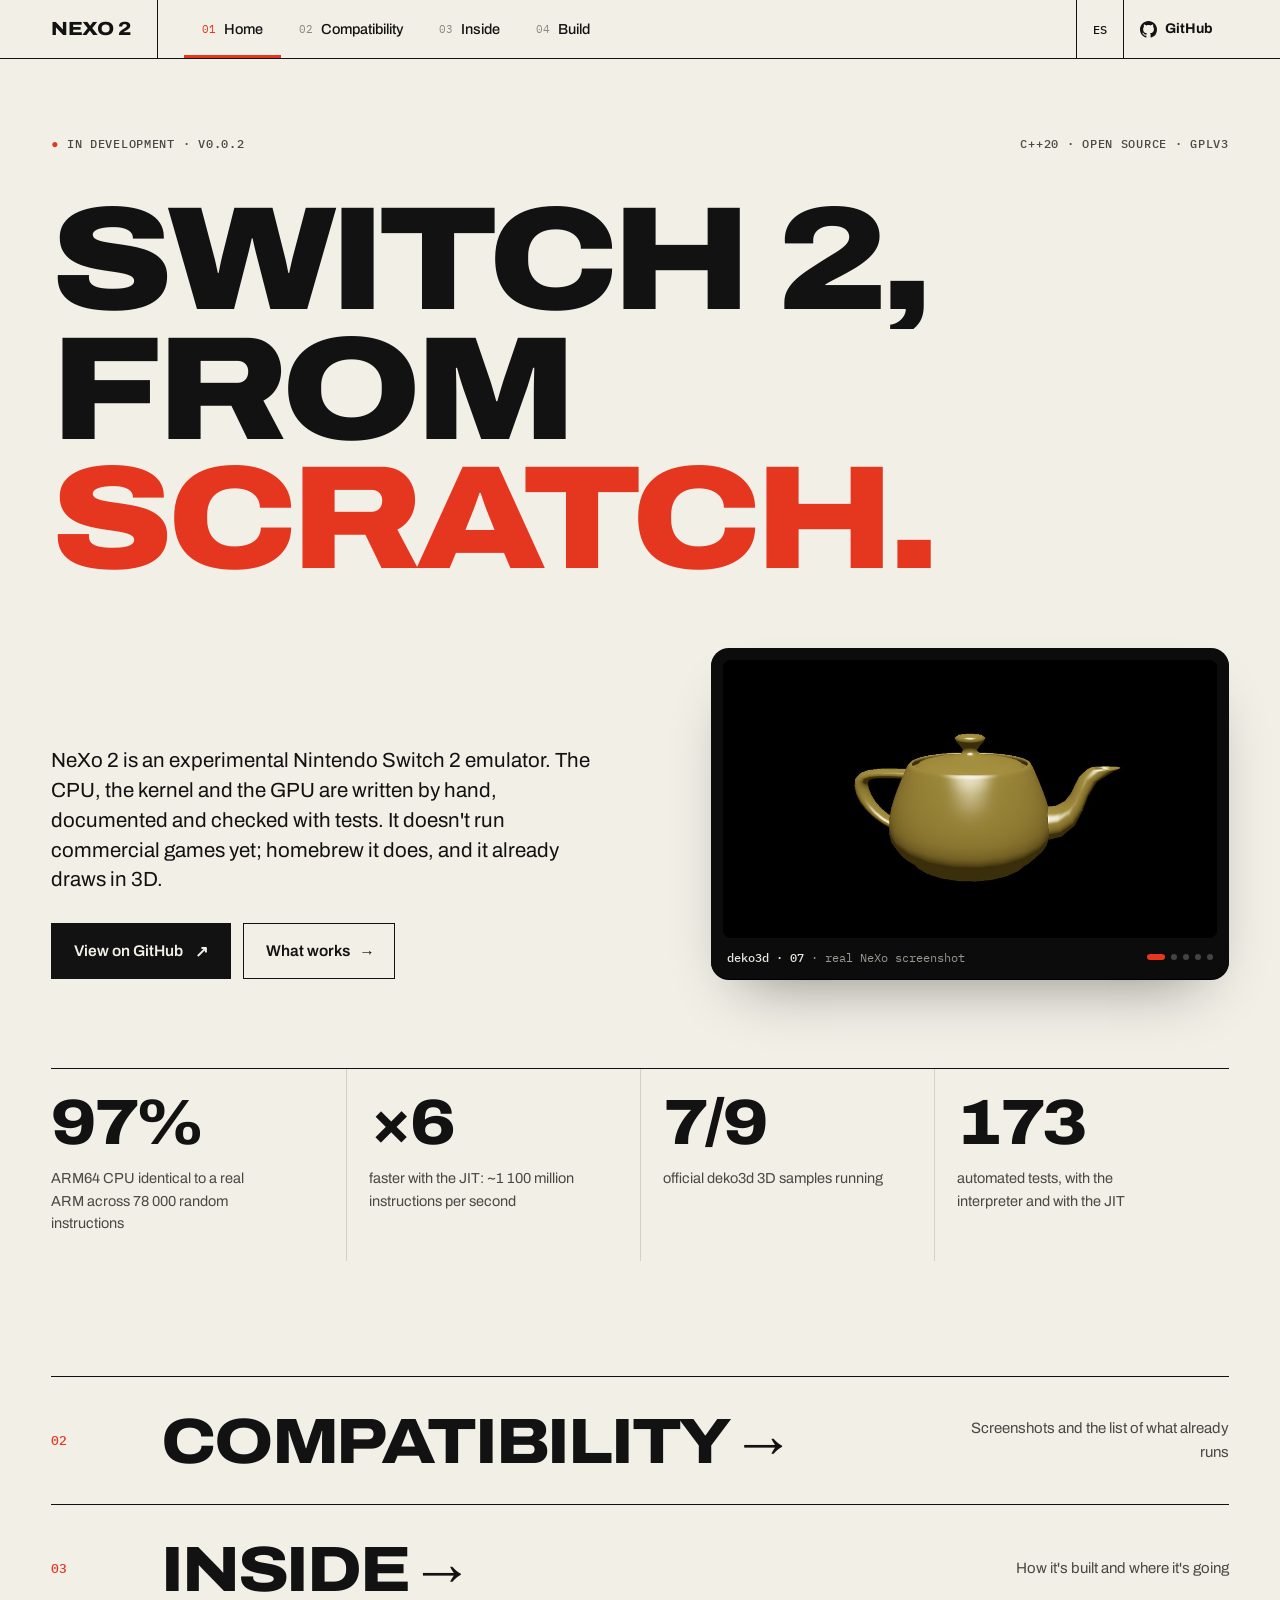
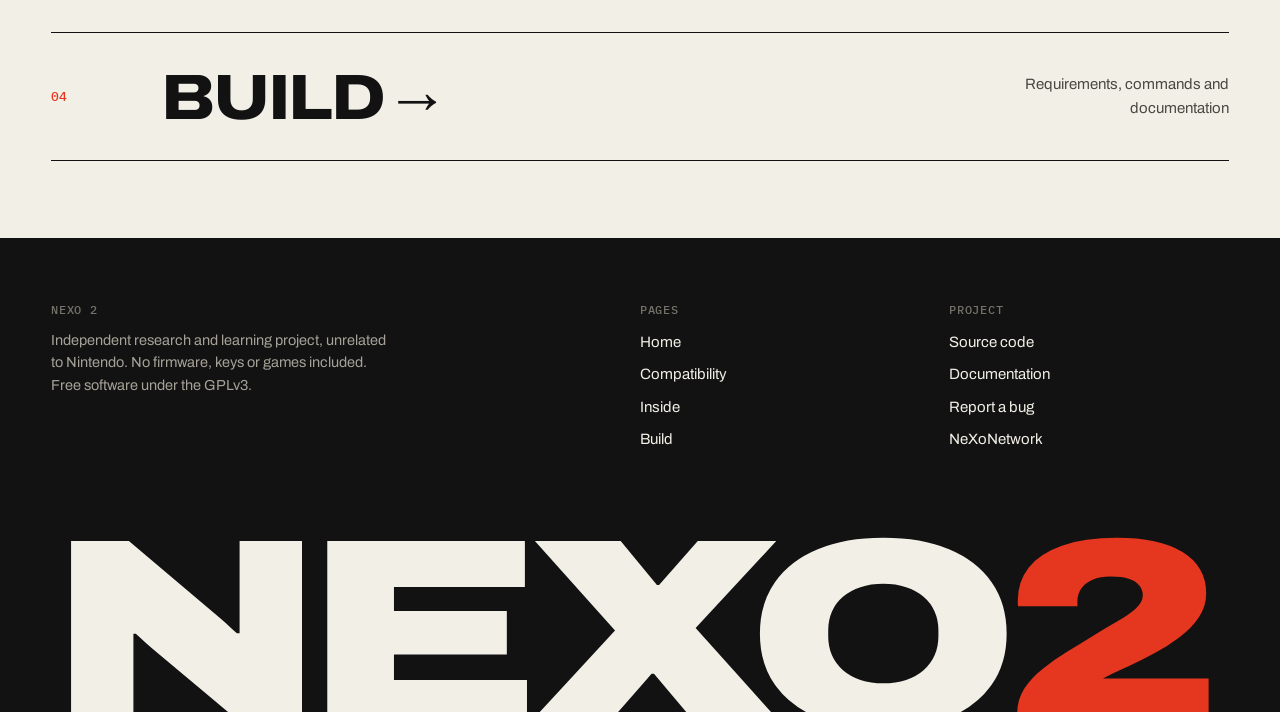
==== commit 938942d0: "Update description of NeXo 2 emulator" ====
--- a/index.html
+++ b/index.html
@@ -49,7 +49,7 @@
     </h1>
     <div class="hero-grid">
       <div class="reveal" style="--d:.3s">
-        <p class="lede" data-i18n="home.lede">NeXo 2 es un emulador experimental de Nintendo Switch 2. La CPU, el kernel y la GPU están escritos a mano, documentados y comprobados con tests. Aún no ejecuta juegos comerciales; homebrew sí, y ya dibuja en 3D.</p>
+        <p class="lede" data-i18n="home.lede">NeXo 2 es un emulador experimental de Nintendo Switch 2. La CPU, el kernel y la GPU están escritos desde cero, documentados y comprobados con tests. Aún no ejecuta juegos comerciales; homebrew sí, y ya dibuja en 3D.</p>
         <div class="actions">
           <a class="btn" href="https://github.com/NeXoNetwork/NeXo2-emu" data-i18n="home.cta1">Ver en GitHub</a>
           <a class="btn line-btn" href="compatibilidad.html" data-i18n="home.cta2">Qué funciona</a>
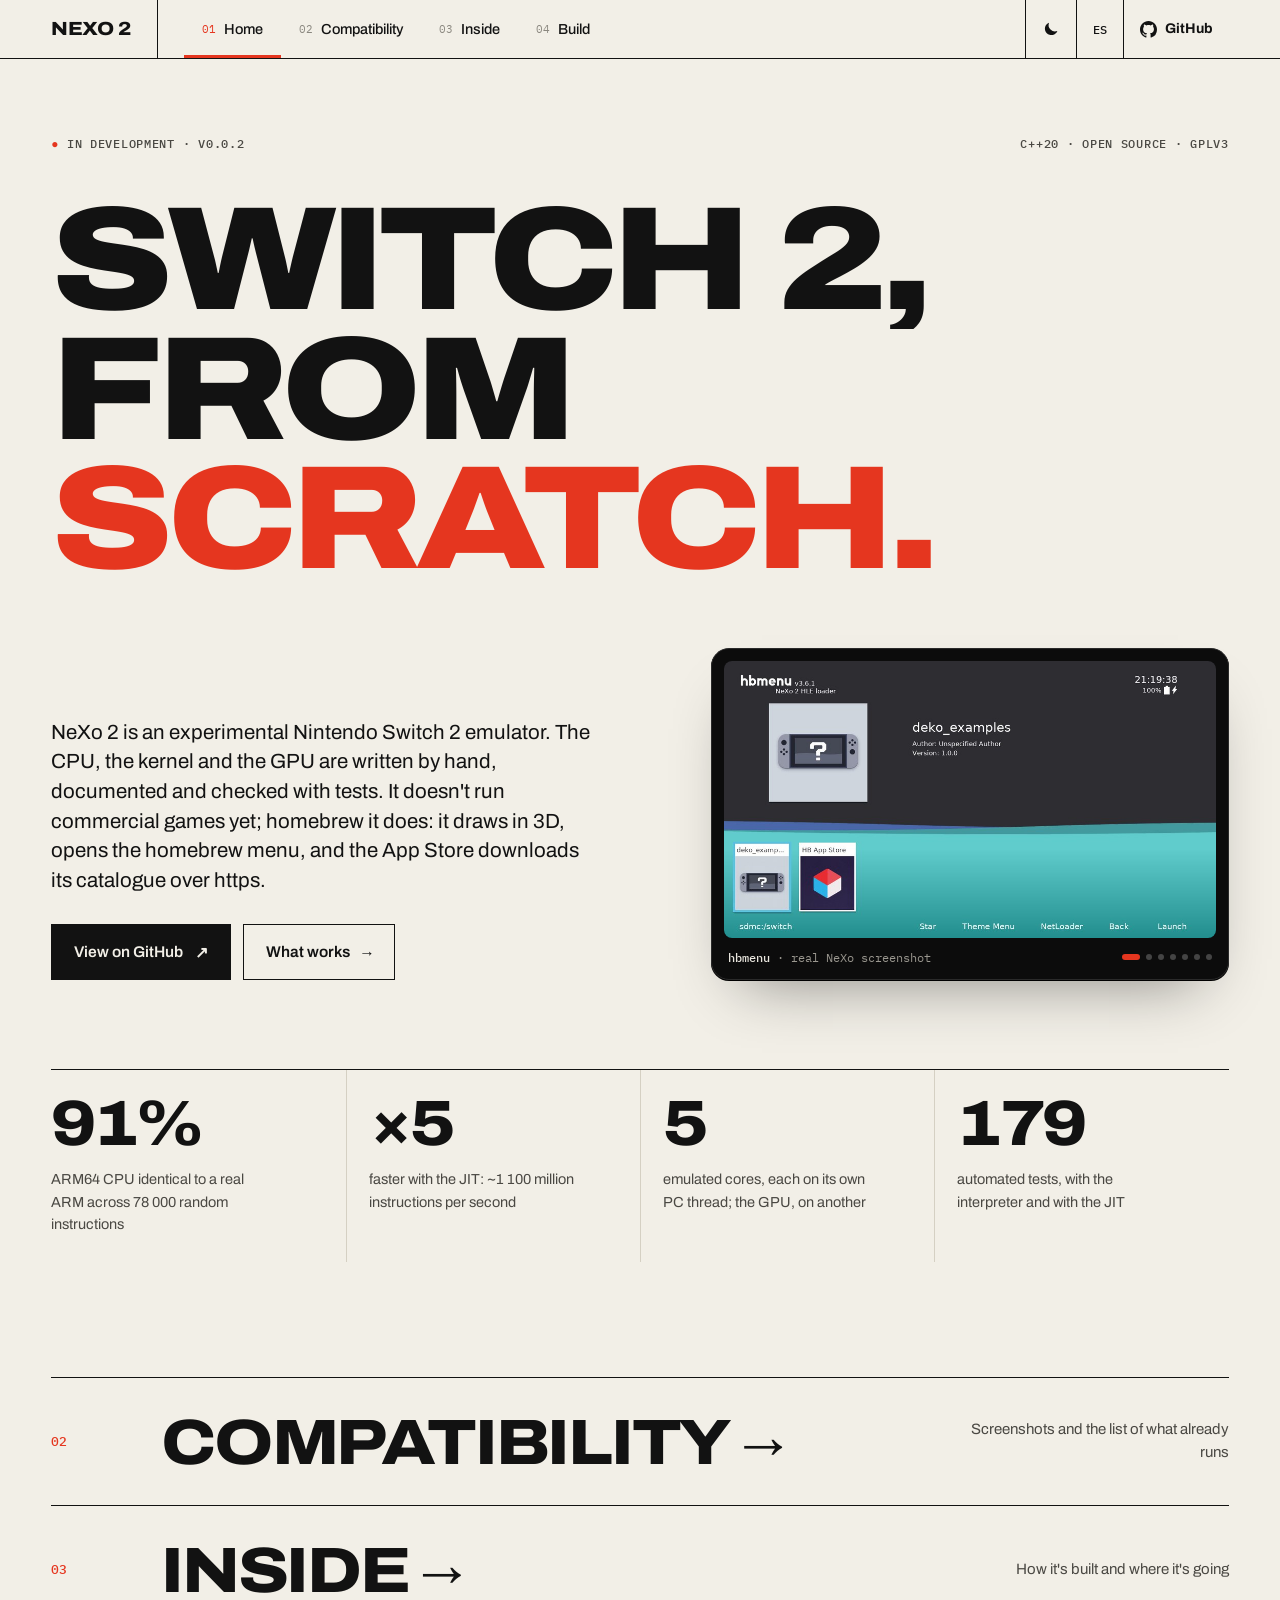
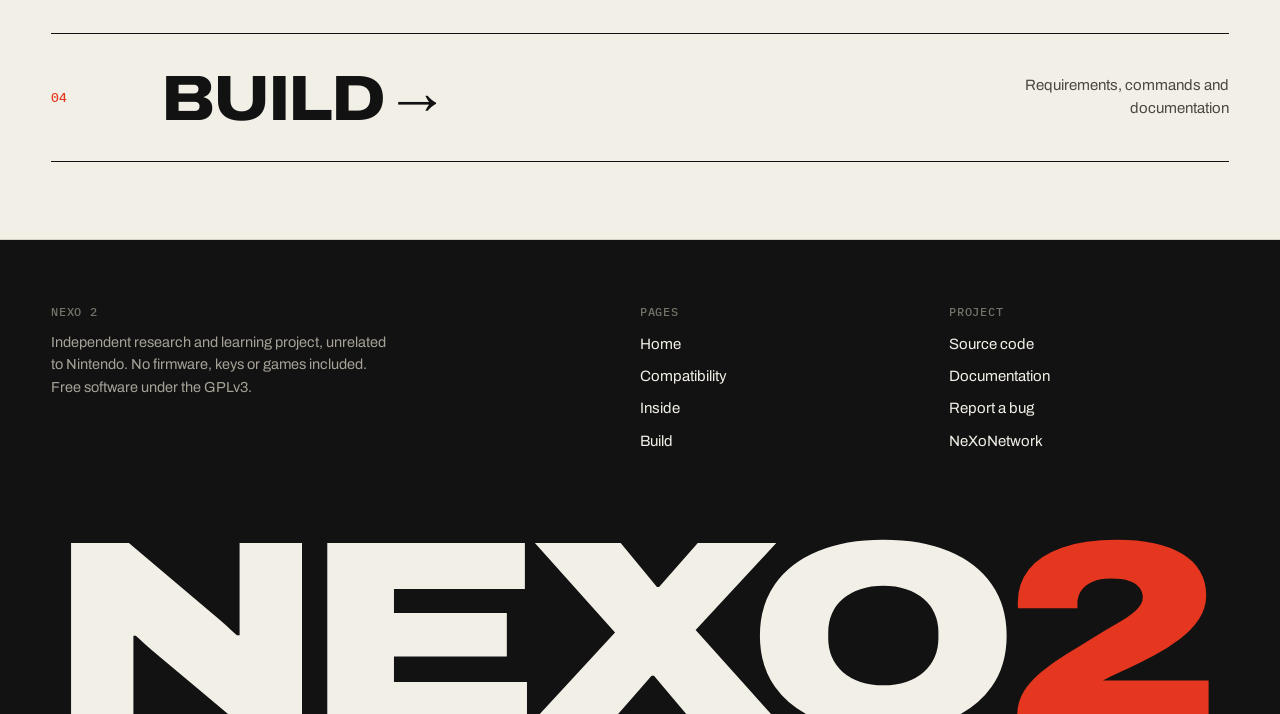
==== commit c77cff10: "Web: novedades y tema oscuro" ====
--- a/index.html
+++ b/index.html
@@ -5,7 +5,8 @@
   <meta name="viewport" content="width=device-width, initial-scale=1">
   <title data-i18n="meta.home">NeXo 2 — Emulador experimental de Nintendo Switch 2</title>
   <meta name="description" content="NeXo 2 es un emulador experimental y de código abierto de Nintendo Switch 2, escrito desde cero en C++20.">
-  <meta name="theme-color" content="#f2efe7">
+  <meta name="theme-color" content="#f2efe7" id="theme-color">
+  <meta name="color-scheme" content="light dark">
   <meta property="og:title" content="NeXo 2 — Emulador experimental de Nintendo Switch 2">
   <meta property="og:description" content="NeXo 2 es un emulador experimental y de código abierto de Nintendo Switch 2, escrito desde cero en C++20.">
   <meta property="og:image" content="assets/og.jpg">
@@ -15,7 +16,7 @@
   <link rel="apple-touch-icon" href="assets/apple-touch-icon.png">
   <link rel="preload" href="assets/fonts/archivo.woff2" as="font" type="font/woff2" crossorigin>
   <link rel="stylesheet" href="style.css">
-  <script>document.documentElement.classList.add("js")</script>
+  <script>(function(){var d=document.documentElement,t=null;d.classList.add("js");try{t=localStorage.getItem("nexo-theme")}catch(e){}if(t!=="light"&&t!=="dark")t=matchMedia("(prefers-color-scheme: dark)").matches?"dark":"light";d.setAttribute("data-theme",t);document.getElementById("theme-color").content=t==="dark"?"#121211":"#f2efe7"})()</script>
 </head>
 <body>
 <a class="skip" href="#main" data-i18n="skip">Saltar al contenido</a>
@@ -29,6 +30,7 @@
       <a href="compilar.html"><span>04</span><em data-i18n="nav.build" style="font-style:normal">Compilar</em></a>
     </nav>
     <div class="tools">
+      <button class="theme" id="theme" type="button" aria-label="Tema claro u oscuro / Light or dark theme" aria-pressed="false"><svg viewBox="0 0 24 24" aria-hidden="true"><g class="sun"><circle cx="12" cy="12" r="4.2"/><path d="M12 1.8v3M12 19.2v3M1.8 12h3M19.2 12h3M4.8 4.8l2.1 2.1M17.1 17.1l2.1 2.1M4.8 19.2l2.1-2.1M17.1 6.9l2.1-2.1"/></g><path class="moon" d="M20.5 14.6A8.6 8.6 0 0 1 9.4 3.5a8.6 8.6 0 1 0 11.1 11.1z"/></svg></button>
       <button class="lang" id="lang" type="button" aria-label="Cambiar idioma / Change language">EN</button>
       <a class="gh" href="https://github.com/NeXoNetwork/NeXo2-emu"><svg viewBox="0 0 16 16" aria-hidden="true"><path d="M8 0C3.58 0 0 3.58 0 8c0 3.54 2.29 6.53 5.47 7.59.4.07.55-.17.55-.38 0-.19-.01-.82-.01-1.49-2.01.37-2.53-.49-2.69-.94-.09-.23-.48-.94-.82-1.13-.28-.15-.68-.52-.01-.53.63-.01 1.08.58 1.23.82.72 1.21 1.87.87 2.33.66.07-.52.28-.87.51-1.07-1.78-.2-3.64-.89-3.64-3.95 0-.87.31-1.59.82-2.15-.08-.2-.36-1.02.08-2.12 0 0 .67-.21 2.2.82.64-.18 1.32-.27 2-.27.68 0 1.36.09 2 .27 1.53-1.04 2.2-.82 2.2-.82.44 1.1.16 1.92.08 2.12.51.56.82 1.27.82 2.15 0 3.07-1.87 3.75-3.65 3.95.29.25.54.73.54 1.48 0 1.07-.01 1.93-.01 2.2 0 .21.15.46.55.38A8.013 8.013 0 0016 8c0-4.42-3.58-8-8-8z"/></svg><b>GitHub</b></a>
       <button class="burger" id="burger" type="button" aria-label="Menú" aria-expanded="false" aria-controls="menu"><i></i><i></i></button>
@@ -49,7 +51,7 @@
     </h1>
     <div class="hero-grid">
       <div class="reveal" style="--d:.3s">
-        <p class="lede" data-i18n="home.lede">NeXo 2 es un emulador experimental de Nintendo Switch 2. La CPU, el kernel y la GPU están escritos desde cero, documentados y comprobados con tests. Aún no ejecuta juegos comerciales; homebrew sí, y ya dibuja en 3D.</p>
+        <p class="lede" data-i18n="home.lede">NeXo 2 es un emulador experimental de Nintendo Switch 2. La CPU, el kernel y la GPU están escritos a mano, documentados y comprobados con tests. Aún no ejecuta juegos comerciales; homebrew sí: dibuja en 3D, abre el menú de homebrew y la App Store descarga su catálogo por https.</p>
         <div class="actions">
           <a class="btn" href="https://github.com/NeXoNetwork/NeXo2-emu" data-i18n="home.cta1">Ver en GitHub</a>
           <a class="btn line-btn" href="compatibilidad.html" data-i18n="home.cta2">Qué funciona</a>
@@ -57,21 +59,23 @@
       </div>
       <figure class="screen reveal" style="--d:.2s" id="screen">
         <div class="screen-inner">
-          <img src="assets/shot-teapot.jpg" alt="Tetera con luz" data-cap="deko3d · 07" class="on" width="960" height="540">
+          <img src="assets/shot-hbmenu.jpg" alt="hbmenu" data-cap="hbmenu" class="on" width="960" height="540">
+          <img src="assets/shot-appstore.jpg" alt="Homebrew App Store" data-cap="HB App Store" width="960" height="540" loading="lazy">
+          <img src="assets/shot-teapot.jpg" alt="Tetera con luz" data-cap="deko3d · 07" width="960" height="540" loading="lazy">
           <img src="assets/shot-texture.jpg" alt="Cubo con textura" data-cap="deko3d · 04" width="960" height="540" loading="lazy">
           <img src="assets/shot-msaa.jpg" alt="MSAA" data-cap="deko3d · 06" width="960" height="540" loading="lazy">
           <img src="assets/shot-triangle.jpg" alt="Triángulo" data-cap="deko3d · 02" width="960" height="540" loading="lazy">
           <img src="assets/screen-pong.png" alt="UMSDPong" data-cap="libnx" width="960" height="540" loading="lazy">
         </div>
-        <figcaption><span><b id="cap">deko3d · 07</b> · <span data-i18n="home.capnote">captura real de NeXo</span></span><span class="dots"><i class="on"></i><i></i><i></i><i></i><i></i></span></figcaption>
+        <figcaption><span><b id="cap">hbmenu</b> · <span data-i18n="home.capnote">captura real de NeXo</span></span><span class="dots"><i class="on"></i><i></i><i></i><i></i><i></i><i></i><i></i></span></figcaption>
       </figure>
     </div>
 
     <div class="facts">
       <div class="fact reveal"><b><span class="count" data-to="100">100</span>%</b><span data-i18n="home.f1">CPU ARM64 idéntica a un ARM real en 78&nbsp;000 instrucciones al azar</span></div>
       <div class="fact reveal" style="--d:.08s"><b>×<span class="count" data-to="6">6</span></b><span data-i18n="home.f2">más rápida con el JIT: ~1&nbsp;100 millones de instrucciones por segundo</span></div>
-      <div class="fact reveal" style="--d:.16s"><b><span class="count" data-to="7">7</span>/9</b><span data-i18n="home.f3">ejemplos 3D oficiales de deko3d funcionando</span></div>
-      <div class="fact reveal" style="--d:.24s"><b><span class="count" data-to="178">178</span></b><span data-i18n="home.f4">tests automáticos, con intérprete y con JIT</span></div>
+      <div class="fact reveal" style="--d:.16s"><b><span class="count" data-to="6">6</span></b><span data-i18n="home.f3">núcleos emulados, cada uno en su propio hilo del PC; la GPU, en otro</span></div>
+      <div class="fact reveal" style="--d:.24s"><b><span class="count" data-to="196">196</span></b><span data-i18n="home.f4">tests automáticos, con intérprete y con JIT</span></div>
     </div>
   </section>
 
--- a/style.css
+++ b/style.css
@@ -26,6 +26,45 @@
   --mono: "Plex Mono", ui-monospace, Consolas, monospace;
   --ease: cubic-bezier(.2, .75, .1, 1);
   --pad: clamp(20px, 4vw, 56px);
+  /* Lo que no cambia de lado con el tema: pie, terminal y bloques de codigo */
+  --foot-bg: #121212;
+  --foot-fg: #f2efe7;
+  --dark-box: #111;
+  --dark-line: #2a2a2a;
+  --hover-muted: #bdb9ae;
+  color-scheme: light;
+}
+
+/* ---------- Tema oscuro ----------
+   Mismo papel y tinta, al reves. Se elige con el boton (se guarda) o sigue al sistema. */
+:root[data-theme="dark"] {
+  --paper: #121211;
+  --paper-2: #1d1c1a;
+  --ink: #ece8de;
+  --ink-2: #b4b0a6;
+  --ink-3: #7f7c74;
+  --rule: #2f2d29;
+  --red: #f24a31;
+  --blue: #6aa5ff;
+  --ok: #4fc47d;
+  --foot-bg: #0a0a09;
+  --foot-fg: #ece8de;
+  --dark-box: #0a0a09;
+  --dark-line: #2f2d29;
+  --hover-muted: #4a4843;
+  color-scheme: dark;
+}
+@media (prefers-color-scheme: dark) {
+  :root:not([data-theme="light"]) {
+    --paper: #121211; --paper-2: #1d1c1a; --ink: #ece8de; --ink-2: #b4b0a6; --ink-3: #7f7c74;
+    --rule: #2f2d29; --red: #f24a31; --blue: #6aa5ff; --ok: #4fc47d;
+    --foot-bg: #0a0a09; --foot-fg: #ece8de; --dark-box: #0a0a09; --dark-line: #2f2d29; --hover-muted: #4a4843;
+    color-scheme: dark;
+  }
+}
+/* Cambio de tema suave (solo colores) */
+.theme-anim, .theme-anim *, .theme-anim *::before, .theme-anim *::after {
+  transition: background-color .35s ease, color .35s ease, border-color .35s ease, fill .35s ease !important;
 }
 
 @view-transition { navigation: auto; }   /* fundido suave entre paginas (navegadores que lo soportan) */
@@ -79,7 +118,15 @@
 .tools { display: flex; align-items: center; gap: 0; }
 .tools > * { height: 100%; display: flex; align-items: center; padding: 0 16px; border-left: 1px solid var(--ink); }
 .lang { background: none; border: 0; border-left: 1px solid var(--ink); font: 500 12px var(--mono); cursor: pointer; color: var(--ink); }
-.lang:hover, .gh:hover { background: var(--ink); color: var(--paper); }
+.theme { background: none; border: 0; border-left: 1px solid var(--ink); cursor: pointer; color: var(--ink); }
+.theme svg { width: 18px; height: 18px; overflow: visible; }
+.theme .sun { fill: none; stroke: currentColor; stroke-width: 1.8; stroke-linecap: round; transform-origin: 12px 12px; transition: transform .5s var(--ease), opacity .3s; }
+.theme .sun circle { fill: currentColor; stroke: none; }
+.theme .moon { fill: currentColor; transform-origin: 12px 12px; transition: transform .5s var(--ease), opacity .3s; }
+/* En claro se ve la luna (pasar a oscuro); en oscuro, el sol */
+:root:not([data-theme="dark"]) .theme .sun { opacity: 0; transform: rotate(-90deg) scale(.5); }
+:root[data-theme="dark"] .theme .moon { opacity: 0; transform: rotate(90deg) scale(.5); }
+.lang:hover, .gh:hover, .theme:hover { background: var(--ink); color: var(--paper); }
 .gh { text-decoration: none; font-size: 14px; font-weight: 600; gap: 8px; transition: background .2s, color .2s; }
 .gh svg { width: 17px; height: 17px; fill: currentColor; }
 .burger { display: none; background: none; border: 0; border-left: 1px solid var(--ink); cursor: pointer; padding: 0 18px; }
@@ -130,7 +177,7 @@
 
 /* Pantalla con capturas reales que se van turnando */
 .screen {
-  position: relative; margin: 0; background: #0c0c0c; border-radius: 18px; padding: 12px;
+  position: relative; margin: 0; background: #0c0c0c; border-radius: 18px; padding: 12px; border: 1px solid var(--dark-line);
   box-shadow: 0 1px 0 #000, 0 30px 60px -30px rgba(0, 0, 0, .45);
 }
 .screen-inner { position: relative; aspect-ratio: 16 / 9; overflow: hidden; border-radius: 8px; background: #000; }
@@ -165,7 +212,7 @@
 .index .n { font: 500 13px var(--mono); color: var(--red); }
 .index .t { font-weight: 800; font-stretch: 115%; text-transform: uppercase; font-size: clamp(30px, 5vw, 70px); line-height: 1; letter-spacing: -.035em; }
 .index .d { font-size: 15px; color: var(--ink-2); max-width: 30ch; text-align: right; transition: color .3s; }
-.index a:hover .d { color: #bdb9ae; }
+.index a:hover .d { color: var(--hover-muted); }
 .index .arrow { display: inline-block; margin-left: 14px; font-family: var(--mono); transition: transform .4s var(--ease); }
 .index a:hover .arrow { transform: translateX(8px); }
 
@@ -185,7 +232,7 @@
 .shot { margin: 0; grid-column: span 4; }
 .shot.big { grid-column: span 8; grid-row: span 2; }
 .shot.half { grid-column: span 6; }
-.shot .frame { background: #0c0c0c; padding: 8px; border-radius: 12px; overflow: hidden; }
+.shot .frame { background: #0c0c0c; padding: 8px; border-radius: 12px; overflow: hidden; border: 1px solid var(--dark-line); }
 .shot .frame div { overflow: hidden; border-radius: 6px; aspect-ratio: 16 / 9; }
 .shot.big .frame div { aspect-ratio: auto; height: 100%; }
 .shot.big .frame { height: calc(100% - 52px); }
@@ -240,8 +287,8 @@
 .bar i { position: absolute; inset: 0 auto 0 0; width: var(--w, 0%); background: var(--ink); transition: width 1.6s var(--ease); }
 .bar-legend { display: flex; justify-content: space-between; font: 500 12px var(--mono); color: var(--ink-2); margin-bottom: 10px; }
 
-.term { background: #111; color: #d9d6cd; border-radius: 12px; overflow: hidden; }
-.term-head { display: flex; justify-content: space-between; padding: 12px 18px; border-bottom: 1px solid #2a2a2a; font: 400 12px var(--mono); color: #8a877f; }
+.term { background: var(--dark-box); color: #d9d6cd; border-radius: 12px; overflow: hidden; border: 1px solid var(--dark-line); }
+.term-head { display: flex; justify-content: space-between; padding: 12px 18px; border-bottom: 1px solid var(--dark-line); font: 400 12px var(--mono); color: #8a877f; }
 .term pre { margin: 0; padding: 20px 18px 24px; min-height: 250px; font: 400 13.5px/1.75 var(--mono); white-space: pre-wrap; }
 .term .ok { color: #7bd88f; }
 .term .dim { color: #6b6964; }
@@ -255,8 +302,8 @@
 .steps li::before { counter-increment: step; content: "0" counter(step); font: 500 13px var(--mono); color: var(--red); padding-top: 3px; }
 .steps b { display: block; font-weight: 700; }
 .steps span { color: var(--ink-2); font-size: 15.5px; }
-.code { background: #111; color: #e9e6de; border-radius: 12px; overflow: hidden; }
-.code-head { display: flex; justify-content: space-between; align-items: center; padding: 10px 12px 10px 18px; border-bottom: 1px solid #2a2a2a; font: 400 12px var(--mono); color: #8a877f; }
+.code { background: var(--dark-box); color: #e9e6de; border-radius: 12px; overflow: hidden; border: 1px solid var(--dark-line); }
+.code-head { display: flex; justify-content: space-between; align-items: center; padding: 10px 12px 10px 18px; border-bottom: 1px solid var(--dark-line); font: 400 12px var(--mono); color: #8a877f; }
 .copy { font: 500 12px var(--mono); color: #111; background: #e9e6de; border: 0; padding: 7px 12px; cursor: pointer; transition: background .2s; }
 .copy:hover { background: var(--red); color: #fff; }
 .code pre { margin: 0; padding: 20px 18px; overflow-x: auto; font: 400 13.5px/1.95 var(--mono); }
@@ -266,7 +313,7 @@
 .legal-text p { max-width: 70ch; color: var(--ink-2); margin: 0 0 14px; }
 
 /* ---------- Pie ---------- */
-.foot { background: var(--ink); color: var(--paper); margin-top: clamp(40px, 6vw, 80px); padding-top: clamp(36px, 5vw, 64px); overflow: hidden; }
+.foot { background: var(--foot-bg); color: var(--foot-fg); border-top: 1px solid var(--rule); margin-top: clamp(40px, 6vw, 80px); padding-top: clamp(36px, 5vw, 64px); overflow: hidden; }
 .foot-grid { display: grid; grid-template-columns: 2fr 1fr 1fr; gap: 30px; }
 .foot p { margin: 0; color: #a6a298; font-size: 14.5px; max-width: 42ch; }
 .foot h4 { margin: 0 0 12px; font: 500 11.5px var(--mono); text-transform: uppercase; letter-spacing: .06em; color: #75726a; }
@@ -275,7 +322,7 @@
 .foot a:hover { color: var(--red); }
 .foot .foot-word {
   margin: clamp(40px, 6vw, 80px) 0 -.12em; font-weight: 900; font-stretch: 125%; text-transform: uppercase;
-  font-size: clamp(80px, 21vw, 330px); line-height: .8; letter-spacing: -.055em; white-space: nowrap; color: var(--paper);
+  font-size: clamp(80px, 21vw, 330px); line-height: .8; letter-spacing: -.055em; white-space: nowrap; color: var(--foot-fg);
 }
 .foot-word span { color: var(--red); }
 
@@ -315,7 +362,8 @@
   .menu a[aria-current="page"] { color: var(--red); }
   .tools { grid-column: 3; }
   .gh b { display: none; }
-  .burger { display: block; }
+  .tools > * { padding: 0 12px; }
+  .burger { display: block; padding: 0 14px; }
   .index a { grid-template-columns: 44px 1fr; }
   .index .d { grid-column: 2; text-align: left; }
   .index .t { font-size: clamp(24px, 7.2vw, 40px); }
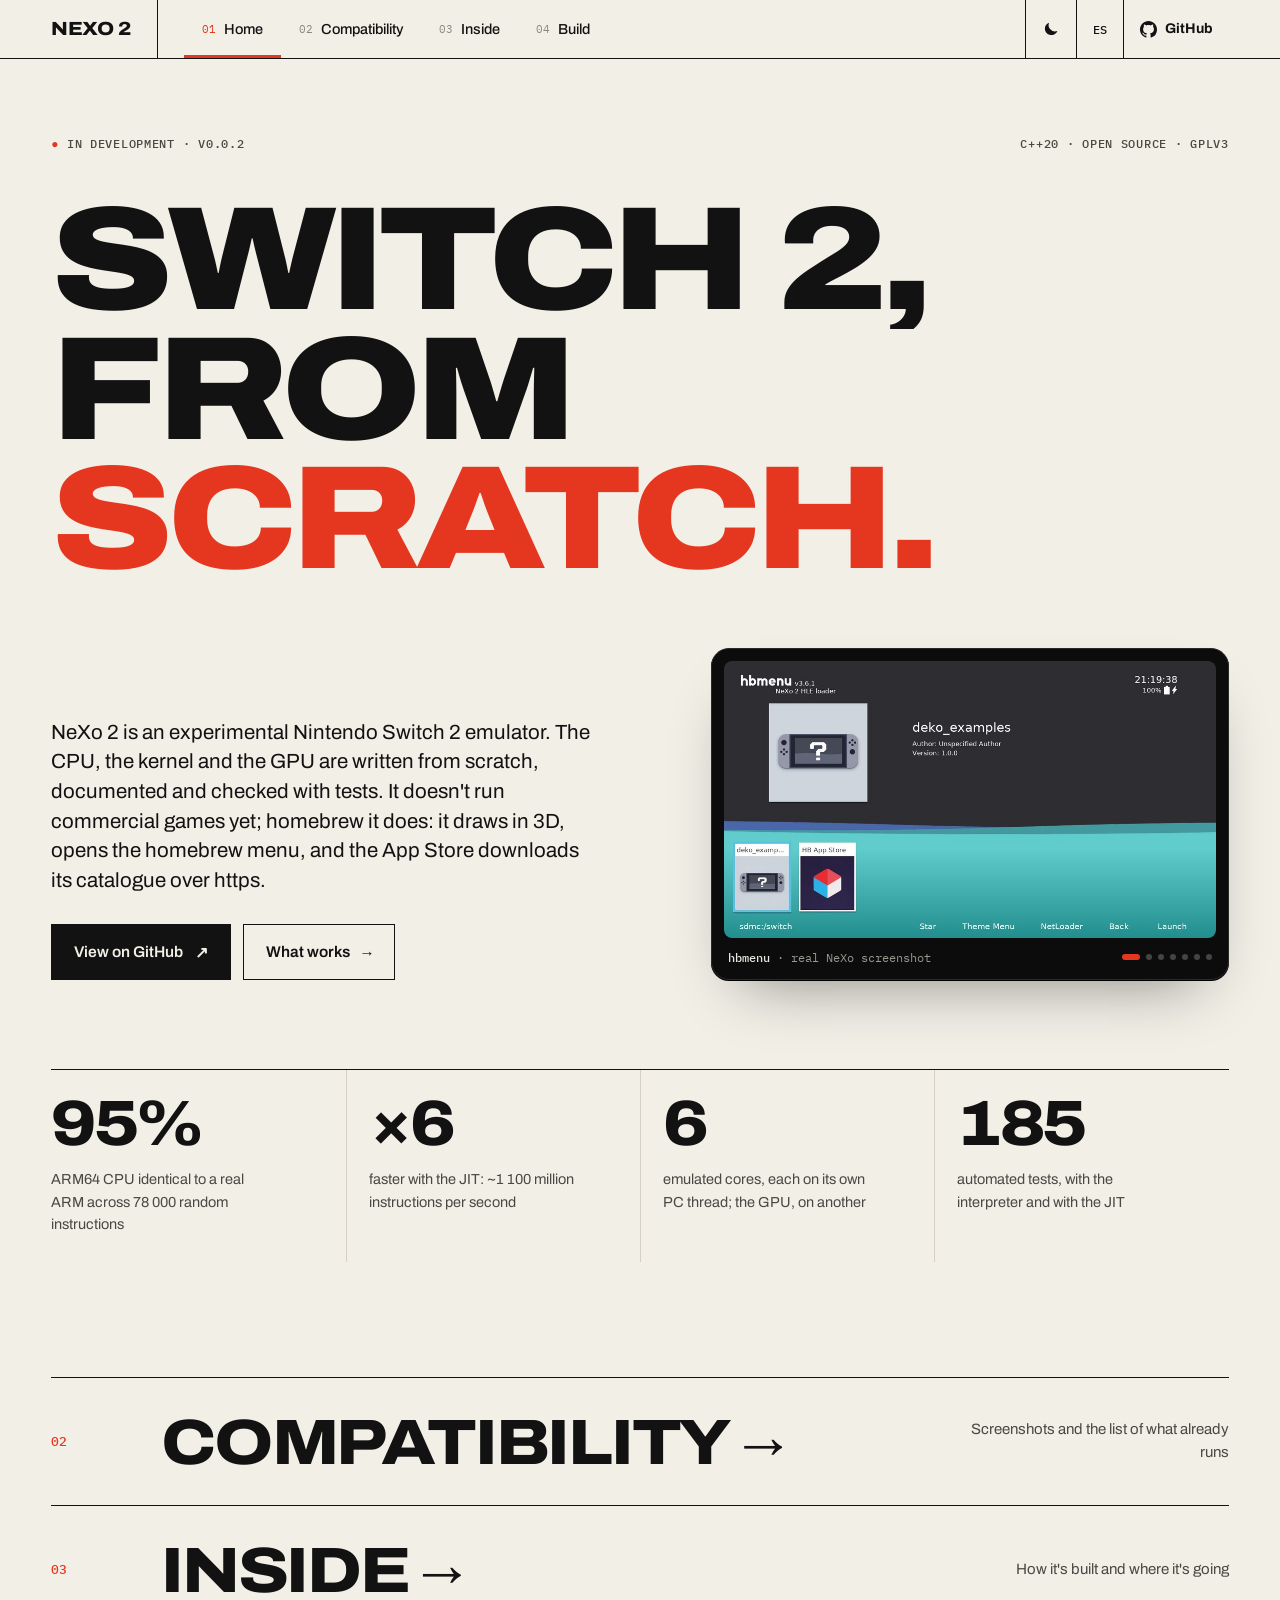
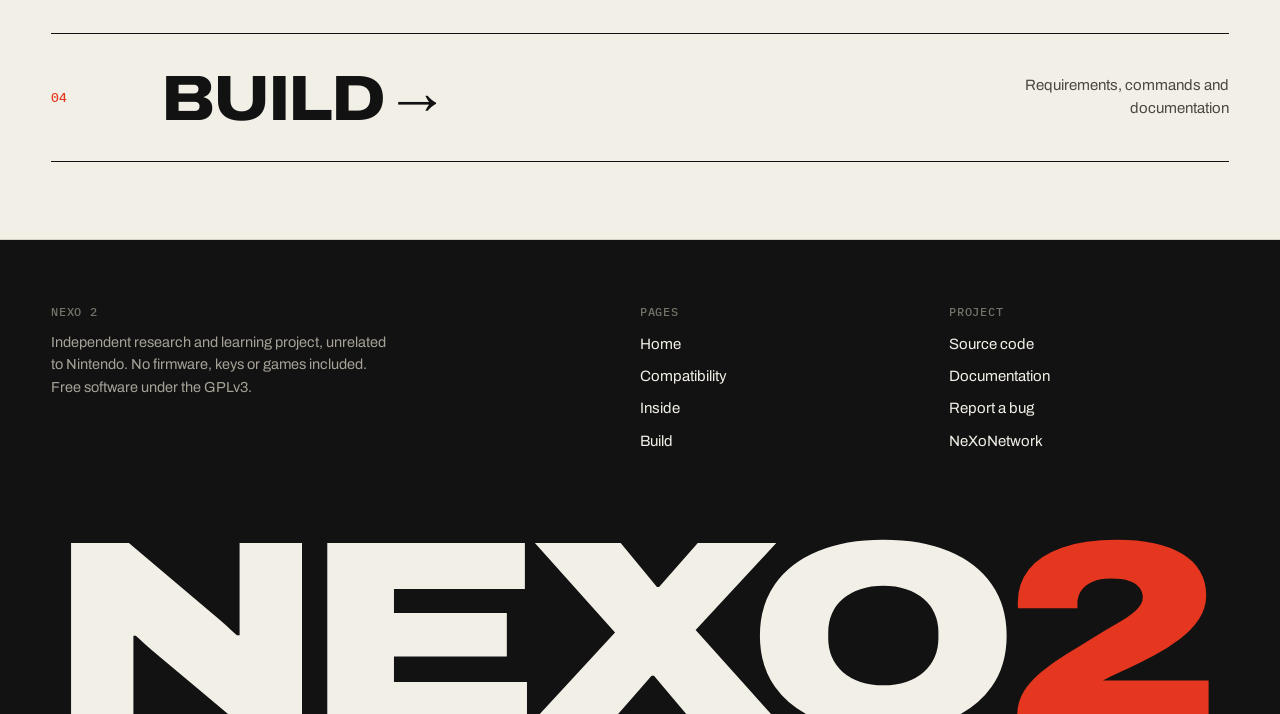
==== commit e9b733cd: "Merge branch 'main' of https://github.com/NeXoNetwork/www" ====
--- a/index.html
+++ b/index.html
@@ -51,7 +51,7 @@
     </h1>
     <div class="hero-grid">
       <div class="reveal" style="--d:.3s">
-        <p class="lede" data-i18n="home.lede">NeXo 2 es un emulador experimental de Nintendo Switch 2. La CPU, el kernel y la GPU están escritos a mano, documentados y comprobados con tests. Aún no ejecuta juegos comerciales; homebrew sí: dibuja en 3D, abre el menú de homebrew y la App Store descarga su catálogo por https.</p>
+        <p class="lede" data-i18n="home.lede">NeXo 2 es un emulador experimental de Nintendo Switch 2. La CPU, el kernel y la GPU están escritos desde cero, documentados y comprobados con tests. Aún no ejecuta juegos comerciales; homebrew sí: dibuja en 3D, abre el menú de homebrew y la App Store descarga su catálogo por https.</p>
         <div class="actions">
           <a class="btn" href="https://github.com/NeXoNetwork/NeXo2-emu" data-i18n="home.cta1">Ver en GitHub</a>
           <a class="btn line-btn" href="compatibilidad.html" data-i18n="home.cta2">Qué funciona</a>
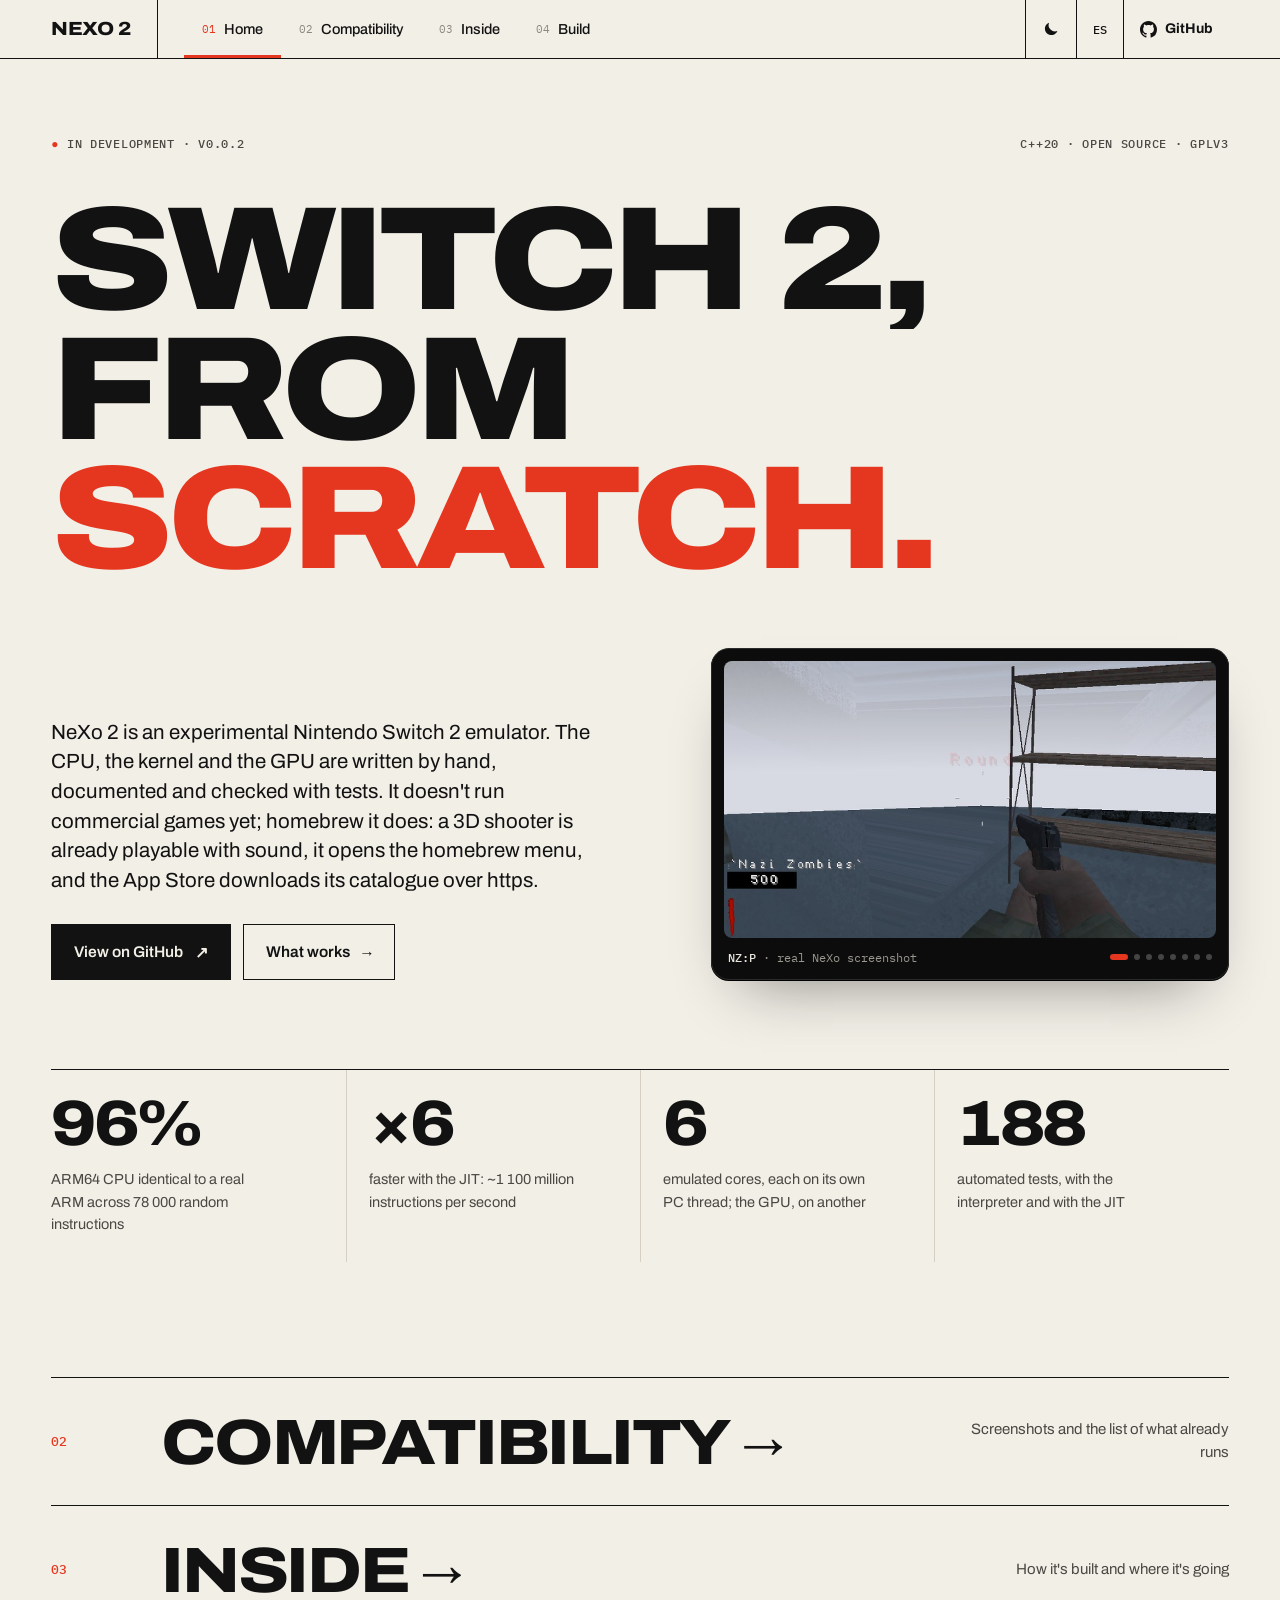
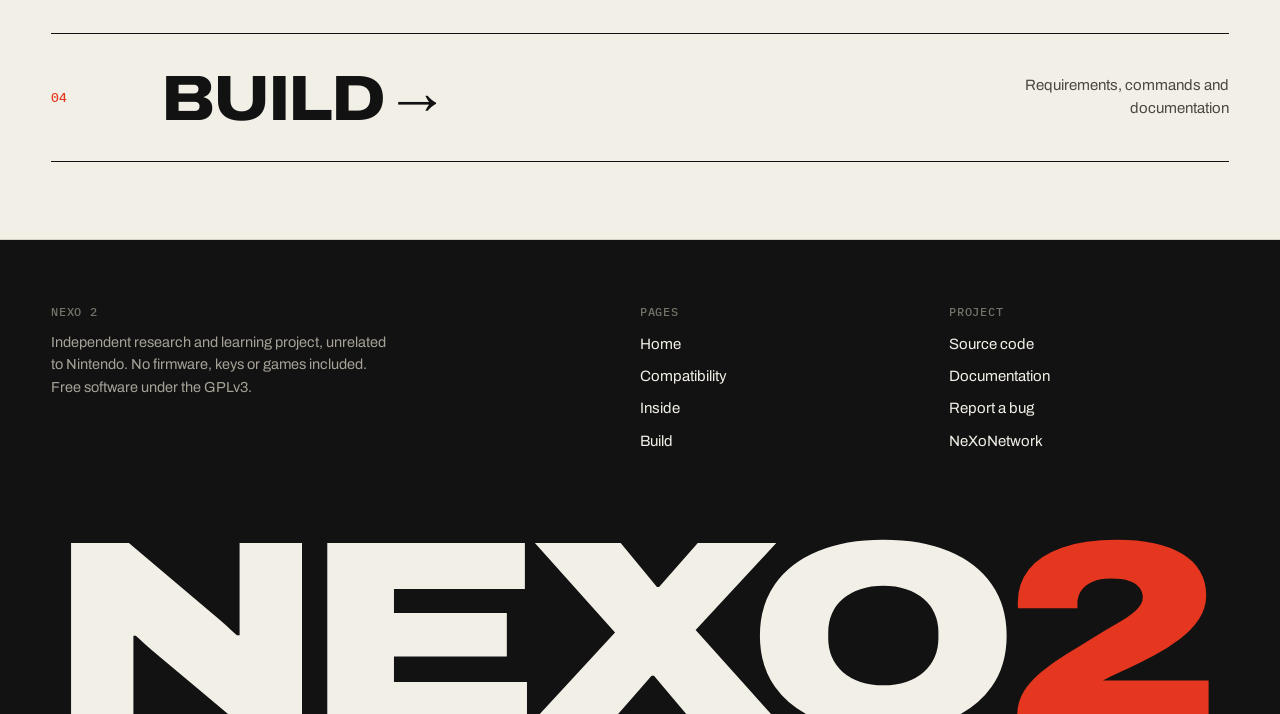
==== commit 5bae6a93: "Add NZP showcase and prerelease links This commit updates the site to highlight Nazi Zombies Portabl" ====
--- a/index.html
+++ b/index.html
@@ -51,7 +51,7 @@
     </h1>
     <div class="hero-grid">
       <div class="reveal" style="--d:.3s">
-        <p class="lede" data-i18n="home.lede">NeXo 2 es un emulador experimental de Nintendo Switch 2. La CPU, el kernel y la GPU están escritos desde cero, documentados y comprobados con tests. Aún no ejecuta juegos comerciales; homebrew sí: dibuja en 3D, abre el menú de homebrew y la App Store descarga su catálogo por https.</p>
+        <p class="lede" data-i18n="home.lede">NeXo 2 es un emulador experimental de Nintendo Switch 2. La CPU, el kernel y la GPU están escritos a mano, documentados y comprobados con tests. Aún no ejecuta juegos comerciales; homebrew sí: ya se juega a un shooter en 3D con sonido, abre el menú de homebrew y la App Store descarga su catálogo por https.</p>
         <div class="actions">
           <a class="btn" href="https://github.com/NeXoNetwork/NeXo2-emu" data-i18n="home.cta1">Ver en GitHub</a>
           <a class="btn line-btn" href="compatibilidad.html" data-i18n="home.cta2">Qué funciona</a>
@@ -59,7 +59,8 @@
       </div>
       <figure class="screen reveal" style="--d:.2s" id="screen">
         <div class="screen-inner">
-          <img src="assets/shot-hbmenu.jpg" alt="hbmenu" data-cap="hbmenu" class="on" width="960" height="540">
+          <img src="assets/shot-nzp.jpg" alt="Nazi Zombies Portable" data-cap="NZ:P" class="on" width="960" height="540">
+          <img src="assets/shot-hbmenu.jpg" alt="hbmenu" data-cap="hbmenu" width="960" height="540" loading="lazy">
           <img src="assets/shot-appstore.jpg" alt="Homebrew App Store" data-cap="HB App Store" width="960" height="540" loading="lazy">
           <img src="assets/shot-teapot.jpg" alt="Tetera con luz" data-cap="deko3d · 07" width="960" height="540" loading="lazy">
           <img src="assets/shot-texture.jpg" alt="Cubo con textura" data-cap="deko3d · 04" width="960" height="540" loading="lazy">
@@ -67,7 +68,7 @@
           <img src="assets/shot-triangle.jpg" alt="Triángulo" data-cap="deko3d · 02" width="960" height="540" loading="lazy">
           <img src="assets/screen-pong.png" alt="UMSDPong" data-cap="libnx" width="960" height="540" loading="lazy">
         </div>
-        <figcaption><span><b id="cap">hbmenu</b> · <span data-i18n="home.capnote">captura real de NeXo</span></span><span class="dots"><i class="on"></i><i></i><i></i><i></i><i></i><i></i><i></i></span></figcaption>
+        <figcaption><span><b id="cap">NZ:P</b> · <span data-i18n="home.capnote">captura real de NeXo</span></span><span class="dots"><i class="on"></i><i></i><i></i><i></i><i></i><i></i><i></i><i></i></span></figcaption>
       </figure>
     </div>
 
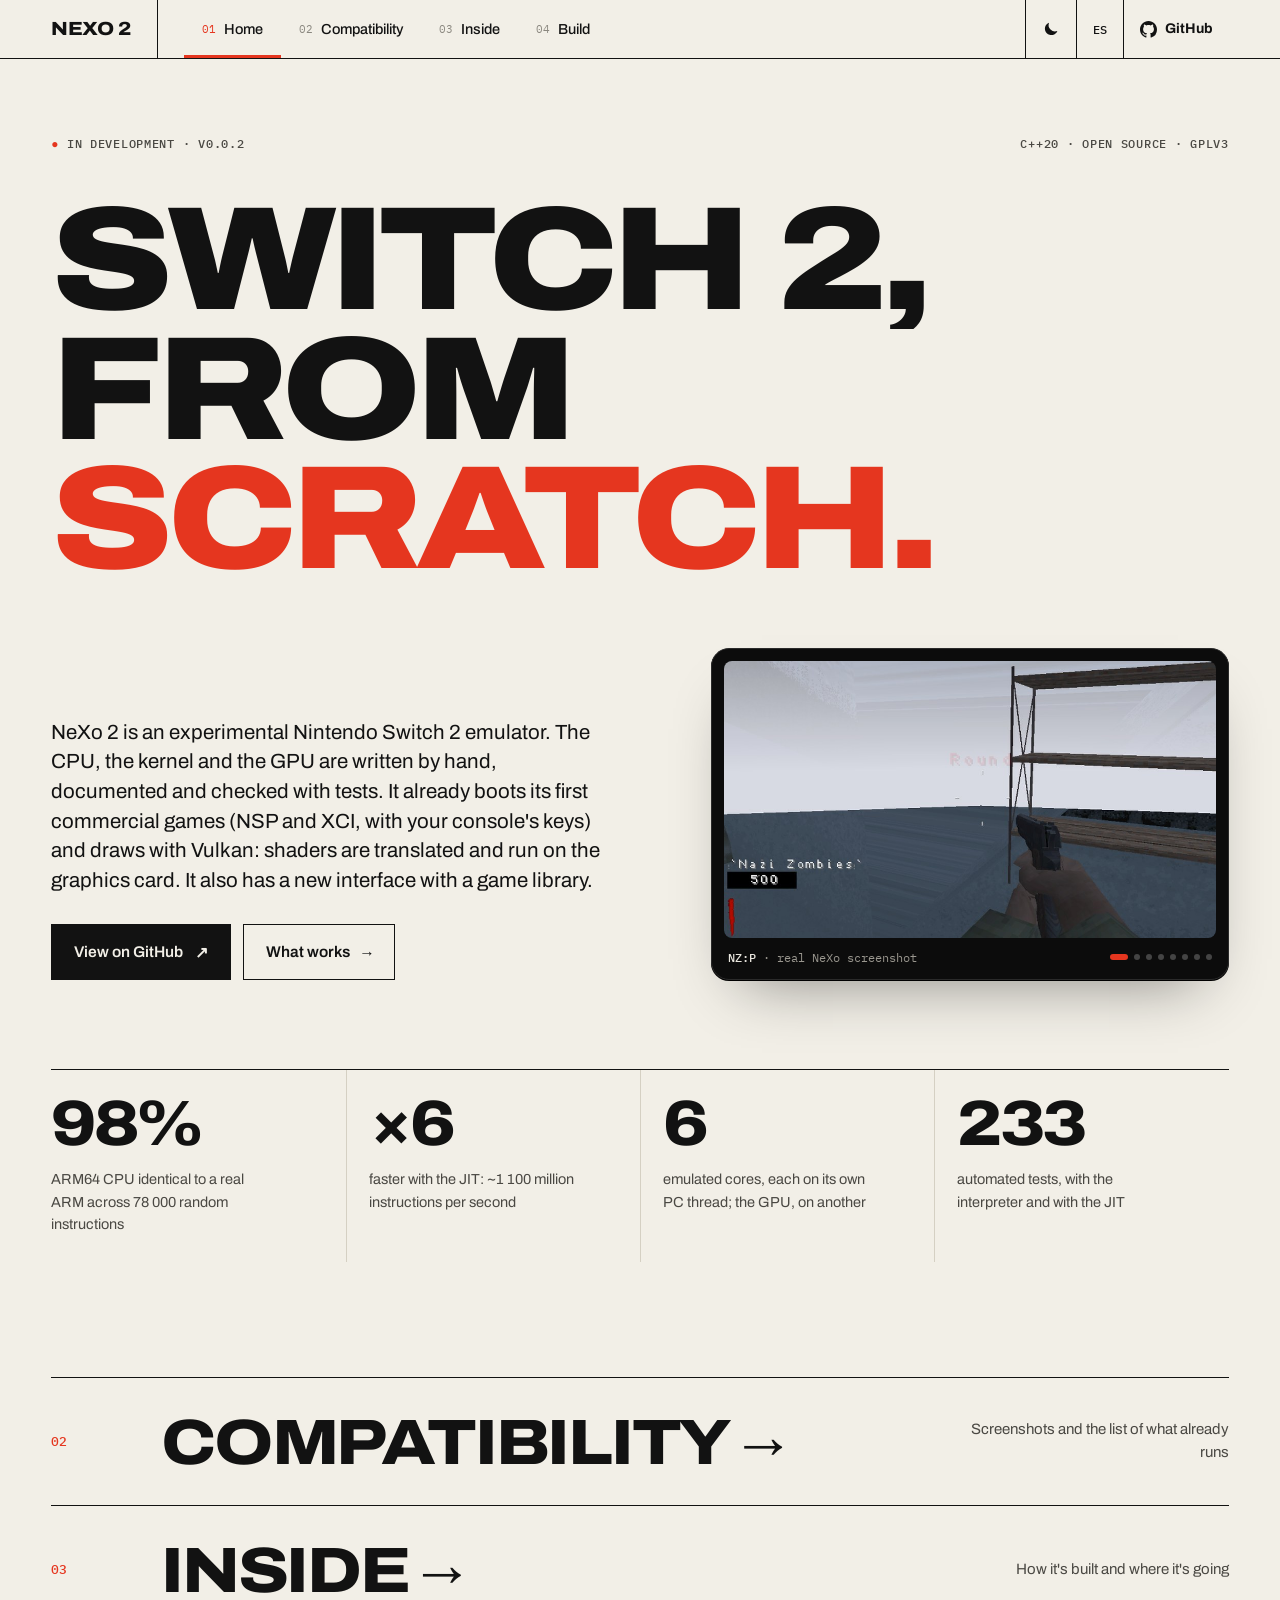
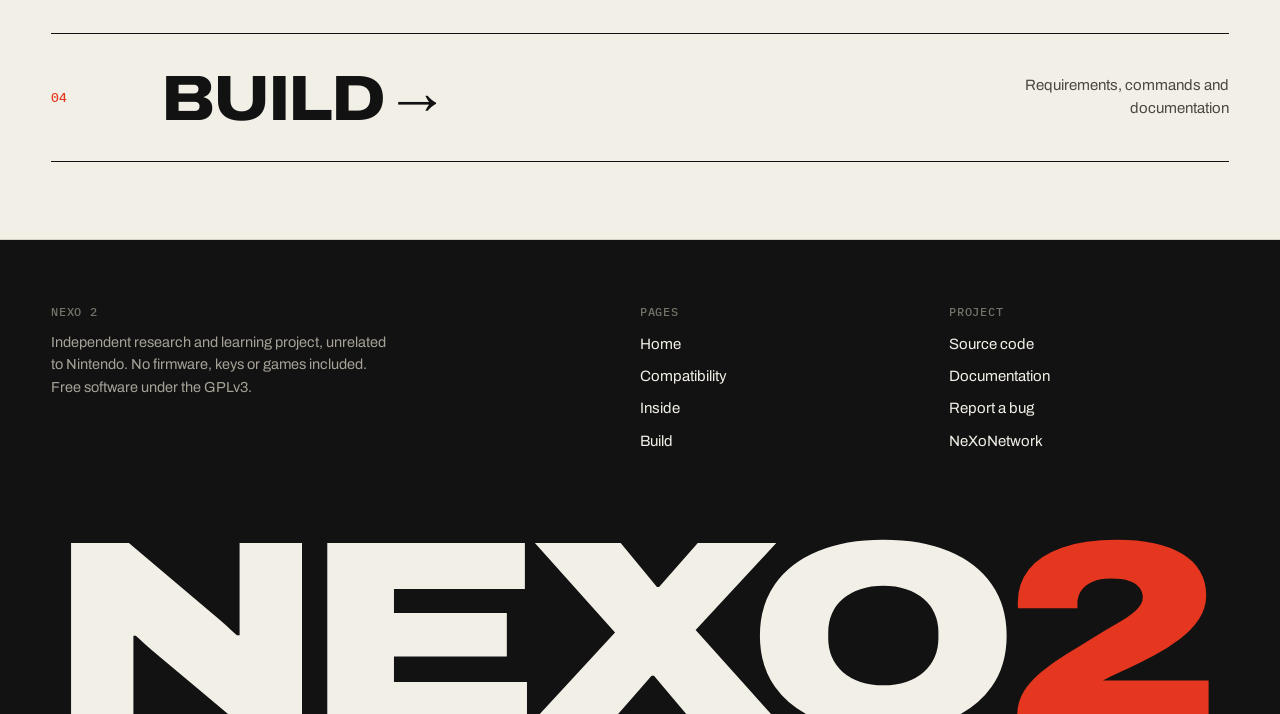
==== commit b174bbc6: "Update for commercial games, Vulkan shaders on the GPU and the Qt interface Compatibility: Excitebik" ====
--- a/index.html
+++ b/index.html
@@ -51,7 +51,7 @@
     </h1>
     <div class="hero-grid">
       <div class="reveal" style="--d:.3s">
-        <p class="lede" data-i18n="home.lede">NeXo 2 es un emulador experimental de Nintendo Switch 2. La CPU, el kernel y la GPU están escritos a mano, documentados y comprobados con tests. Aún no ejecuta juegos comerciales; homebrew sí: ya se juega a un shooter en 3D con sonido, abre el menú de homebrew y la App Store descarga su catálogo por https.</p>
+        <p class="lede" data-i18n="home.lede">NeXo 2 es un emulador experimental de Nintendo Switch 2. La CPU, el kernel y la GPU están escritos a mano, documentados y comprobados con tests. Ya arranca sus primeros juegos comerciales (NSP y XCI, con las claves de tu consola) y dibuja con Vulkan: los shaders se traducen y corren en la tarjeta gráfica. Además tiene una interfaz nueva con biblioteca de juegos.</p>
         <div class="actions">
           <a class="btn" href="https://github.com/NeXoNetwork/NeXo2-emu" data-i18n="home.cta1">Ver en GitHub</a>
           <a class="btn line-btn" href="compatibilidad.html" data-i18n="home.cta2">Qué funciona</a>
@@ -76,7 +76,7 @@
       <div class="fact reveal"><b><span class="count" data-to="100">100</span>%</b><span data-i18n="home.f1">CPU ARM64 idéntica a un ARM real en 78&nbsp;000 instrucciones al azar</span></div>
       <div class="fact reveal" style="--d:.08s"><b>×<span class="count" data-to="6">6</span></b><span data-i18n="home.f2">más rápida con el JIT: ~1&nbsp;100 millones de instrucciones por segundo</span></div>
       <div class="fact reveal" style="--d:.16s"><b><span class="count" data-to="6">6</span></b><span data-i18n="home.f3">núcleos emulados, cada uno en su propio hilo del PC; la GPU, en otro</span></div>
-      <div class="fact reveal" style="--d:.24s"><b><span class="count" data-to="196">196</span></b><span data-i18n="home.f4">tests automáticos, con intérprete y con JIT</span></div>
+      <div class="fact reveal" style="--d:.24s"><b><span class="count" data-to="238">238</span></b><span data-i18n="home.f4">tests automáticos, con intérprete y con JIT</span></div>
     </div>
   </section>
 
